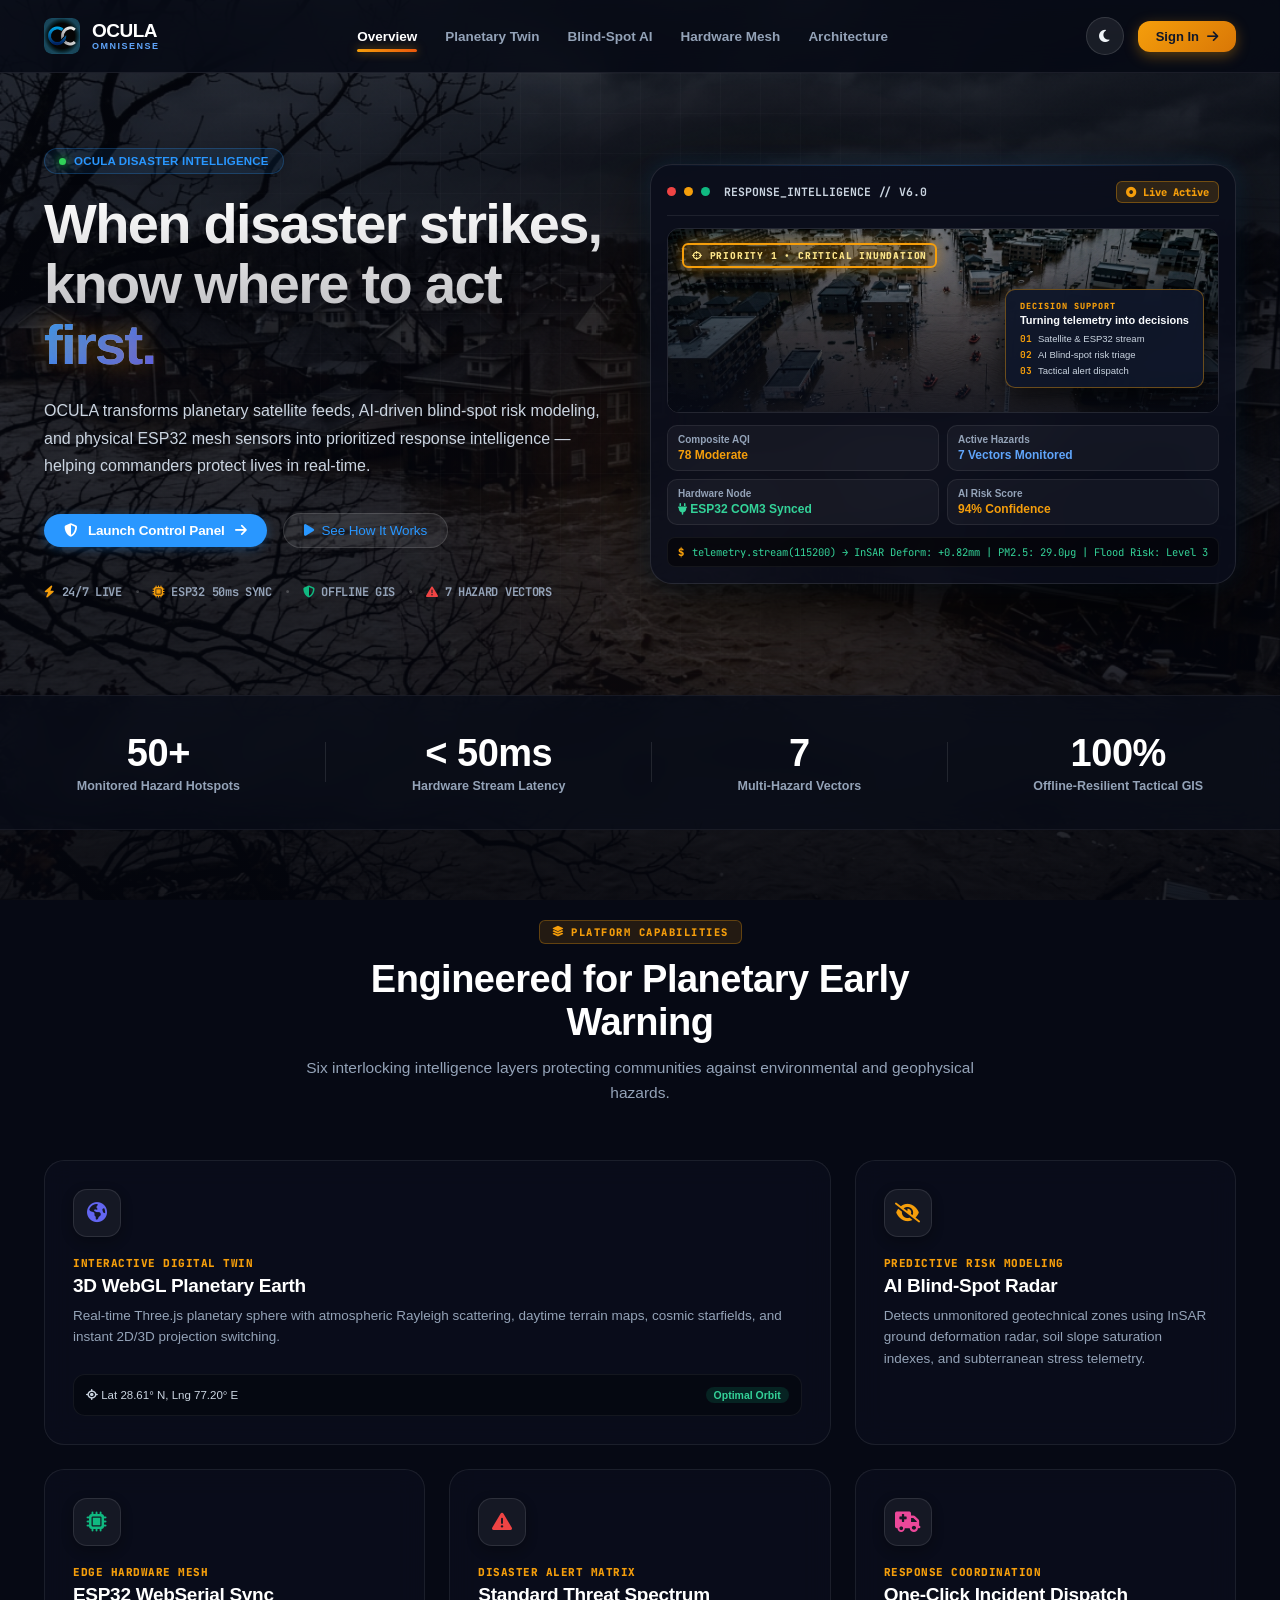
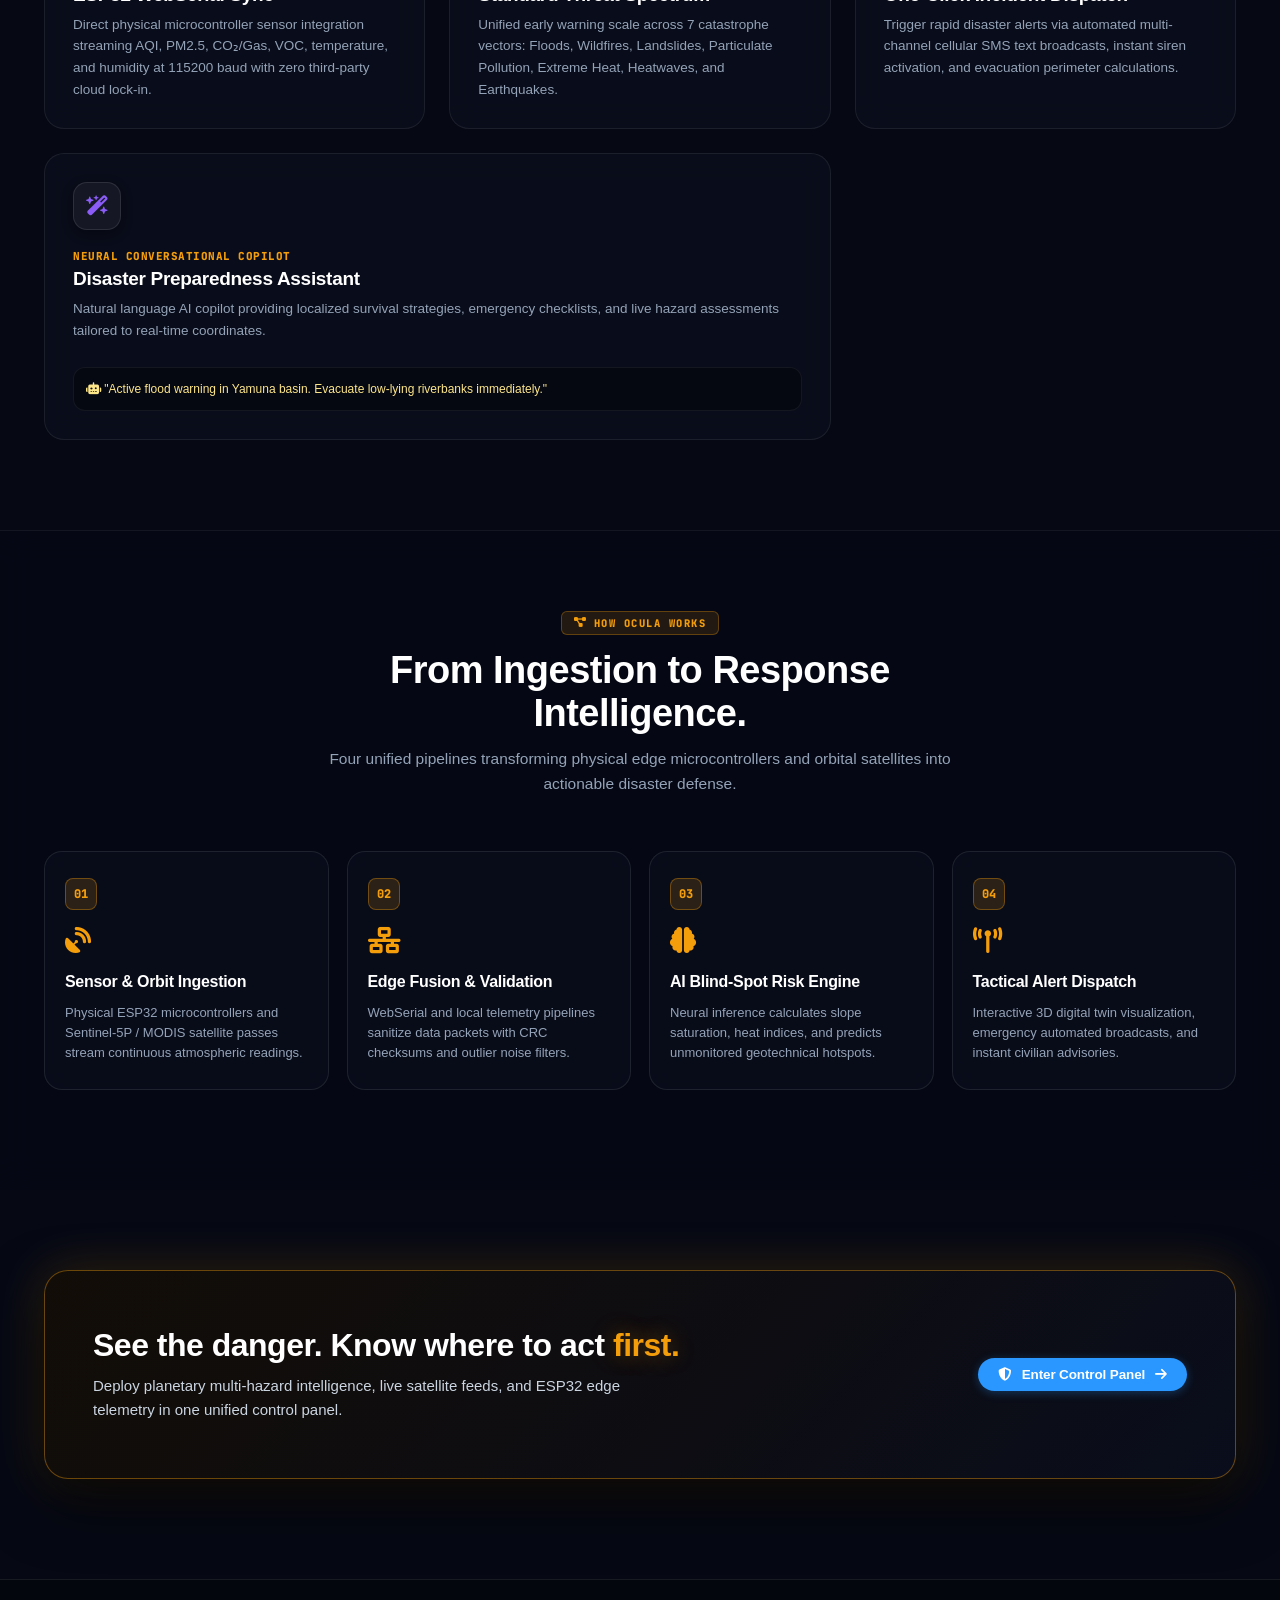
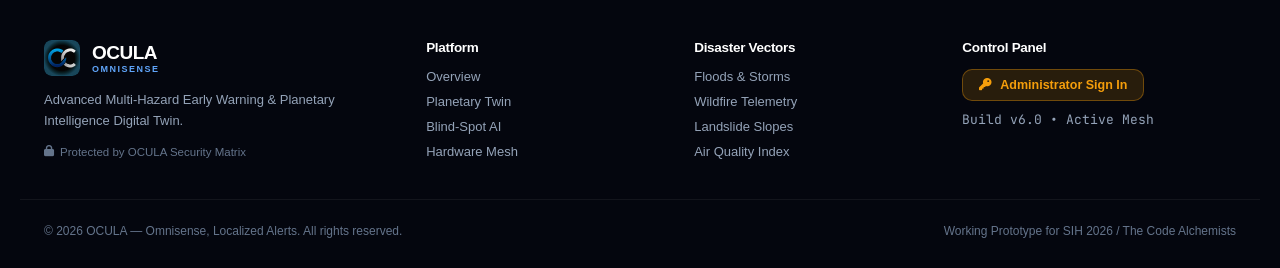
==== ocula-web-app/index.html @ 6581844a "feat: integrate audited OCULA Web App, Audit Hub, codebase documentation, and Vercel routing" ====
<!DOCTYPE html>
<html lang="en">
<head>
    <meta charset="UTF-8">
    <meta name="viewport" content="width=device-width, initial-scale=1.0">
    <title>OCULA — Omnisense, Localized Alerts</title>
    <!-- Open Graph & Meta Preview Tags -->
    <meta name="title" content="OCULA — Omnisense, Localized Alerts">
    <meta name="description" content="Autonomous Multi-Hazard Early Warning System • AI Environmental Intelligence • Planetary Digital Twin">
    <meta property="og:type" content="website">
    <meta property="og:title" content="OCULA — Omnisense, Localized Alerts">
    <meta property="og:description" content="Autonomous Multi-Hazard Early Warning System • AI Environmental Intelligence • Planetary Digital Twin">
    <meta property="og:image" content="assets/disaster-preview.jpg">
    <meta property="twitter:card" content="summary_large_image">
    <meta property="twitter:title" content="OCULA — Omnisense, Localized Alerts">
    <meta property="twitter:description" content="Autonomous Multi-Hazard Early Warning System • AI Environmental Intelligence • Planetary Digital Twin">
    <meta name="theme-color" content="#060914">
    <link rel="canonical" href="https://ocula.co.in/">

    <link rel="icon" type="image/svg+xml" href="assets/logo.svg?v=5.0">
    <link rel="alternate icon" type="image/png" href="assets/logo.png?v=5.0">
    <link rel="shortcut icon" href="favicon.ico?v=5.0">
    <link rel="apple-touch-icon" href="assets/logo.png?v=5.0">
    
    <!-- Bespoke Aerospace & Telemetry Typography -->
    <link rel="preconnect" href="https://fonts.googleapis.com">
    <link rel="preconnect" href="https://fonts.gstatic.com" crossorigin>
    <link href="https://fonts.googleapis.com/css2?family=JetBrains+Mono:wght@400;500;600;700;800&family=Plus+Jakarta+Sans:ital,wght@0,300;0,400;0,500;0,600;0,700;0,800;1,400;1,600&family=Space+Grotesk:wght@500;600;700&display=swap" rel="stylesheet">

    <link rel="stylesheet" href="https://cdnjs.cloudflare.com/ajax/libs/font-awesome/6.5.1/css/all.min.css">
    <link rel="stylesheet" href="assets/leaflet.css">
    <script src="assets/leaflet.js"></script>
    <script src="https://cdn.jsdelivr.net/npm/chart.js"></script>
    <script src="https://cdnjs.cloudflare.com/ajax/libs/three.js/r128/three.min.js"></script>
    <link rel="stylesheet" href="styles.css?v=7.0">
    <style id="initial-screen-style"></style>
    <script>
        // Synchronously resolve initial screen, auth state, and theme before browser first paint to prevent any flicker/jump
        (function() {
            try {
                var isAuth = false;
                try {
                    isAuth = sessionStorage.getItem("ocula_auth") === "true" || localStorage.getItem("ocula_auth") === "true";
                } catch(e) {}

                var validScreens = ["dashboard", "readings", "blind_spots", "satellite", "map", "alerts", "nodes", "assistant", "settings"];
                var urlHash = window.location.hash ? window.location.hash.replace("#", "").trim().toLowerCase() : "";
                var targetScreen = "dashboard";

                if (isAuth) {
                    document.documentElement.classList.add("is-authenticated");
                    var savedTab = localStorage.getItem("ocula_active_tab");
                    if (urlHash && validScreens.indexOf(urlHash) !== -1) {
                        targetScreen = urlHash;
                    } else if (savedTab && validScreens.indexOf(savedTab) !== -1) {
                        targetScreen = savedTab;
                    }
                } else {
                    document.documentElement.classList.remove("is-authenticated");
                    if (urlHash && validScreens.indexOf(urlHash) !== -1) {
                        try {
                            history.replaceState(null, null, window.location.pathname + window.location.search);
                        } catch(e) {}
                    }
                }
                window.__INITIAL_SCREEN__ = targetScreen;

                var savedTheme = localStorage.getItem("ocula_theme") || "black";
                if (savedTheme === "white" || savedTheme === "light" || savedTheme === "cleanroom") {
                    document.documentElement.classList.add("light-theme", "theme-cleanroom");
                } else {
                    document.documentElement.classList.add("theme-obsidian");
                }

                var el = document.getElementById('initial-screen-style');
                if (el) {
                    var css = '';
                    if (isAuth) {
                        css += '#landing-page, #admin-login-overlay { display: none !important; } ';
                        css += '.screen-view { display: none !important; } ';
                        css += '#screen-' + targetScreen + ' { display: flex !important; } ';
                        css += '.nav-item[data-screen="' + targetScreen + '"] { background: rgba(0, 240, 255, 0.12) !important; border: 1px solid rgba(0, 240, 255, 0.45) !important; color: #FFFFFF !important; font-weight: 600 !important; } ';
                        css += '.nav-item[data-screen="' + targetScreen + '"] i { color: #00F0FF !important; } ';
                    } else {
                        css += '#app { display: none !important; } ';
                        css += '#landing-page { display: block !important; opacity: 1 !important; } ';
                    }
                    el.innerHTML = css;
                }
            } catch (e) {}
        })();
    </script>
</head>
<body>
    <!-- ========================================================================= -->
    <!-- OCULA PRESENTATION & LANDING PAGE (ENTRY GATE) -->
    <!-- ========================================================================= -->
    <div id="landing-page" class="landing-page">
        <!-- Landing Navigation Bar -->
        <header class="landing-header">
            <div class="landing-nav-container">
                <a href="#hero-section" class="landing-brand">
                    <img src="assets/logo.svg" alt="OCULA Logo" class="landing-brand-logo" onerror="this.onerror=null;this.src='assets/logo.png';">
                    <div class="landing-brand-text">
                        <span class="landing-brand-name">OCULA</span>
                        <span class="landing-brand-tag">OMNISENSE</span>
                    </div>
                </a>

                <button class="landing-mobile-menu-btn" onclick="AURA_APP.toggleMobileMenu()" aria-label="Toggle Navigation">
                    <i class="fas fa-bars"></i>
                </button>

                <nav class="landing-nav-links">
                    <a href="#hero-section" class="landing-nav-link active">Overview</a>
                    <a href="#section-twin" class="landing-nav-link">Planetary Twin</a>
                    <a href="#section-blind-spots" class="landing-nav-link">Blind-Spot AI</a>
                    <a href="#section-hardware" class="landing-nav-link">Hardware Mesh</a>
                    <a href="#section-arch" class="landing-nav-link">Architecture</a>
                </nav>

                <div class="landing-nav-actions">
                    <button class="landing-theme-toggle" onclick="AURA_APP.toggleTheme()" title="Toggle Dark/Light Mode">
                        <i class="fas fa-moon dark-icon"></i>
                        <i class="fas fa-sun light-icon"></i>
                    </button>
                    <button class="landing-btn-signin" onclick="AURA_APP.openLoginModal()">
                        <span>Sign In</span>
                        <i class="fas fa-arrow-right"></i>
                    </button>
                </div>
            </div>
        </header>

        <!-- Landing Hero Section -->
        <section class="landing-hero" id="hero-section">
            <div class="landing-hero-bg-grid"></div>
            <div class="landing-hero-glow"></div>

            <div class="landing-container landing-hero-grid">
                <!-- Left: Hero Headline & CTAs -->
                <div class="landing-hero-content">
                    <div class="landing-live-badge">
                        <span class="landing-live-dot"></span>
                        <span>OCULA DISASTER INTELLIGENCE</span>
                    </div>

                    <h1 class="landing-hero-title">
                        When disaster strikes,<br>
                        know where to act <span class="highlight-amber">first.</span>
                    </h1>

                    <p class="landing-hero-desc">
                        OCULA transforms planetary satellite feeds, AI-driven blind-spot risk modeling, and physical ESP32 mesh sensors into prioritized response intelligence — helping commanders protect lives in real-time.
                    </p>

                    <div class="landing-hero-cta-group">
                        <button class="landing-btn-hero-primary" onclick="AURA_APP.openLoginModal()">
                            <i class="fas fa-shield-halved"></i>
                            <span>Launch Control Panel</span>
                            <i class="fas fa-arrow-right"></i>
                        </button>
                        <a href="#section-twin" class="landing-btn-hero-secondary">
                            <i class="fas fa-play"></i>
                            <span>See How It Works</span>
                        </a>
                    </div>

                    <!-- Trust / Specs Badge Row -->
                    <div class="landing-hero-specs">
                        <div class="spec-item">
                            <i class="fas fa-bolt" style="color: #F59E0B;"></i>
                            <span>24/7 LIVE</span>
                        </div>
                        <span class="spec-divider">•</span>
                        <div class="spec-item">
                            <i class="fas fa-microchip" style="color: #F59E0B;"></i>
                            <span>ESP32 50ms SYNC</span>
                        </div>
                        <span class="spec-divider">•</span>
                        <div class="spec-item">
                            <i class="fas fa-shield-halved" style="color: #10B981;"></i>
                            <span>OFFLINE GIS</span>
                        </div>
                        <span class="spec-divider">•</span>
                        <div class="spec-item">
                            <i class="fas fa-triangle-exclamation" style="color: #EF4444;"></i>
                            <span>7 HAZARD VECTORS</span>
                        </div>
                    </div>
                </div>

                <!-- Right: Interactive Glassmorphism Telemetry Mockup -->
                <div class="landing-hero-visual">
                    <div class="hero-mockup-card">
                        <div class="mockup-header">
                            <div class="mockup-header-left">
                                <span class="mockup-dot red"></span>
                                <span class="mockup-dot yellow"></span>
                                <span class="mockup-dot green"></span>
                                <span class="mockup-title">RESPONSE_INTELLIGENCE // V6.0</span>
                            </div>
                            <span class="mockup-status-pill"><i class="fas fa-circle-dot"></i> Live Active</span>
                        </div>

                        <div class="mockup-body">
                            <!-- Dramatic Imagery Visual with Detection Frame -->
                            <div class="mockup-imagery-visual">
                                <img src="assets/disaster-preview.jpg" alt="Disaster Response Aerial Telemetry">
                                <div class="visual-detection-box">
                                    <i class="fas fa-crosshairs"></i> PRIORITY 1 • CRITICAL INUNDATION
                                </div>
                                <div class="floating-response-intel">
                                    <div class="intel-tag">Decision Support</div>
                                    <div class="intel-title">Turning telemetry into decisions</div>
                                    <div class="intel-steps">
                                        <div class="intel-step"><strong>01</strong> Satellite & ESP32 stream</div>
                                        <div class="intel-step"><strong>02</strong> AI Blind-spot risk triage</div>
                                        <div class="intel-step"><strong>03</strong> Tactical alert dispatch</div>
                                    </div>
                                </div>
                            </div>

                            <!-- Live Telemetry Readout Grid -->
                            <div class="mockup-telemetry-grid">
                                <div class="telemetry-pill-card">
                                    <span class="telemetry-pill-label">Composite AQI</span>
                                    <span class="telemetry-pill-val aqi-moderate">78 Moderate</span>
                                </div>
                                <div class="telemetry-pill-card">
                                    <span class="telemetry-pill-label">Active Hazards</span>
                                    <span class="telemetry-pill-val hazard-count">7 Vectors Monitored</span>
                                </div>
                                <div class="telemetry-pill-card">
                                    <span class="telemetry-pill-label">Hardware Node</span>
                                    <span class="telemetry-pill-val node-live"><i class="fas fa-plug"></i> ESP32 COM3 Synced</span>
                                </div>
                                <div class="telemetry-pill-card">
                                    <span class="telemetry-pill-label">AI Risk Score</span>
                                    <span class="telemetry-pill-val ai-score">94% Confidence</span>
                                </div>
                            </div>

                            <!-- Serial Terminal Stream Line -->
                            <div class="mockup-terminal-ticker">
                                <span class="terminal-prompt">$</span>
                                <span class="terminal-text">telemetry.stream(115200) → InSAR Deform: +0.82mm | PM2.5: 29.0µg | Flood Risk: Level 3</span>
                            </div>
                        </div>
                    </div>
                </div>
            </div>
        </section>

        <!-- Real-Time Metrics Strip -->
        <section class="landing-metrics-strip">
            <div class="landing-container metrics-grid">
                <div class="metric-block">
                    <span class="metric-number">50+</span>
                    <span class="metric-label">Monitored Hazard Hotspots</span>
                </div>
                <div class="metric-divider"></div>
                <div class="metric-block">
                    <span class="metric-number">&lt; 50ms</span>
                    <span class="metric-label">Hardware Stream Latency</span>
                </div>
                <div class="metric-divider"></div>
                <div class="metric-block">
                    <span class="metric-number">7</span>
                    <span class="metric-label">Multi-Hazard Vectors</span>
                </div>
                <div class="metric-divider"></div>
                <div class="metric-block">
                    <span class="metric-number">100%</span>
                    <span class="metric-label">Offline-Resilient Tactical GIS</span>
                </div>
            </div>
        </section>

        <!-- Core Features 6-Pillar Bento Grid -->
        <section class="landing-features" id="section-twin">
            <div class="landing-container">
                <div class="section-header-center">
                    <span class="section-badge"><i class="fas fa-layer-group"></i> PLATFORM CAPABILITIES</span>
                    <h2 class="section-title">Engineered for Planetary Early Warning</h2>
                    <p class="section-desc">Six interlocking intelligence layers protecting communities against environmental and geophysical hazards.</p>
                </div>

                <div class="bento-grid">
                    <!-- Feature 1: 3D Planetary Digital Twin (Wide Card) -->
                    <div class="bento-card bento-wide">
                        <div class="bento-icon-box" style="--c: #6366F1;">
                            <i class="fas fa-earth-americas"></i>
                        </div>
                        <div class="bento-content">
                            <span class="bento-tag">Interactive Digital Twin</span>
                            <h3 class="bento-title">3D WebGL Planetary Earth</h3>
                            <p class="bento-text">Real-time Three.js planetary sphere with atmospheric Rayleigh scattering, daytime terrain maps, cosmic starfields, and instant 2D/3D projection switching.</p>
                        </div>
                        <div class="bento-visual-preview">
                            <div class="bento-mini-hud">
                                <span><i class="fas fa-location-crosshairs"></i> Lat 28.61° N, Lng 77.20° E</span>
                                <span class="badge-status-green">Optimal Orbit</span>
                            </div>
                        </div>
                    </div>

                    <!-- Feature 2: AI Blind-Spot Forecasting -->
                    <div class="bento-card" id="section-blind-spots">
                        <div class="bento-icon-box" style="--c: #F59E0B;">
                            <i class="fas fa-eye-slash"></i>
                        </div>
                        <div class="bento-content">
                            <span class="bento-tag">Predictive Risk Modeling</span>
                            <h3 class="bento-title">AI Blind-Spot Radar</h3>
                            <p class="bento-text">Detects unmonitored geotechnical zones using InSAR ground deformation radar, soil slope saturation indexes, and subterranean stress telemetry.</p>
                        </div>
                    </div>

                    <!-- Feature 3: Physical ESP32 Sensor Streaming -->
                    <div class="bento-card" id="section-hardware">
                        <div class="bento-icon-box" style="--c: #10B981;">
                            <i class="fas fa-microchip"></i>
                        </div>
                        <div class="bento-content">
                            <span class="bento-tag">Edge Hardware Mesh</span>
                            <h3 class="bento-title">ESP32 WebSerial Sync</h3>
                            <p class="bento-text">Direct physical microcontroller sensor integration streaming AQI, PM2.5, CO₂/Gas, VOC, temperature, and humidity at 115200 baud with zero third-party cloud lock-in.</p>
                        </div>
                    </div>

                    <!-- Feature 4: Multi-Hazard Threat Spectrum -->
                    <div class="bento-card">
                        <div class="bento-icon-box" style="--c: #EF4444;">
                            <i class="fas fa-triangle-exclamation"></i>
                        </div>
                        <div class="bento-content">
                            <span class="bento-tag">Disaster Alert Matrix</span>
                            <h3 class="bento-title">Standard Threat Spectrum</h3>
                            <p class="bento-text">Unified early warning scale across 7 catastrophe vectors: Floods, Wildfires, Landslides, Particulate Pollution, Extreme Heat, Heatwaves, and Earthquakes.</p>
                        </div>
                    </div>

                    <!-- Feature 5: Rapid Emergency Dispatch -->
                    <div class="bento-card">
                        <div class="bento-icon-box" style="--c: #EC4899;">
                            <i class="fas fa-truck-medical"></i>
                        </div>
                        <div class="bento-content">
                            <span class="bento-tag">Response Coordination</span>
                            <h3 class="bento-title">One-Click Incident Dispatch</h3>
                            <p class="bento-text">Trigger rapid disaster alerts via automated multi-channel cellular SMS text broadcasts, instant siren activation, and evacuation perimeter calculations.</p>
                        </div>
                    </div>

                    <!-- Feature 6: AI Preparedness Assistant -->
                    <div class="bento-card bento-wide">
                        <div class="bento-icon-box" style="--c: #8B5CF6;">
                            <i class="fas fa-wand-magic-sparkles"></i>
                        </div>
                        <div class="bento-content">
                            <span class="bento-tag">Neural Conversational Copilot</span>
                            <h3 class="bento-title">Disaster Preparedness Assistant</h3>
                            <p class="bento-text">Natural language AI copilot providing localized survival strategies, emergency checklists, and live hazard assessments tailored to real-time coordinates.</p>
                        </div>
                        <div class="bento-visual-preview">
                            <div class="bento-assistant-preview">
                                <div class="assistant-chat-bubble"><i class="fas fa-robot"></i> "Active flood warning in Yamuna basin. Evacuate low-lying riverbanks immediately."</div>
                            </div>
                        </div>
                    </div>
                </div>
            </div>
        </section>

        <!-- System Architecture Flow -->
        <section class="landing-architecture" id="section-arch">
            <div class="landing-container">
                <div class="section-header-center">
                    <span class="section-badge"><i class="fas fa-diagram-project"></i> HOW OCULA WORKS</span>
                    <h2 class="section-title">From Ingestion to Response Intelligence.</h2>
                    <p class="section-desc">Four unified pipelines transforming physical edge microcontrollers and orbital satellites into actionable disaster defense.</p>
                </div>

                <div class="architecture-steps-grid">
                    <div class="arch-step-card">
                        <div class="step-badge">01</div>
                        <div class="step-icon"><i class="fas fa-satellite-dish"></i></div>
                        <h4>Sensor & Orbit Ingestion</h4>
                        <p>Physical ESP32 microcontrollers and Sentinel-5P / MODIS satellite passes stream continuous atmospheric readings.</p>
                    </div>

                    <div class="arch-step-card">
                        <div class="step-badge">02</div>
                        <div class="step-icon"><i class="fas fa-network-wired"></i></div>
                        <h4>Edge Fusion & Validation</h4>
                        <p>WebSerial and local telemetry pipelines sanitize data packets with CRC checksums and outlier noise filters.</p>
                    </div>

                    <div class="arch-step-card">
                        <div class="step-badge">03</div>
                        <div class="step-icon"><i class="fas fa-brain"></i></div>
                        <h4>AI Blind-Spot Risk Engine</h4>
                        <p>Neural inference calculates slope saturation, heat indices, and predicts unmonitored geotechnical hotspots.</p>
                    </div>

                    <div class="arch-step-card">
                        <div class="step-badge">04</div>
                        <div class="step-icon"><i class="fas fa-tower-broadcast"></i></div>
                        <h4>Tactical Alert Dispatch</h4>
                        <p>Interactive 3D digital twin visualization, emergency automated broadcasts, and instant civilian advisories.</p>
                    </div>
                </div>
            </div>
        </section>

        <!-- Call to Action Banner -->
        <section class="landing-cta-section">
            <div class="landing-container">
                <div class="landing-cta-box">
                    <div class="cta-content">
                        <h2>See the danger. Know where to act <span class="highlight-amber">first.</span></h2>
                        <p>Deploy planetary multi-hazard intelligence, live satellite feeds, and ESP32 edge telemetry in one unified control panel.</p>
                    </div>
                    <div class="cta-actions">
                        <button class="landing-btn-hero-primary" onclick="AURA_APP.openLoginModal()">
                            <i class="fas fa-shield-halved"></i>
                            <span>Enter Control Panel</span>
                            <i class="fas fa-arrow-right"></i>
                        </button>
                    </div>
                </div>
            </div>
        </section>

        <!-- Landing Footer -->
        <footer class="landing-footer">
            <div class="landing-container landing-footer-grid">
                <div class="footer-brand-col">
                    <div class="landing-brand">
                        <img src="assets/logo.svg" alt="OCULA Logo" class="landing-brand-logo" onerror="this.onerror=null;this.src='assets/logo.png';">
                        <div class="landing-brand-text">
                            <span class="landing-brand-name">OCULA</span>
                            <span class="landing-brand-tag">OMNISENSE</span>
                        </div>
                    </div>
                    <p class="footer-mission-text">Advanced Multi-Hazard Early Warning & Planetary Intelligence Digital Twin.</p>
                    <span class="footer-security-note"><i class="fas fa-lock"></i> Protected by OCULA Security Matrix</span>
                </div>

                <div class="footer-links-col">
                    <h4>Platform</h4>
                    <a href="#hero-section">Overview</a>
                    <a href="#section-twin">Planetary Twin</a>
                    <a href="#section-blind-spots">Blind-Spot AI</a>
                    <a href="#section-hardware">Hardware Mesh</a>
                </div>

                <div class="footer-links-col">
                    <h4>Disaster Vectors</h4>
                    <span>Floods & Storms</span>
                    <span>Wildfire Telemetry</span>
                    <span>Landslide Slopes</span>
                    <span>Air Quality Index</span>
                </div>

                <div class="footer-links-col">
                    <h4>Control Panel</h4>
                    <button class="footer-signin-btn" onclick="AURA_APP.openLoginModal()"><i class="fas fa-key"></i> Administrator Sign In</button>
                    <span class="footer-version-tag">Build v6.0 • Active Mesh</span>
                </div>
            </div>

            <div class="landing-container footer-bottom-row">
                <span>&copy; 2026 OCULA — Omnisense, Localized Alerts. All rights reserved.</span>
                <span>Working Prototype for SIH 2026 / The Code Alchemists</span>
            </div>
        </footer>
    </div>

    <!-- Admin Authentication Gate Overlay / Modal -->
    <div id="admin-login-overlay" class="admin-auth-overlay" style="display: none;">
        <div class="admin-auth-backdrop" onclick="AURA_APP.closeLoginModal()"></div>
        <div class="admin-auth-card" id="admin-auth-card">
            <button type="button" class="admin-auth-close-btn" onclick="AURA_APP.closeLoginModal()" title="Close and return to overview">
                <i class="fas fa-xmark"></i>
            </button>
            <div class="admin-auth-brand">
                <img src="assets/logo.svg" alt="OCULA Logo" class="admin-auth-logo" onerror="this.onerror=null;this.src='assets/logo.png';">
                <div class="admin-auth-title-group">
                    <h2 class="admin-auth-title">OCULA</h2>
                    <span class="admin-auth-badge"><i class="fas fa-shield-halved"></i> ADMIN CONTROL PANEL</span>
                </div>
            </div>

            <div class="admin-auth-header-text">
                <h3>Admin Authorization</h3>
                <p>Restricted access • Enter administrator password to initialize multi-hazard satellite & mesh telemetry.</p>
            </div>

            <form id="admin-login-form" class="admin-auth-form" onsubmit="AURA_APP.handleAdminLogin(event)">
                <div class="admin-input-group">
                    <label for="admin-user-input"><i class="fas fa-user-shield"></i> Admin ID</label>
                    <div class="admin-input-wrapper">
                        <input type="text" id="admin-user-input" class="admin-auth-input" value="admin" autocomplete="username" required>
                    </div>
                </div>

                <div class="admin-input-group">
                    <label for="admin-pass-input"><i class="fas fa-key"></i> Security Password</label>
                    <div class="admin-input-wrapper">
                        <input type="password" id="admin-pass-input" class="admin-auth-input" placeholder="Enter password" autocomplete="current-password" required autofocus>
                        <button type="button" class="admin-toggle-pass-btn" onclick="AURA_APP.toggleAdminPasswordVisibility()" title="Toggle visibility">
                            <i class="fas fa-eye" id="admin-pass-eye-icon"></i>
                        </button>
                    </div>
                </div>

                <div id="admin-auth-error" class="admin-auth-error" style="display: none;">
                    <i class="fas fa-triangle-exclamation"></i> <span id="admin-auth-error-msg">Incorrect password. Access denied.</span>
                </div>

                <button type="submit" class="admin-submit-btn" id="admin-submit-btn">
                    <span>Sign In</span>
                    <i class="fas fa-arrow-right"></i>
                </button>
            </form>

            <div class="admin-auth-footer">
                <span class="admin-auth-lock-note"><i class="fas fa-shield-halved" style="color: #F59E0B;"></i> Secured Access Portal</span>
            </div>
        </div>
    </div>

    <div id="app">
        <!-- Sidebar Navigation -->
        <aside class="sidebar">
            <div class="brand-header">
                <img src="assets/logo.svg" alt="OCULA Logo" class="brand-logo" onerror="this.onerror=null;this.src='assets/logo.png';">
                <div class="brand-info">
                    <h1>OCULA</h1>
                    <p>Multi-Hazard Intel</p>
                </div>
            </div>
            <nav class="nav-menu">
                <div class="nav-item" data-screen="dashboard" onclick="AURA_APP.navigateTo('dashboard')">
                    <i class="fas fa-table-cells-large"></i><span>Dashboard</span>
                </div>
                <div class="nav-item" data-screen="readings" onclick="AURA_APP.navigateTo('readings')">
                    <i class="fas fa-table-list"></i><span>Readings</span>
                </div>
                <div class="nav-item" data-screen="blind_spots" onclick="AURA_APP.navigateTo('blind_spots')">
                    <i class="fas fa-crosshairs"></i><span>Sensor Blind Spots</span>
                </div>
                <div class="nav-item" data-screen="satellite" onclick="AURA_APP.navigateTo('satellite')">
                    <i class="fas fa-satellite"></i><span>Satellite Data</span>
                </div>
                <div class="nav-category">Multi-Hazard</div>
                <div class="nav-item" data-screen="map" onclick="AURA_APP.navigateTo('map')">
                    <i class="fas fa-globe"></i><span>Multi-Hazard Map</span>
                </div>
                <div class="nav-item" data-screen="alerts" onclick="AURA_APP.navigateTo('alerts')">
                    <i class="fas fa-bell"></i><span>Emergency Alerts</span>
                </div>
                <div class="nav-item" data-screen="nodes" onclick="AURA_APP.navigateTo('nodes')">
                    <i class="fas fa-tower-broadcast"></i><span>Node Management</span>
                </div>
                <div class="nav-category">Intelligence</div>
                <div class="nav-item" data-screen="assistant" onclick="AURA_APP.navigateTo('assistant')">
                    <i class="fas fa-comment-dots"></i><span>Assistant</span>
                </div>
                <div class="nav-item" data-screen="settings" onclick="AURA_APP.navigateTo('settings')">
                    <i class="fas fa-gear"></i><span>Settings</span>
                </div>
            </nav>
            <script>
                (function() {
                    var s = window.__INITIAL_SCREEN__ || 'dashboard';
                    var item = document.querySelector('.nav-item[data-screen="' + s + '"]');
                    if (item) item.classList.add('active');
                })();
            </script>
            <div class="sidebar-footer">
                <div class="theme-switch-row theme-quick-select" title="Toggle Black / White Appearance" onclick="AURA_APP.toggleTheme()" style="cursor: pointer;">
                    <span><i class="fas fa-circle-half-stroke"></i> <span id="sidebar-theme-title">Appearance</span></span>
                    <button class="theme-cycle-btn apple-theme-toggle-btn" id="sidebar-theme-badge" type="button">
                        <span class="theme-toggle-icon" id="sidebar-theme-icon"><i class="fas fa-moon"></i></span>
                        <span id="sidebar-theme-name">Black</span>
                    </button>
                </div>
                <div class="theme-switch-row sensor-toggle-row" id="sidebar-sensor-row" title="Toggle ESP32 hardware connection">
                    <span>
                        <span class="status-dot disconnected" id="sidebar-status-dot"></span>
                        <i class="fas fa-plug" id="sidebar-connect-icon"></i>
                        <span id="sidebar-connect-label">Connect ESP32</span>
                    </span>
                    <label class="switch">
                        <input type="checkbox" id="esp32-hardware-toggle" onchange="AURA_APP.toggleEsp32Connect(this.checked)">
                        <span class="slider"></span>
                    </label>
                </div>
            </div>
        </aside>

        <!-- Main View Area -->
        <main class="main-wrapper">
            <!-- Top Navigation Header (Matching Reference Image) -->
            <header class="topbar">
                <div class="topbar-left-nav" id="top-nav-dashboard-title">
                    <div class="topbar-title-group">
                        <h2 class="topbar-dashboard-title" id="topbar-main-title">Multi-Hazard Command Center</h2>
                        <p class="topbar-dashboard-subtitle" id="topbar-main-subtitle">Real-Time Hazard Detection • Early Warning • Environmental Mesh</p>
                    </div>
                    <script>
                        (function() {
                            var s = window.__INITIAL_SCREEN__ || 'dashboard';
                            var t = {
                                "dashboard": { title: "Multi-Hazard Command Center", subtitle: "Real-Time Hazard Detection • Early Warning • Environmental Mesh" },
                                "readings": { title: "Readings", subtitle: "Real-time telemetry records across local & regional sensor nodes" },
                                "blind_spots": { title: "Sensor Blind Spots", subtitle: "AI-predicted coverage vulnerability gaps across monitoring networks" },
                                "satellite": { title: "Satellite Data", subtitle: "Orbital Earth observation data & atmospheric column density retrievals" },
                                "map": { title: "Multi-Hazard Map", subtitle: "Unified view of all hazard zones with filtering" },
                                "alerts": { title: "Emergency Alerts", subtitle: "Active regional emergency notifications & real-time warnings" },
                                "nodes": { title: "Node Management", subtitle: "Hardware network & sensor node diagnostic status" },
                                "assistant": { title: "OCULA Assistant", subtitle: "Omnisense, Localized Alerts — Intelligence Assistant" },
                                "settings": { title: "Settings & Connectivity", subtitle: "Hardware links, alerts & system configuration" }
                            };
                            if (t[s]) {
                                var elT = document.getElementById("topbar-main-title");
                                var elSub = document.getElementById("topbar-main-subtitle");
                                if (elT) elT.textContent = t[s].title;
                                if (elSub) elSub.textContent = t[s].subtitle;
                            }
                        })();
                    </script>
                </div>

                <div class="topbar-right-nav">
                    <div class="topbar-sensor-pill disconnected" id="topbar-sensor-pill" onclick="AURA_APP.connectHardware()" title="Click to Connect ESP32 Sensor">
                        <span class="status-dot disconnected" id="topbar-status-dot"></span>
                        <span id="topbar-status-text">Sensor Disconnected</span>
                    </div>
                    <button class="icon-btn notif-btn" onclick="AURA_APP.toggleNotifications()" title="Notifications">
                        <i class="fas fa-bell"></i>
                        <span class="notif-badge" id="notif-badge-count">6</span>
                    </button>
                </div>

                <!-- Notifications Dropdown -->
                <div class="notif-dropdown" id="notif-dropdown">
                    <div class="notif-header">
                        <span id="notif-header-title">Emergency Alerts (6 unread)</span>
                        <span class="clear-notif-btn" onclick="AURA_APP.clearNotifications()">Clear</span>
                    </div>
                    <div class="notif-list" id="notif-list-container"></div>
                </div>
            </header>

            <div class="content-body">
                <!-- 1. DASHBOARD SCREEN WITH MULTI-HAZARD DETECTION COMMAND -->
                <section id="screen-dashboard" class="screen-view">
                    <!-- Dashboard Global Location & Hazard Search Bar -->
                    <div class="search-container" style="margin-bottom: 14px;">
                        <div class="search-input-box">
                            <i class="fas fa-search"></i>
                            <input type="text" id="dash-search-input" class="search-input" placeholder="Search any hazard zone, city or landmark in the world..." oninput="AURA_APP.onDashSearchInput(this.value)" onkeydown="if(event.key===`Enter`) AURA_APP.searchAndSelectDashLocation(this.value)">
                            <div class="autocomplete-dropdown" id="dash-autocomplete"></div>
                        </div>
                        <button class="btn-primary" onclick="AURA_APP.useMyLocation(false)">
                            <i class="fas fa-location-arrow"></i><span>My Location</span>
                        </button>
                    </div>

                    <!-- Live Multi-Hazard Threat Ticker Strip -->
                    <div class="dash-hazard-strip">
                        <div class="dash-hazard-pill" onclick="AURA_APP.navigateTo('map')">
                            <div class="dash-hazard-pill-icon" style="background: rgba(59, 130, 246, 0.15); color: #3B82F6;">
                                <i class="fas fa-water"></i>
                            </div>
                            <div class="dash-hazard-pill-info">
                                <span class="dash-hazard-pill-title">Flood Alerts</span>
                                <span class="dash-hazard-pill-val">4 Critical</span>
                            </div>
                        </div>

                        <div class="dash-hazard-pill" onclick="AURA_APP.navigateTo('map')">
                            <div class="dash-hazard-pill-icon" style="background: rgba(239, 68, 68, 0.15); color: #EF4444;">
                                <i class="fas fa-fire-flame-curved"></i>
                            </div>
                            <div class="dash-hazard-pill-info">
                                <span class="dash-hazard-pill-title">Wildfires</span>
                                <span class="dash-hazard-pill-val">6 Active</span>
                            </div>
                        </div>

                        <div class="dash-hazard-pill" onclick="AURA_APP.navigateTo('map')">
                            <div class="dash-hazard-pill-icon" style="background: rgba(139, 92, 246, 0.15); color: #8B5CF6;">
                                <i class="fas fa-mountain"></i>
                            </div>
                            <div class="dash-hazard-pill-info">
                                <span class="dash-hazard-pill-title">Landslides</span>
                                <span class="dash-hazard-pill-val">3 High Risk</span>
                            </div>
                        </div>

                        <div class="dash-hazard-pill" onclick="AURA_APP.navigateTo('map')">
                            <div class="dash-hazard-pill-icon" style="background: rgba(245, 158, 11, 0.15); color: #F59E0B;">
                                <i class="fas fa-volcano"></i>
                            </div>
                            <div class="dash-hazard-pill-info">
                                <span class="dash-hazard-pill-title">Seismic</span>
                                <span class="dash-hazard-pill-val">2 Monitored</span>
                            </div>
                        </div>

                        <div class="dash-hazard-pill" onclick="AURA_APP.navigateTo('map')">
                            <div class="dash-hazard-pill-icon" style="background: rgba(249, 115, 22, 0.15); color: #F97316;">
                                <i class="fas fa-sun"></i>
                            </div>
                            <div class="dash-hazard-pill-info">
                                <span class="dash-hazard-pill-title">Heatwaves</span>
                                <span class="dash-hazard-pill-val">5 Severe</span>
                            </div>
                        </div>

                        <div class="dash-hazard-pill" onclick="AURA_APP.navigateTo('map')">
                            <div class="dash-hazard-pill-icon" style="background: rgba(6, 182, 212, 0.15); color: #06B6D4;">
                                <i class="fas fa-smog"></i>
                            </div>
                            <div class="dash-hazard-pill-info">
                                <span class="dash-hazard-pill-title">Air Hazards</span>
                                <span class="dash-hazard-pill-val">8 Hazardous</span>
                            </div>
                        </div>
                    </div>

                    <div class="dash-hero-container">
                        <!-- Background Flare & Vertical Grid Lines -->
                        <div class="dash-lens-flare"></div>
                        <div class="dash-grid-lines"></div>

                        <!-- Hero Main Content Grid -->
                        <div class="dash-stage-layout">
                            <!-- Left Column: Title & Cards Stack -->
                            <div class="dash-left-cards">
                                <!-- Title Header -->
                                <div class="dash-title-group">
                                    <h1 class="dash-hero-title">Multi-Hazard <span class="dash-title-thin">Intelligence</span></h1>
                                    <div class="dash-timestamp-row" id="dash-live-time">25/07/2025 10:11</div>
                                    <div class="dash-location-row" id="dash-location-badge">
                                        Local &rarr; <span class="flag-icon">🇮🇳</span> Connaught Place, New Delhi
                                    </div>
                                </div>

                                <!-- Card 1: Main Statistics & Threat Status -->
                                <div class="glass-card stat-hero-card">
                                    <div style="display: flex; justify-content: space-between; align-items: center; margin-bottom: 6px;">
                                        <span class="card-mini-title" style="margin-bottom: 0;">Multi-Hazard Threat Status</span>
                                        <span style="font-size: 10px; font-weight: 700; background: rgba(245, 158, 11, 0.2); color: #F59E0B; padding: 2px 6px; border-radius: 4px;">LEVEL 2 WATCH</span>
                                    </div>
                                    <div class="stat-dual-grid">
                                        <div class="stat-block">
                                            <div class="stat-label">Composite AQI / Toxicity</div>
                                            <div class="stat-big-num" id="hero-stat-aqi">78</div>
                                        </div>
                                    </div>
                                    <div class="stat-footer-text" id="hero-stat-footer">Dominant Hazard &nbsp;<strong>PM2.5 & Thermal Stress</strong></div>
                                </div>

                                <!-- Card 2: Multi-Hazard Risk Index -->
                                <div class="glass-card risk-hero-card">
                                    <div class="risk-card-top">
                                        <span class="card-mini-title">Multi-Hazard Predictive Risk</span>
                                        <button class="risk-details-btn" onclick="AURA_APP.navigateTo('map')">Map</button>
                                    </div>
                                    <div class="risk-big-metric">
                                        <span class="risk-metric-label">Risk Index</span>
                                        <span class="risk-metric-val" id="hero-risk-percent">35%</span>
                                    </div>
                                    <!-- Animated Wave Graphic with Star Dust -->
                                    <div class="risk-wave-graphic">
                                        <svg viewBox="0 0 220 45" class="wave-svg">
                                            <path d="M 0,22 Q 55,8 110,22 T 220,22" fill="none" stroke="#3B82F6" stroke-width="2.5" opacity="0.85" />
                                            <path d="M 0,28 Q 55,16 110,28 T 220,28" fill="none" stroke="#60A5FA" stroke-width="1.5" opacity="0.6" />
                                            <circle cx="45" cy="14" r="1.5" fill="#93C5FD" opacity="0.8"/>
                                            <circle cx="160" cy="18" r="1.5" fill="#93C5FD" opacity="0.8"/>
                                            <circle cx="190" cy="30" r="1" fill="#93C5FD" opacity="0.6"/>
                                        </svg>
                                    </div>
                                    <div class="risk-subtext" id="hero-risk-subtext">Active monitoring for Flood, Fire & Air hazards</div>
                                </div>

                                <!-- Bottom Utilities Row (Share, Coordinates, Zoom) -->
                                <div class="dash-hero-bottom-utils">
                                    <div class="util-share-group">
                                        <span class="share-label">Share</span>
                                        <div class="share-icons-row">
                                            <a href="javascript:void(0)" class="share-icon-btn" title="Share on Facebook" onclick="AURA_APP.shareToPlatform('facebook')"><i class="fab fa-facebook-f"></i></a>
                                            <a href="javascript:void(0)" class="share-icon-btn" title="Share on X (Twitter)" onclick="AURA_APP.shareToPlatform('twitter')"><i class="fab fa-x-twitter"></i></a>
                                            <a href="javascript:void(0)" class="share-icon-btn" title="Share on WhatsApp" onclick="AURA_APP.shareToPlatform('whatsapp')"><i class="fab fa-whatsapp"></i></a>
                                        </div>
                                    </div>
                                    <div class="util-coordinates" id="hero-coordinates-text">
                                        <div>X: &nbsp;5.404578</div>
                                        <div>Y: -73.828177</div>
                                    </div>
                                    <div class="util-zoom-group">
                                        <span class="zoom-label">Zoom</span>
                                        <button class="zoom-round-btn" onclick="AURA_GLOBE.zoomIn()"><i class="fas fa-plus"></i></button>
                                        <button class="zoom-round-btn" onclick="AURA_GLOBE.zoomOut()"><i class="fas fa-minus"></i></button>
                                    </div>
                                </div>
                            </div>

                            <!-- Right Column: Photorealistic 3D Earth Globe -->
                            <div class="dash-right-globe-stage">
                                <div id="globe-3d-wrapper" class="globe-3d-wrapper">
                                    <!-- WebGL Canvas Container -->
                                    <div id="globe-3d-canvas-container" class="globe-3d-canvas"></div>
                                    
                                    <!-- Detailed Floating Tooltip Card (Matching Reference Image) -->
                                    <div class="globe-floating-card" id="globe-floating-tooltip">
                                        <div class="floating-tooltip-card">
                                            <div class="tooltip-card-header">
                                                <div class="tooltip-header-left">
                                                    <span class="dot-red-alert"></span>
                                                    <span class="tooltip-city-name" id="globe-tooltip-city">Jakarta, Indonesia Air Quality</span>
                                                </div>
                                                <span class="tooltip-details-link" onclick="AURA_APP.navigateTo('map')">Details</span>
                                            </div>
                                            <div class="tooltip-card-body">
                                                <span class="aqi-badge-orange" id="globe-tooltip-badge">137 IDN AQI</span>
                                                <span class="aqi-status-text" id="globe-tooltip-desc">Unhealthy for sensitive people</span>
                                            </div>
                                            <div class="tooltip-weather-row">
                                                <span><i class="fas fa-cloud-sun" style="color: #FCD34D;"></i> <strong id="globe-tip-temp">34°</strong></span>
                                                <span><i class="fas fa-droplet" style="color: #60A5FA;"></i> <strong id="globe-tip-hum">50%</strong></span>
                                                <span><i class="fas fa-wind" style="color: #A78BFA;"></i> <strong id="globe-tip-wind">13.2 km/h</strong></span>
                                            </div>
                                        </div>

                                        <!-- Radiant Glowing Yellow Circular Badge with Pointer Arrow -->
                                        <div class="globe-glowing-circle-badge" id="globe-circle-badge">
                                            <span id="globe-circle-badge-num">78</span>
                                            <div class="badge-pointer-arrow"></div>
                                        </div>
                                    </div>
                                </div>

                                <!-- 2D IQ Air Map Container (When toggled to 2D) -->
                                <div id="globe-2d-wrapper" class="globe-2d-wrapper">
                                    <div id="globe-mini-map" class="globe-mini-map-view"></div>
                                </div>

                                <!-- Bottom 3D / 2D Switcher Pill (Always persistent) -->
                                <div class="globe-view-switcher">
                                    <button class="switcher-pill active" id="btn-mode-3d-globe" onclick="AURA_GLOBE.setMode('3d')">3D GLOBE</button>
                                    <button class="switcher-pill" id="btn-mode-2d-map" onclick="AURA_GLOBE.setMode('2d')">IQ AIR MAP</button>
                                </div>
                            </div>
                        </div>
                    </div>

                    <!-- Multi-Hazard Threat Level Spectrum Bar -->
                    <div class="dash-threat-spectrum-container">
                        <div class="dash-threat-spectrum-header">
                            <span class="dash-threat-spectrum-title"><i class="fas fa-triangle-exclamation" style="color: #F59E0B;"></i> Multi-Hazard Alert Spectrum</span>
                            <span class="dash-threat-spectrum-sub">Standard Disaster Early Warning Scale</span>
                        </div>
                        <div class="dash-threat-spectrum-bar">
                            <div class="dash-threat-step" style="--step-color: #10B981;">
                                <strong>Level 1: Normal</strong>
                                <span>Advisory / Stable</span>
                            </div>
                            <div class="dash-threat-step" style="--step-color: #F59E0B;">
                                <strong>Level 2: Watch</strong>
                                <span>Moderate Risk</span>
                            </div>
                            <div class="dash-threat-step" style="--step-color: #F97316;">
                                <strong>Level 3: Warning</strong>
                                <span>Elevated Hazard</span>
                            </div>
                            <div class="dash-threat-step" style="--step-color: #EF4444;">
                                <strong>Level 4: Critical</strong>
                                <span>Evacuation Notice</span>
                            </div>
                            <div class="dash-threat-step" style="--step-color: #8B5CF6;">
                                <strong>Level 5: Disaster</strong>
                                <span>Catastrophic Event</span>
                            </div>
                        </div>
                    </div>

                    <!-- Dedicated AQI Scale Range Bar -->
                    <div class="dash-aqi-range-bar-container" style="margin-top: 14px;">
                        <div class="aqi-range-header">
                            <span class="aqi-range-title"><i class="fas fa-gauge-high"></i> AQI Atmospheric Spectrum</span>
                            <span class="aqi-range-sub">Air Quality Index Reference Scale</span>
                        </div>
                        <div class="dash-aqi-scale-bar">
                            <div class="aqi-step" style="--c: #10B981;"><span>0-50</span> Good</div>
                            <div class="aqi-step" style="--c: #F59E0B;"><span>51-100</span> Moderate</div>
                            <div class="aqi-step" style="--c: #F97316;"><span>101-150</span> Sensitive</div>
                            <div class="aqi-step" style="--c: #EF4444;"><span>151-200</span> Unhealthy</div>
                            <div class="aqi-step" style="--c: #8B5CF6;"><span>201-300</span> Very Unhealthy</div>
                            <div class="aqi-step" style="--c: #7F1D1D;"><span>301+</span> Hazardous</div>
                        </div>
                    </div>



                    <!-- Live Multi-Hazard Telemetry Metric Cards Grid -->
                    <div class="dashboard-metrics-grid" style="margin-top: 18px;">
                        <!-- Card 1: Gas & Air Quality -->
                        <div class="glass-card dash-metric-card" style="display: flex; flex-direction: column; justify-content: space-between;">
                            <div>
                                <div style="display: flex; justify-content: space-between; align-items: center;">
                                    <div>
                                        <h4 style="font-size: 14px; font-weight: 600;"><i class="fas fa-wind" style="color: var(--primary-purple); margin-right: 6px;"></i> Gas & Air Quality</h4>
                                        <p style="font-size: 11px; color: var(--text-muted);" id="aq-card-subtitle">Gas load, particulate index & VOC level</p>
                                    </div>
                                    <span id="hw-live-pill" style="font-size: 9px; font-weight: bold; background: rgba(239, 68, 68, 0.15); color: var(--status-unhealthy); padding: 3px 8px; border-radius: 4px; display: none;">OFFLINE</span>
                                </div>
                                <div style="display: flex; align-items: baseline; gap: 8px; margin: 12px 0 8px 0;">
                                    <span style="font-size: 26px; font-weight: 800; font-family: 'JetBrains Mono', monospace;" id="val-gas-ppm">1169</span>
                                    <span style="font-size: 13px; color: var(--text-muted);">ppm</span>
                                    <span id="val-gas-tag" class="oled-tag-warn" style="font-size: 13px; font-weight: 800; font-family: 'JetBrains Mono', monospace;">(WARN)</span>
                                </div>
                            </div>
                            <div class="metric-tile-group">
                                <div class="metric-mini-tile">
                                    <div class="mini-label"><span>Gas Load</span><span class="status-dot disconnected" id="dot-co2" style="background: var(--status-unhealthy);"></span></div>
                                    <div class="mini-val" id="val-co2">28%</div>
                                    <div class="mini-status" id="status-co2" style="color: var(--status-good);">Good</div>
                                </div>
                                <div class="metric-mini-tile">
                                    <div class="mini-label"><span>PM2.5</span><span class="status-dot disconnected" id="dot-pm25" style="background: var(--status-unhealthy);"></span></div>
                                    <div class="mini-val" id="val-pm25">29.0 µg/m³</div>
                                    <div class="mini-status" id="status-pm25" style="color: var(--status-good);">Good</div>
                                </div>
                                <div class="metric-mini-tile">
                                    <div class="mini-label"><span>VOC</span><span class="status-dot disconnected" id="dot-voc" style="background: var(--status-unhealthy);"></span></div>
                                    <div class="mini-val" id="val-voc">Normal</div>
                                    <div class="mini-status" id="status-voc" style="color: var(--status-good);">Normal</div>
                                </div>
                            </div>
                        </div>

                        <!-- Card 2: Climate & Atmosphere (T & H) -->
                        <div class="glass-card dash-metric-card" style="display: flex; flex-direction: column; justify-content: space-between;">
                            <div>
                                <div style="display: flex; justify-content: space-between; align-items: center;">
                                    <div>
                                        <h4 style="font-size: 14px; font-weight: 600;"><i class="fas fa-temperature-three-quarters" style="color: #F97316; margin-right: 6px;"></i> Atmosphere & Climate</h4>
                                        <p style="font-size: 11px; color: var(--text-muted);">Ambient temperature & relative humidity</p>
                                    </div>
                                    <span id="temp-hw-pill" style="font-size: 9px; font-weight: bold; background: rgba(239, 68, 68, 0.15); color: var(--status-unhealthy); padding: 3px 8px; border-radius: 4px; display: none;">OFFLINE</span>
                                </div>
                                <div style="display: flex; justify-content: space-between; align-items: flex-end; margin: 12px 0 8px 0;">
                                    <div>
                                        <span style="font-size: 13px; font-weight: 700; color: var(--text-muted); font-family: 'JetBrains Mono', monospace;">T: </span>
                                        <span style="font-size: 26px; font-weight: 800; font-family: 'JetBrains Mono', monospace;" id="val-temp">27.6</span>
                                        <span style="font-size: 13px; color: var(--text-muted);"> °C</span>
                                        <div style="font-size: 11px; color: var(--status-good); margin-top: 2px;" id="status-temp">• Optimal comfort</div>
                                    </div>
                                    <div style="text-align: right;">
                                        <span style="font-size: 13px; font-weight: 700; color: var(--text-muted); font-family: 'JetBrains Mono', monospace;">H: </span>
                                        <span style="font-size: 26px; font-weight: 800; font-family: 'JetBrains Mono', monospace;" id="val-humidity">81</span>
                                        <span style="font-size: 13px; color: var(--text-muted);"> %</span>
                                        <div style="font-size: 11px; color: #38BDF8; margin-top: 2px;" id="status-humidity">High Humidity</div>
                                    </div>
                                </div>
                            </div>
                            <div class="metric-tile-group" style="grid-template-columns: repeat(2, 1fr);">
                                <div class="metric-mini-tile">
                                    <div class="mini-label"><span>Dew Point</span><i class="fas fa-droplet" style="color: #38BDF8; font-size: 10px;"></i></div>
                                    <div class="mini-val" id="val-dew-point">24.1 °C</div>
                                    <div class="mini-status" style="color: var(--text-muted);">Condensation Line</div>
                                </div>
                                <div class="metric-mini-tile">
                                    <div class="mini-label"><span>Heat Index</span><i class="fas fa-sun" style="color: #F97316; font-size: 10px;"></i></div>
                                    <div class="mini-val" id="val-comfort-index">31.2 °C</div>
                                    <div class="mini-status" style="color: var(--status-moderate);">Humid / Warm</div>
                                </div>
                            </div>
                        </div>

                        <!-- Card 3: Water, Inundation & Soil Saturation -->
                        <div class="glass-card dash-metric-card" style="display: flex; flex-direction: column; justify-content: space-between;">
                            <div>
                                <div style="display: flex; justify-content: space-between; align-items: center;">
                                    <div>
                                        <h4 style="font-size: 14px; font-weight: 600;"><i class="fas fa-water" style="color: #06B6D4; margin-right: 6px;"></i> Inundation & Moisture</h4>
                                        <p style="font-size: 11px; color: var(--text-muted);">Surface flood stage & soil saturation</p>
                                    </div>
                                    <span id="water-hw-pill" style="font-size: 9px; font-weight: bold; background: rgba(239, 68, 68, 0.15); color: var(--status-unhealthy); padding: 3px 8px; border-radius: 4px; display: none;">OFFLINE</span>
                                </div>
                                <div style="display: flex; justify-content: space-between; align-items: flex-end; margin: 12px 0 8px 0;">
                                    <div>
                                        <div style="font-size: 11px; color: var(--text-muted); font-weight: 600;">INUNDATION STAGE</div>
                                        <span style="font-size: 26px; font-weight: 800; color: var(--status-good); font-family: 'JetBrains Mono', monospace;" id="val-water">DRY</span>
                                    </div>
                                    <div style="text-align: right;">
                                        <div style="font-size: 11px; color: var(--text-muted); font-weight: 600;">SOIL MOISTURE</div>
                                        <span style="font-size: 26px; font-weight: 800; font-family: 'JetBrains Mono', monospace; color: #38BDF8;" id="val-soil-moist">42%</span>
                                    </div>
                                </div>
                            </div>
                            <div class="metric-tile-group" style="grid-template-columns: 1fr;">
                                <div class="metric-mini-tile">
                                    <div class="mini-label"><span>Subsurface Saturation Index</span><span id="status-soil-moist" style="color: var(--status-good); font-size: 10.5px; font-weight: 700;">Optimal</span></div>
                                    <div class="soil-bar-track" style="height: 6px; background: rgba(255,255,255,0.08); border-radius: 3px; margin: 6px 0 4px 0; overflow: hidden;">
                                        <div id="soil-moist-bar" style="width: 42%; height: 100%; background: linear-gradient(90deg, #10B981, #06B6D4); border-radius: 3px; transition: width 0.4s ease;"></div>
                                    </div>
                                    <div class="mini-status" id="status-water" style="color: var(--status-good);">• All Baselines Secure</div>
                                </div>
                            </div>
                        </div>

                        <!-- Card 4: Optical Flame & Fire Detection -->
                        <div class="glass-card dash-metric-card" style="display: flex; flex-direction: column; justify-content: space-between;">
                            <div>
                                <div style="display: flex; justify-content: space-between; align-items: center;">
                                    <div>
                                        <h4 style="font-size: 14px; font-weight: 600;"><i class="fas fa-fire-flame-curved" style="color: #EF4444; margin-right: 6px;"></i> Flame & Fire Defense</h4>
                                        <p style="font-size: 11px; color: var(--text-muted);">Optical infrared & combustion detection</p>
                                    </div>
                                    <span id="fire-hw-pill" style="font-size: 9px; font-weight: bold; background: rgba(239, 68, 68, 0.15); color: var(--status-unhealthy); padding: 3px 8px; border-radius: 4px; display: none;">OFFLINE</span>
                                </div>
                                <div style="display: flex; justify-content: space-between; align-items: flex-end; margin: 12px 0 8px 0;">
                                    <div>
                                        <div style="font-size: 11px; color: var(--text-muted); font-weight: 600;">FLAME STATUS</div>
                                        <span style="font-size: 26px; font-weight: 800; color: var(--status-good); font-family: 'JetBrains Mono', monospace;" id="val-fire">SAFE</span>
                                    </div>
                                    <div style="text-align: right;">
                                        <div style="font-size: 11px; color: var(--text-muted); font-weight: 600;">OPTICAL IR</div>
                                        <span style="font-size: 14px; font-weight: 800; color: var(--status-good); font-family: 'JetBrains Mono', monospace;" id="val-ir-status">NOMINAL</span>
                                    </div>
                                </div>
                            </div>
                            <div class="metric-tile-group" style="grid-template-columns: repeat(2, 1fr);">
                                <div class="metric-mini-tile">
                                    <div class="mini-label"><span>Thermal Threat</span><i class="fas fa-shield-halved" style="color: var(--status-good); font-size: 10px;"></i></div>
                                    <div class="mini-val" id="status-fire" style="color: var(--status-good); font-size: 13px;">Clear / Baseline</div>
                                    <div class="mini-status" style="color: var(--text-muted);">IR Spectrum Clear</div>
                                </div>
                                <div class="metric-mini-tile">
                                    <div class="mini-label"><span>Relay Siren</span><i class="fas fa-bell" style="color: #38BDF8; font-size: 10px;"></i></div>
                                    <div class="mini-val" id="val-fire-relay" style="color: var(--status-good); font-size: 13px;">STANDBY</div>
                                    <div class="mini-status" style="color: var(--text-muted);">Auto-Cutoff Armed</div>
                                </div>
                            </div>
                        </div>

                        <!-- Card 5: 3-Axis Seismic, Tremor & Vibration -->
                        <div class="glass-card dash-metric-card" style="display: flex; flex-direction: column; justify-content: space-between;">
                            <div>
                                <div style="display: flex; justify-content: space-between; align-items: center;">
                                    <div>
                                        <h4 style="font-size: 14px; font-weight: 600;"><i class="fas fa-volcano" style="color: #F59E0B; margin-right: 6px;"></i> Seismic & Vibration</h4>
                                        <p style="font-size: 11px; color: var(--text-muted);">3-axis acceleration & tremor vector</p>
                                    </div>
                                    <span id="vib-hw-pill" style="font-size: 9px; font-weight: bold; background: rgba(239, 68, 68, 0.15); color: var(--status-unhealthy); padding: 3px 8px; border-radius: 4px; display: none;">OFFLINE</span>
                                </div>
                                <div style="margin: 12px 0 8px 0; display: flex; align-items: baseline; gap: 8px;">
                                    <span style="font-size: 20px; font-weight: 800; color: #10B981; font-family: 'JetBrains Mono', monospace;" id="val-vib-severity">LIGHT</span>
                                    <span style="font-size: 26px; font-weight: 800; font-family: 'JetBrains Mono', monospace;" id="val-vibration">1.8</span>
                                    <span style="font-size: 13px; color: var(--text-muted);">m/s²</span>
                                </div>
                            </div>
                            <div class="metric-tile-group" style="grid-template-columns: repeat(2, 1fr);">
                                <div class="metric-mini-tile">
                                    <div class="mini-label"><span>Peak Vector</span><i class="fas fa-chart-line" style="color: #F59E0B; font-size: 10px;"></i></div>
                                    <div class="mini-val" id="val-peak-shock">0.18 g</div>
                                    <div class="mini-status" style="color: var(--text-muted);">Ground Acceleration</div>
                                </div>
                                <div class="metric-mini-tile">
                                    <div class="mini-label"><span>Structural State</span><i class="fas fa-building-shield" style="color: #10B981; font-size: 10px;"></i></div>
                                    <div class="mini-val" id="status-vibration" style="color: var(--status-good); font-size: 12px;">Stable</div>
                                    <div class="mini-status" style="color: var(--status-good);">Low Tremor Baseline</div>
                                </div>
                            </div>
                        </div>

                        <!-- Card 6: Gateway Link, Mesh & Node Status -->
                        <div class="glass-card dash-metric-card" style="display: flex; flex-direction: column; justify-content: space-between;">
                            <div>
                                <div style="display: flex; justify-content: space-between; align-items: center;">
                                    <div>
                                        <h4 style="font-size: 14px; font-weight: 600;"><i class="fas fa-network-wired" style="color: #10B981; margin-right: 6px;"></i> Gateway & Mesh Network</h4>
                                        <p style="font-size: 11px; color: var(--text-muted);">ESP32 link protocol & telemetry stream</p>
                                    </div>
                                    <span id="gateway-hw-pill" style="font-size: 9px; font-weight: bold; background: rgba(239, 68, 68, 0.15); color: var(--status-unhealthy); padding: 3px 8px; border-radius: 4px;">DISCONNECTED</span>
                                </div>
                                <div style="margin: 12px 0 8px 0; display: flex; align-items: baseline; justify-content: space-between;">
                                    <div>
                                        <div style="font-size: 11px; color: var(--text-muted); font-weight: 600;">LINK STATE</div>
                                        <span style="font-size: 20px; font-weight: 800; color: var(--status-unhealthy); font-family: 'JetBrains Mono', monospace;" id="val-gateway-status">DISCONNECTED</span>
                                    </div>
                                    <div style="text-align: right;">
                                        <div style="font-size: 11px; color: var(--text-muted); font-weight: 600;">INTERFACE</div>
                                        <span style="font-size: 14px; font-weight: 800; font-family: 'JetBrains Mono', monospace; color: var(--text-muted);" id="val-gateway-interface">Standby</span>
                                    </div>
                                </div>
                            </div>
                            <div class="metric-tile-group">
                                <div class="metric-mini-tile">
                                    <div class="mini-label"><span>Mesh Node</span><span class="status-dot disconnected" id="dot-mesh-node" style="background: var(--status-unhealthy);"></span></div>
                                    <div class="mini-val" id="val-mesh-node">Offline</div>
                                    <div class="mini-status" id="status-mesh-node" style="color: var(--status-unhealthy);">Disconnected</div>
                                </div>
                                <div class="metric-mini-tile">
                                    <div class="mini-label"><span>RF / RSSI</span><i class="fas fa-wifi" style="color: var(--text-muted); font-size: 10px;"></i></div>
                                    <div class="mini-val" id="val-mesh-rssi" style="color: var(--text-muted);">0 dBm</div>
                                    <div class="mini-status" id="status-mesh-rssi" style="color: var(--text-muted);">No Link</div>
                                </div>
                                <div class="metric-mini-tile">
                                    <div class="mini-label"><span>Sync Rate</span><i class="fas fa-arrows-rotate" style="color: var(--text-muted); font-size: 10px;"></i></div>
                                    <div class="mini-val" id="val-sync-rate" style="color: var(--text-muted);">0.0 Hz</div>
                                    <div class="mini-status" id="status-sync-rate" style="color: var(--text-muted);">Standby</div>
                                </div>
                            </div>
                        </div>
                    </div>

                    <!-- Live Multi-Hazard Incident Detection Grid -->
                    <div class="dash-incidents-section">
                        <div class="dash-incidents-header">
                            <div class="dash-incidents-title-group">
                                <h3><i class="fas fa-satellite-dish" style="color: #38BDF8;"></i> Live Detected Multi-Hazard Incidents</h3>
                                <p>Real-time satellite observations (MODIS/Sentinel) and IoT ground sensor telemetry</p>
                            </div>
                            <button class="btn-primary" style="padding: 6px 14px; font-size: 12px;" onclick="AURA_APP.navigateTo('alerts')">
                                <i class="fas fa-bell"></i><span>View All Alerts</span>
                            </button>
                        </div>

                        <div class="dash-incidents-grid">
                            <!-- Incident 1: Flood -->
                            <div class="dash-incident-card" style="--hazard-accent: #3B82F6;">
                                <div class="dash-incident-top">
                                    <span class="dash-incident-type-tag"><i class="fas fa-water" style="color: #3B82F6;"></i> Flood Surge</span>
                                    <span class="dash-incident-status-pill" style="background: rgba(239, 68, 68, 0.2); color: #EF4444;">CRITICAL</span>
                                </div>
                                <div class="dash-incident-loc">🌊 Brahmaputra Basin, Assam</div>
                                <div class="dash-incident-desc">River surge +4.2m above danger mark. Inundation across 42 villages.</div>
                                <div class="dash-incident-metrics-row">
                                    <div class="dash-incident-stat-box">
                                        <span class="dash-incident-stat-label">AI Match:</span>
                                        <span class="dash-incident-stat-val" style="color: #38BDF8;">94%</span>
                                    </div>
                                    <div class="dash-incident-stat-box">
                                        <span class="dash-incident-stat-label">Feed:</span>
                                        <span class="dash-incident-stat-val">Sentinel-1 SAR</span>
                                    </div>
                                </div>
                                <div class="dash-incident-actions">
                                    <button class="btn-incident-map" onclick="AURA_APP.navigateTo('map')"><i class="fas fa-map-location-dot"></i> Map</button>
                                    <button class="btn-incident-alert" onclick="AURA_APP.triggerSampleIncidentAlert('Flood', 'Brahmaputra Basin, Assam')"><i class="fas fa-triangle-exclamation"></i> Alert</button>
                                </div>
                            </div>

                            <!-- Incident 2: Wildfire -->
                            <div class="dash-incident-card" style="--hazard-accent: #EF4444;">
                                <div class="dash-incident-top">
                                    <span class="dash-incident-type-tag"><i class="fas fa-fire-flame-curved" style="color: #EF4444;"></i> Wildfire Front</span>
                                    <span class="dash-incident-status-pill" style="background: rgba(239, 68, 68, 0.2); color: #EF4444;">ACTIVE</span>
                                </div>
                                <div class="dash-incident-loc">🔥 Pantanal Wetlands, Brazil</div>
                                <div class="dash-incident-desc">18 active thermal hotspots detected via MODIS. Dense particulate plume.</div>
                                <div class="dash-incident-metrics-row">
                                    <div class="dash-incident-stat-box">
                                        <span class="dash-incident-stat-label">AI Match:</span>
                                        <span class="dash-incident-stat-val" style="color: #EF4444;">98%</span>
                                    </div>
                                    <div class="dash-incident-stat-box">
                                        <span class="dash-incident-stat-label">Feed:</span>
                                        <span class="dash-incident-stat-val">MODIS Terra</span>
                                    </div>
                                </div>
                                <div class="dash-incident-actions">
                                    <button class="btn-incident-map" onclick="AURA_APP.navigateTo('map')"><i class="fas fa-map-location-dot"></i> Map</button>
                                    <button class="btn-incident-alert" onclick="AURA_APP.triggerSampleIncidentAlert('Wildfire', 'Pantanal Wetlands, Brazil')"><i class="fas fa-triangle-exclamation"></i> Alert</button>
                                </div>
                            </div>

                            <!-- Incident 3: Landslide -->
                            <div class="dash-incident-card" style="--hazard-accent: #8B5CF6;">
                                <div class="dash-incident-top">
                                    <span class="dash-incident-type-tag"><i class="fas fa-mountain" style="color: #8B5CF6;"></i> Landslide Risk</span>
                                    <span class="dash-incident-status-pill" style="background: rgba(249, 115, 22, 0.2); color: #F97316;">HIGH RISK</span>
                                </div>
                                <div class="dash-incident-loc">⛰️ Wayanad Ghats, Kerala</div>
                                <div class="dash-incident-desc">Soil saturation at 94%. High slope failure vulnerability along corridor.</div>
                                <div class="dash-incident-metrics-row">
                                    <div class="dash-incident-stat-box">
                                        <span class="dash-incident-stat-label">AI Match:</span>
                                        <span class="dash-incident-stat-val" style="color: #A78BFA;">91%</span>
                                    </div>
                                    <div class="dash-incident-stat-box">
                                        <span class="dash-incident-stat-label">Feed:</span>
                                        <span class="dash-incident-stat-val">IoT Piezometer</span>
                                    </div>
                                </div>
                                <div class="dash-incident-actions">
                                    <button class="btn-incident-map" onclick="AURA_APP.navigateTo('map')"><i class="fas fa-map-location-dot"></i> Map</button>
                                    <button class="btn-incident-alert" onclick="AURA_APP.triggerSampleIncidentAlert('Landslide', 'Wayanad Ghats, Kerala')"><i class="fas fa-triangle-exclamation"></i> Alert</button>
                                </div>
                            </div>

                            <!-- Incident 4: Extreme Heatwave -->
                            <div class="dash-incident-card" style="--hazard-accent: #F97316;">
                                <div class="dash-incident-top">
                                    <span class="dash-incident-type-tag"><i class="fas fa-sun" style="color: #F97316;"></i> Heatwave Surge</span>
                                    <span class="dash-incident-status-pill" style="background: rgba(239, 68, 68, 0.2); color: #EF4444;">EXTREME</span>
                                </div>
                                <div class="dash-incident-loc">☀️ Jacobabad Valley, Pakistan</div>
                                <div class="dash-incident-desc">Surface temperature 49.4°C exceeding wet-bulb safety threshold.</div>
                                <div class="dash-incident-metrics-row">
                                    <div class="dash-incident-stat-box">
                                        <span class="dash-incident-stat-label">AI Match:</span>
                                        <span class="dash-incident-stat-val" style="color: #F97316;">96%</span>
                                    </div>
                                    <div class="dash-incident-stat-box">
                                        <span class="dash-incident-stat-label">Delta:</span>
                                        <span class="dash-incident-stat-val">+6.8°C Anomaly</span>
                                    </div>
                                </div>
                                <div class="dash-incident-actions">
                                    <button class="btn-incident-map" onclick="AURA_APP.navigateTo('map')"><i class="fas fa-map-location-dot"></i> Map</button>
                                    <button class="btn-incident-alert" onclick="AURA_APP.triggerSampleIncidentAlert('Heatwave', 'Jacobabad Valley, Pakistan')"><i class="fas fa-triangle-exclamation"></i> Alert</button>
                                </div>
                            </div>

                            <!-- Incident 5: Seismic / Volcanic -->
                            <div class="dash-incident-card" style="--hazard-accent: #F59E0B;">
                                <div class="dash-incident-top">
                                    <span class="dash-incident-type-tag"><i class="fas fa-volcano" style="color: #F59E0B;"></i> Volcanic Tremor</span>
                                    <span class="dash-incident-status-pill" style="background: rgba(245, 158, 11, 0.2); color: #F59E0B;">MONITORED</span>
                                </div>
                                <div class="dash-incident-loc">🌋 Reykjanes Peninsula, Iceland</div>
                                <div class="dash-incident-desc">Magma dyke propagation with 320 micro-tremors in 24h. Sentinel SO2 feed.</div>
                                <div class="dash-incident-metrics-row">
                                    <div class="dash-incident-stat-box">
                                        <span class="dash-incident-stat-label">AI Match:</span>
                                        <span class="dash-incident-stat-val" style="color: #FCD34D;">89%</span>
                                    </div>
                                    <div class="dash-incident-stat-box">
                                        <span class="dash-incident-stat-label">Feed:</span>
                                        <span class="dash-incident-stat-val">Sentinel-5P SO2</span>
                                    </div>
                                </div>
                                <div class="dash-incident-actions">
                                    <button class="btn-incident-map" onclick="AURA_APP.navigateTo('map')"><i class="fas fa-map-location-dot"></i> Map</button>
                                    <button class="btn-incident-alert" onclick="AURA_APP.triggerSampleIncidentAlert('Volcanic', 'Reykjanes Peninsula, Iceland')"><i class="fas fa-triangle-exclamation"></i> Alert</button>
                                </div>
                            </div>

                            <!-- Incident 6: Toxic Smog / Air Hazard -->
                            <div class="dash-incident-card" style="--hazard-accent: #06B6D4;">
                                <div class="dash-incident-top">
                                    <span class="dash-incident-type-tag"><i class="fas fa-smog" style="color: #06B6D4;"></i> Toxic Smog Inversion</span>
                                    <span class="dash-incident-status-pill" style="background: rgba(239, 68, 68, 0.2); color: #EF4444;">HAZARDOUS</span>
                                </div>
                                <div class="dash-incident-loc">🌫️ Delhi NCR Megacity, India</div>
                                <div class="dash-incident-desc">Atmospheric temperature inversion trapping PM2.5 at 285 µg/m³ (AQI 387).</div>
                                <div class="dash-incident-metrics-row">
                                    <div class="dash-incident-stat-box">
                                        <span class="dash-incident-stat-label">AI Match:</span>
                                        <span class="dash-incident-stat-val" style="color: #38BDF8;">97%</span>
                                    </div>
                                    <div class="dash-incident-stat-box">
                                        <span class="dash-incident-stat-label">Sensors:</span>
                                        <span class="dash-incident-stat-val">12 ESP32 Mesh</span>
                                    </div>
                                </div>
                                <div class="dash-incident-actions">
                                    <button class="btn-incident-map" onclick="AURA_APP.navigateTo('map')"><i class="fas fa-map-location-dot"></i> Map</button>
                                    <button class="btn-incident-alert" onclick="AURA_APP.triggerSampleIncidentAlert('Air Pollution', 'Delhi NCR Megacity, India')"><i class="fas fa-triangle-exclamation"></i> Alert</button>
                                </div>
                            </div>
                        </div>
                    </div>

                    <!-- 7-Day Environmental Trends Chart -->
                    <div class="glass-card" style="margin-top: 20px; margin-bottom: 20px;">
                        <h4 style="font-size: 14px; font-weight: 600; margin-bottom: 4px;">7-Day Environmental & Hazard Trends</h4>
                        <p style="font-size: 11.5px; color: var(--text-muted); margin-bottom: 14px;">Average AQI, PM2.5, temperature & humidity over the past week</p>
                        <div style="height: 240px; position: relative;">
                            <canvas id="trendsChart"></canvas>
                        </div>
                    </div>
                </section>

                <!-- 2. READINGS SCREEN (MATCHING REFERENCE IMAGE) -->
                <section id="screen-readings" class="screen-view">
                    <!-- Controls Bar: Search + Source Filters + Export CSV -->
                    <div class="readings-controls-bar">
                        <div class="readings-controls-left">
                            <div class="readings-search-box">
                                <i class="fas fa-search"></i>
                                <input type="text" id="readings-search-input" class="readings-search-input" placeholder="Search sensor ID or location..." oninput="AURA_APP.onReadingsSearch(this.value)">
                            </div>
                            <div class="readings-filter-chips">
                                <button class="readings-filter-chip active" id="chip-source-all" onclick="AURA_APP.filterReadingsSource('ALL', this)">All</button>
                                <button class="readings-filter-chip" id="chip-source-sensor" onclick="AURA_APP.filterReadingsSource('Sensor', this)">Sensor</button>
                                <button class="readings-filter-chip" id="chip-source-satellite" onclick="AURA_APP.filterReadingsSource('Satellite', this)">Satellite</button>
                            </div>
                        </div>

                        <div class="readings-controls-right">
                            <button class="btn-export-csv" onclick="AURA_APP.exportCsv()">
                                <i class="fas fa-file-export"></i><span>Export CSV</span>
                            </button>
                        </div>
                    </div>

                    <!-- Readings Data Table Card -->
                    <div class="readings-table-card">
                        <table class="readings-data-table">
                            <thead>
                                <tr>
                                    <th>SENSOR</th>
                                    <th>LOCATION</th>
                                    <th>AQI</th>
                                    <th>STATUS</th>
                                    <th>PM2.5</th>
                                    <th>Gas (%)</th>
                                    <th>VOC</th>
                                    <th>TEMP</th>
                                    <th>HUMIDITY</th>
                                    <th>SOURCE</th>
                                </tr>
                            </thead>
                            <tbody id="readings-table-body"></tbody>
                        </table>
                    </div>
                </section>

                <!-- 3. SENSOR BLIND SPOTS SCREEN (MATCHING REFERENCE IMAGE) -->
                <section id="screen-blind_spots" class="screen-view">
                    <!-- Top Action Header Box -->
                    <div class="blind-spots-header-box">
                        <div class="blind-spots-header-left">
                            <div class="blind-spot-logo-icon">
                                <img src="assets/logo.svg" alt="OCULA" style="width: 22px; height: 22px; object-fit: contain;">
                            </div>
                            <div>
                                <div style="display: flex; align-items: center; gap: 8px;">
                                    <h3 class="blind-spots-title">AI Sensor Blind Spots Coverage</h3>
                                    <span class="aura-ai-pill">OCULA AI ENGINE</span>
                                </div>
                                <p class="blind-spots-sub">AI-predicted coverage vulnerability gaps across environmental & disaster monitoring networks</p>
                            </div>
                        </div>
                        <button class="btn-regenerate-ai" onclick="AURA_APP.regenerateBlindSpots()">
                            <i class="fas fa-wand-magic-sparkles"></i><span>Regenerate AI Analysis</span>
                        </button>
                    </div>

                    <!-- Cyan Info / Shield Banner -->
                    <div class="blind-spots-info-banner">
                        <i class="fas fa-shield-halved"></i>
                        <span>This tool analyses existing sensor placements across air quality, flood, fire, and landslide monitoring nodes &mdash; then uses AI to estimate where unmonitored areas likely have elevated risk.</span>
                    </div>

                    <!-- 3-Column Blind Spots Cards Grid -->
                    <div id="blind-spots-grid" class="blind-spots-grid-container"></div>
                </section>

                <!-- 4. SATELLITE DATA SCREEN -->
                <section id="screen-satellite" class="screen-view">
                    <div class="section-action-header" style="display: flex; justify-content: space-between; align-items: center; margin-bottom: 12px;">
                        <div style="display: flex; align-items: center; gap: 8px;">
                            <span class="live-openmeteo-badge" style="background: rgba(16, 185, 129, 0.15); border: 1px solid rgba(16, 185, 129, 0.4); color: #34D399; font-size: 11px; padding: 4px 10px; border-radius: 12px; font-weight: 600; display: inline-flex; align-items: center; gap: 5px;">
                                <i class="fas fa-satellite-dish"></i> Live Open-Meteo Feed Active
                            </span>
                            <span id="sat-location-badge" style="font-size: 11.5px; color: #94A3B8;">• Connaught Place, New Delhi</span>
                        </div>
                        <button class="btn-primary" onclick="AURA_APP.refreshSatellite()">
                            <i class="fas fa-arrows-rotate"></i><span>Refresh Satellite Feed</span>
                        </button>
                    </div>

                    <!-- 4-Card Top Grid -->
                    <div id="sat-4grid-container" class="satellite-4grid" style="margin-top: 10px;">
                        <div class="glass-card sat-metric-card">
                            <div class="sat-header-row">
                                <span class="sat-metric-label">Inundation Area</span>
                                <span class="provenance-pill copernicus">DERIVED SAR</span>
                            </div>
                            <div class="sat-metric-val">148 <span class="sat-unit">km²</span></div>
                            <div class="sat-metric-sub">• SAR water-threshold estimation</div>
                        </div>
                        <div class="glass-card sat-metric-card">
                            <div class="sat-header-row">
                                <span class="sat-metric-label">River Stage (Yamuna)</span>
                                <span class="provenance-pill cwc">CWC BENCHMARK</span>
                            </div>
                            <div class="sat-metric-val">204.8 <span class="sat-unit">m</span></div>
                            <div class="sat-metric-sub">CWC Danger Mark: 205.33m</div>
                        </div>
                        <div class="glass-card sat-metric-card">
                            <div class="sat-header-row">
                                <span class="sat-metric-label">Soil Saturation</span>
                                <span class="provenance-pill sensor">GROUND TRUTH</span>
                            </div>
                            <div class="sat-metric-val">84.2 <span class="sat-unit">%</span></div>
                            <div class="sat-metric-sub">• Capacitive probe ground truth</div>
                        </div>
                        <div class="glass-card sat-metric-card">
                            <div class="sat-header-row">
                                <span class="sat-metric-label">SAR Backscatter</span>
                                <span class="provenance-pill copernicus">COPERNICUS SAR</span>
                            </div>
                            <div class="sat-metric-val">-16.4 <span class="sat-unit">dB</span></div>
                            <div class="sat-metric-sub">• Sentinel-1 specular reflection</div>
                        </div>
                    </div>

                    <!-- 3-Card Middle Grid -->
                    <div id="sat-3grid-container" class="satellite-3grid">
                        <div class="glass-card sat-metric-card">
                            <div class="sat-header-row">
                                <span class="sat-metric-label">Sentinel-1 SAR Status</span>
                                <span class="provenance-pill orbit">SGP4 ORBITAL</span>
                            </div>
                            <div class="sat-metric-val">Active (IW)</div>
                            <div class="sat-metric-sub">• 10m GRD dual-pol (VV+VH)</div>
                        </div>
                        <div class="glass-card sat-metric-card">
                            <div class="sat-header-row">
                                <span class="sat-metric-label">Drainage Outflow Rate</span>
                                <span class="provenance-pill live">LIVE GLOFAS</span>
                            </div>
                            <div class="sat-metric-val">1,180 <span class="sat-unit">m³/s</span></div>
                            <div class="sat-metric-sub">Live GloFAS hydrograph discharge</div>
                        </div>
                        <div class="glass-card sat-metric-card">
                            <div class="sat-header-row">
                                <span class="sat-metric-label">Flood Risk Index</span>
                                <span class="provenance-pill calc">CALCULATED</span>
                            </div>
                            <div class="sat-metric-val">76 <span class="sat-unit">/100</span></div>
                            <div class="sat-metric-sub">• Multi-variable weighted composite</div>
                        </div>
                    </div>

                    <!-- Bottom Split Section -->
                    <div class="satellite-bottom-split">
                        <div class="glass-card">
                            <h4 id="sat-regional-title" style="font-size: 15px; font-weight: 700; margin-bottom: 14px;"><i class="fas fa-water-ladder" style="color: var(--primary-cyan, #00F0FF); margin-right: 6px;"></i> Regional Flood Monitoring (CWC Benchmarks)</h4>
                            <div id="sat-regional-container" class="regional-aod-table">
                                <div class="aod-row">
                                    <span class="aod-loc"><i class="fas fa-location-dot" style="font-size: 11px; margin-right: 4px; color: var(--primary-cyan);"></i> Yamuna Basin, Delhi</span>
                                    <span class="aod-val">Stage: 204.8 m (CWC Danger: 205.33m)</span>
                                    <span class="status-pill-badge moderate">Alert Stage</span>
                                </div>
                                <div class="aod-row">
                                    <span class="aod-loc"><i class="fas fa-location-dot" style="font-size: 11px; margin-right: 4px; color: var(--primary-cyan);"></i> Brahmaputra Delta, Assam</span>
                                    <span class="aod-val">Stage: 49.1 m (CWC Danger: 49.68m)</span>
                                    <span class="status-pill-badge unhealthy">High Risk</span>
                                </div>
                                <div class="aod-row">
                                    <span class="aod-loc"><i class="fas fa-location-dot" style="font-size: 11px; margin-right: 4px; color: var(--primary-cyan);"></i> Mithi River, Mumbai</span>
                                    <span class="aod-val">Tide Stage: 2.9 m (CWC Danger: 3.50m)</span>
                                    <span class="status-pill-badge moderate">Moderate</span>
                                </div>
                                <div class="aod-row">
                                    <span class="aod-loc"><i class="fas fa-location-dot" style="font-size: 11px; margin-right: 4px; color: var(--primary-cyan);"></i> Godavari Delta, AP</span>
                                    <span class="aod-val">Discharge: 8,400 m³/s (CWC Normal)</span>
                                    <span class="status-pill-badge good">Normal</span>
                                </div>
                                <div class="aod-row">
                                    <span class="aod-loc"><i class="fas fa-location-dot" style="font-size: 11px; margin-right: 4px; color: var(--primary-cyan);"></i> Kaveri Basin, TN</span>
                                    <span class="aod-val">Outflow: 520 m³/s (CWC Normal)</span>
                                    <span class="status-pill-badge good">Normal</span>
                                </div>
                            </div>
                        </div>

                        <div class="glass-card">
                            <h4 style="font-size: 15px; font-weight: 700; margin-bottom: 14px;"><i class="fas fa-satellite" style="color: var(--primary-cyan, #00F0FF); margin-right: 6px;"></i> Satellite Passes Schedule (SGP4 Dynamic Orbit)</h4>
                            <div id="sat-passes-container" class="sat-schedule-list">
                                <div class="schedule-card">
                                    <div class="sched-top">
                                        <strong><i class="fas fa-satellite" style="color: var(--primary-cyan); margin-right: 5px;"></i> Sentinel-1A (C-SAR)</strong>
                                        <span class="sched-time" style="color: #34D399; font-weight: 700; font-size: 11.5px;">Today 21:45 IST (In 1h 15m)</span>
                                    </div>
                                    <div class="sched-desc" style="font-size: 11.5px; color: var(--text-secondary); margin-top: 4px;">Interferometric Wide (IW) Swath • 10m Res • Elevation: 68° (Near-Zenith)</div>
                                </div>
                                <div class="schedule-card">
                                    <div class="sched-top">
                                        <strong><i class="fas fa-satellite" style="color: var(--primary-cyan); margin-right: 5px;"></i> RADARSAT Constellation</strong>
                                        <span class="sched-time" style="color: #34D399; font-weight: 700; font-size: 11.5px;">Tomorrow 06:20 IST (In 9h 50m)</span>
                                    </div>
                                    <div class="sched-desc" style="font-size: 11.5px; color: var(--text-secondary); margin-top: 4px;">Flood Rapid Inundation Mapping • 5m Res • Elevation: 54° (Ascending)</div>
                                </div>
                            </div>
                        </div>
                    </div>
                </section>

                <!-- 5. MULTI-HAZARD MAP SCREEN -->
                <section id="screen-map" class="screen-view">
                    <div class="map-screen-layout">
                        <!-- Search and My Location Row (Top) -->
                        <div class="search-container" style="margin-bottom: 2px;">
                            <div class="search-input-box">
                                <i class="fas fa-search"></i>
                                <input type="text" id="map-search-input" class="search-input" placeholder="Search any place, city or landmark in the world..." oninput="AURA_APP.onMapSearchInput(this.value)" onkeydown="if(event.key===`Enter`) AURA_APP.searchAndFlyMap(this.value)">
                                <div class="autocomplete-dropdown" id="map-autocomplete"></div>
                            </div>
                            <button class="btn-primary" onclick="AURA_APP.useMyLocation(true)">
                                <i class="fas fa-location-arrow"></i><span>My Location</span>
                            </button>
                        </div>

                        <!-- Hazard Layer Filter Chips (Below Search) -->
                        <div class="map-layer-chips">
                            <button class="layer-chip chip-flood active" onclick="AURA_MAP.toggleLayer('FLOOD', this)"><i class="fas fa-water"></i> Flood</button>
                            <button class="layer-chip chip-fire active" onclick="AURA_MAP.toggleLayer('FIRE', this)"><i class="fas fa-fire"></i> Fire</button>
                            <button class="layer-chip chip-landslide active" onclick="AURA_MAP.toggleLayer('LANDSLIDE', this)"><i class="fas fa-triangle-exclamation"></i> Landslide</button>
                            <button class="layer-chip chip-aqi active" onclick="AURA_MAP.toggleLayer('AIR_QUALITY', this)"><i class="fas fa-wind"></i> AQI</button>
                            <button class="layer-chip chip-temp active" onclick="AURA_MAP.toggleLayer('TEMPERATURE', this)"><i class="fas fa-temperature-high"></i> Temperature</button>
                            <button class="layer-chip chip-quake active" onclick="AURA_MAP.toggleLayer('EARTHQUAKE', this)"><i class="fas fa-wave-square"></i> Earthquake</button>
                            <button class="layer-chip chip-heat active" onclick="AURA_MAP.toggleLayer('HEATWAVE', this)"><i class="fas fa-sun"></i> Heatwave</button>
                        </div>

                        <!-- Map Canvas Container -->
                        <div class="mappls-map-wrapper">
                            <div id="mappls-map" class="mappls-map-container"></div>
                            <!-- Floating Map Controls -->
                            <div class="mappls-map-controls">
                                <button class="mappls-ctrl-btn" onclick="AURA_MAP.zoomIn()" title="Zoom In"><i class="fas fa-plus"></i></button>
                                <button class="mappls-ctrl-btn" onclick="AURA_MAP.zoomOut()" title="Zoom Out"><i class="fas fa-minus"></i></button>
                                <button class="mappls-ctrl-btn" onclick="AURA_MAP.resetView()" title="Center Map"><i class="fas fa-crosshairs"></i></button>
                            </div>
                        </div>

                        <!-- Selected Map Point Details Inspector Panel (Below Map Layout) -->
                        <div id="map-point-details-panel" class="map-point-details-container"></div>
                    </div>
                </section>

                <!-- 6. EMERGENCY ALERTS SCREEN -->
                <section id="screen-alerts" class="screen-view">
                    <div class="section-action-header" style="justify-content: flex-end; margin-bottom: 16px;">
                        <button class="btn-primary" onclick="AURA_APP.broadcastAlert()">
                            <i class="fas fa-tower-broadcast"></i><span>Broadcast Emergency SMS</span>
                        </button>
                    </div>
                    <div id="alerts-container" style="display: flex; flex-direction: column; gap: 12px;"></div>
                </section>

                <!-- 7. NODE MANAGEMENT SCREEN -->
                <section id="screen-nodes" class="screen-view">
                    <div class="section-action-header" style="display: flex; justify-content: space-between; align-items: center; margin-bottom: 16px; flex-wrap: wrap; gap: 12px;">
                        <div style="display: flex; align-items: center; gap: 10px;">
                            <span class="live-openmeteo-badge" style="background: rgba(99, 102, 241, 0.15); border: 1px solid rgba(99, 102, 241, 0.4); color: #818CF8; font-size: 11px; padding: 4px 10px; border-radius: 12px; font-weight: 600; display: inline-flex; align-items: center; gap: 5px;">
                                <i class="fas fa-network-wired"></i> IoT Mesh Network Active
                            </span>
                            <span id="node-health-badge" style="font-size: 11.5px; color: #F59E0B; font-weight: 600;">• 5 Nodes Require Maintenance</span>
                        </div>
                        <div style="display: flex; align-items: center; gap: 10px; flex-wrap: wrap;">
                            <button class="btn-notify-all-faults" onclick="AURA_APP.notifyAllNodeProblems()">
                                <i class="fas fa-triangle-exclamation"></i><span>Notify All Node Faults</span>
                            </button>
                            <button class="btn-primary" onclick="AURA_APP.scanMeshNodes()">
                                <i class="fas fa-tower-broadcast"></i><span>Scan Mesh</span>
                            </button>
                        </div>
                    </div>

                    <!-- Network Summary Diagnostics Bar -->
                    <div class="node-summary-stats">
                        <div class="node-stat-card">
                            <div class="node-stat-icon" style="background: rgba(99, 102, 241, 0.15); color: #818CF8;"><i class="fas fa-tower-cell"></i></div>
                            <div class="node-stat-info">
                                <span class="node-stat-val">9</span>
                                <span class="node-stat-lbl">Total Deployed Nodes</span>
                            </div>
                        </div>
                        <div class="node-stat-card">
                            <div class="node-stat-icon" style="background: rgba(16, 185, 129, 0.15); color: #34D399;"><i class="fas fa-circle-check"></i></div>
                            <div class="node-stat-info">
                                <span class="node-stat-val" id="stat-nodes-online">4</span>
                                <span class="node-stat-lbl">Online & Healthy</span>
                            </div>
                        </div>
                        <div class="node-stat-card">
                            <div class="node-stat-icon" style="background: rgba(245, 158, 11, 0.15); color: #FBBF24;"><i class="fas fa-triangle-exclamation"></i></div>
                            <div class="node-stat-info">
                                <span class="node-stat-val" id="stat-nodes-degraded">3</span>
                                <span class="node-stat-lbl">Degraded / Weak Link</span>
                            </div>
                        </div>
                        <div class="node-stat-card">
                            <div class="node-stat-icon" style="background: rgba(239, 68, 68, 0.15); color: #F87171;"><i class="fas fa-fire"></i></div>
                            <div class="node-stat-info">
                                <span class="node-stat-val" id="stat-nodes-alert">2</span>
                                <span class="node-stat-lbl">Critical Incident / Fire</span>
                            </div>
                        </div>
                    </div>

                    <div id="nodes-grid" class="node-cards-grid"></div>
                </section>

                <!-- 8. ASSISTANT SCREEN -->
                <section id="screen-assistant" class="screen-view">
                    <div class="assistant-layout">
                        <div class="assistant-header">
                            <div class="assistant-header-left">
                                <div class="assistant-logo-box">
                                    <img src="assets/logo.svg" alt="OCULA Logo" class="assistant-header-logo">
                                </div>
                                <div>
                                    <h3 style="font-size: 15px; font-weight: 700; margin-bottom: 2px;">OCULA Assistant</h3>
                                    <p style="font-size: 11px; color: var(--text-muted);">Omnisense, Localized Alerts — Intelligence Assistant</p>
                                </div>
                            </div>
                            <div style="font-size: 10px; font-weight: 700; background: rgba(6, 182, 212, 0.15); color: var(--primary-cyan); padding: 3px 8px; border-radius: 12px; border: 1px solid rgba(6, 182, 212, 0.3);">
                                • AI Online
                            </div>
                        </div>
                        <div class="quick-prompts-row">
                            <button class="prompt-chip" onclick="AURA_ASSISTANT.sendMessage('🔌 Show ESP32 pinout table for Water, Vibration, NRF24 & Relay')">🔌 ESP32 Circuit Pinout</button>
                            <button class="prompt-chip" onclick="AURA_ASSISTANT.sendMessage('🌊 Arduino code for Water Level & Vibration sensor with Relay trigger')">🌊 Water & Vibration Code</button>
                            <button class="prompt-chip" onclick="AURA_ASSISTANT.sendMessage('📡 How to wire NRF24L01 with AMS1117 3.3V regulator')">📡 NRF24L01 + AMS1117 Mesh</button>
                            <button class="prompt-chip" onclick="AURA_ASSISTANT.sendMessage('⚡ Explain PC817 Optocoupler & Relay circuit for emergency sirens')">⚡ Optocoupler & Relay Siren</button>
                            <button class="prompt-chip" onclick="AURA_ASSISTANT.sendMessage('🌫️ What does AQI 387 mean?')">🌫️ AQI Toxicity Guide</button>
                        </div>
                        <div class="chat-stream" id="chat-messages-container"></div>
                        <div id="assistant-typing-indicator" style="display: none; align-items: center; gap: 8px; font-size: 12px; color: var(--primary-cyan); padding: 4px 12px;">
                            <i class="fas fa-wand-magic-sparkles"></i><span>OCULA AI is thinking & formatting response...</span>
                        </div>
                        <div class="chat-input-bar">
                            <input type="text" id="assistant-input-field" placeholder="Ask OCULA anything (e.g. ESP32 wiring, Flood safety, NRF24 mesh)..." onkeydown="if(event.key==='Enter') AURA_APP.sendAssistantInput()">
                            <button class="chat-send-btn" onclick="AURA_APP.sendAssistantInput()"><i class="fas fa-paper-plane"></i></button>
                        </div>
                    </div>
                </section>

                <!-- 9. SETTINGS SCREEN (MATCHING REFERENCE IMAGE) -->
                <section id="screen-settings" class="screen-view">
                    <div class="settings-screen-container">
                        <!-- 1. Hardware Connectivity Mode -->
                        <div class="settings-card">
                            <div class="settings-card-header">
                                <i class="fas fa-plug" style="color: #00F0FF;"></i>
                                <h4 class="settings-card-title">Hardware Connectivity Mode</h4>
                            </div>
                            <p class="settings-card-sub">Connect physical multi-hazard sensors (Water Level, Ground Tremor, Gas, Air Quality) & actuators (Optocoupler Relays, NRF24L01 mesh) via ESP32.</p>
                            
                            <div class="settings-hw-pills-row">
                                <button class="settings-hw-pill active" id="btn-mode-usb" onclick="AURA_APP.setConnectionMode('USB', this)">
                                    <i class="fas fa-microchip"></i> Wired USB (ESP32)
                                </button>
                                <button class="settings-hw-pill" id="btn-mode-wifi" onclick="AURA_APP.setConnectionMode('WIFI', this)">
                                    <i class="fas fa-wifi"></i> Wi-Fi Gateway Mesh
                                </button>
                                <button class="settings-hw-pill" id="btn-mode-ble" onclick="AURA_APP.setConnectionMode('BLE', this)">
                                    <i class="fab fa-bluetooth-b"></i> Bluetooth BLE
                                </button>
                            </div>

                            <div class="settings-inset-box">
                                <div class="settings-inset-text">
                                    <div class="settings-inset-title" id="hw-toggle-title">ESP32 USB Hardware Link</div>
                                    <div class="settings-inset-desc" id="hw-toggle-desc">Toggle live telemetry stream directly from connected hardware sensors (115200 baud)</div>
                                </div>
                                <label class="switch">
                                    <input type="checkbox" id="hardware-stream-toggle" onchange="AURA_APP.toggleHardwareStream(this.checked)">
                                    <span class="slider"></span>
                                </label>
                            </div>
                        </div>

                        <!-- 2. Alert Preferences -->
                        <div class="settings-card">
                            <div class="settings-card-header">
                                <i class="fas fa-comment-sms" style="color: #F59E0B;"></i>
                                <h4 class="settings-card-title">SMS & Text Notification Preferences</h4>
                            </div>
                            <div class="settings-inset-box" style="margin-top: 14px;">
                                <div class="settings-inset-text">
                                    <div class="settings-inset-title">Emergency SMS Cellular Broadcasts</div>
                                    <div class="settings-inset-desc">Auto-transmit text notifications to deployed NDRF & Quick Response Units on threshold breaches</div>
                                </div>
                                <label class="switch">
                                    <input type="checkbox" id="alerts-enabled-toggle" checked onchange="AURA_APP.toggleAlertsEnabled(this.checked)">
                                    <span class="slider"></span>
                                </label>
                            </div>
                            <div class="settings-inset-box" style="margin-top: 10px;">
                                <div class="settings-inset-text">
                                    <div class="settings-inset-title">Browser Push Text Alerts</div>
                                    <div class="settings-inset-desc">Display native desktop and mobile text banners for real-time hazard warnings</div>
                                </div>
                                <button class="btn-primary" style="padding: 6px 14px; font-size: 11.5px; border-radius: 6px;" onclick="AURA_APP.requestNotificationPermission()">
                                    <i class="fas fa-bell"></i><span>Enable Push</span>
                                </button>
                            </div>
                            <div style="margin-top: 12px; display: flex; align-items: center; justify-content: space-between; flex-wrap: wrap; gap: 8px;">
                                <span style="font-size: 11.5px; color: #94A3B8;"><i class="fas fa-signal" style="color: #10B981;"></i> Cellular Mesh Gateway: <strong>Disaster Operations Dispatch Gateway (Cell Broadcast Band)</strong></span>
                                <button class="btn-send-packet" style="padding: 6px 14px; font-size: 11.5px;" onclick="AURA_APP.sendTestTextNotification()">
                                    <i class="fas fa-comment-sms"></i><span>Send Test SMS Alert</span>
                                </button>
                            </div>
                        </div>

                        <!-- 3. ESP32 Serial Packet Monitor -->
                        <div class="settings-card">
                            <div class="settings-card-header">
                                <i class="fas fa-terminal" style="color: #06B6D4;"></i>
                                <h4 class="settings-card-title">ESP32 Serial Packet Monitor</h4>
                            </div>
                            <p class="settings-card-sub">Real-time hardware serial input decoder & test payload injector (115200 baud)</p>
                            
                            <div class="settings-packet-input-row">
                                <input type="text" id="serial-test-input" class="settings-packet-input" placeholder="e.g. WATER: DRY, VIB: 0.1, RELAY: ON, AQI: 82 or JSON packet" onkeydown="if(event.key==='Enter') AURA_APP.injectSerialPacket()">
                                <button class="btn-send-packet" onclick="AURA_APP.injectSerialPacket()">
                                    <i class="fas fa-play" style="font-size: 11px;"></i><span>Send Packet</span>
                                </button>
                            </div>
                            <div class="settings-sample-chips-row">
                                <button class="settings-sample-chip" onclick="AURA_APP.parseEsp32Serial('AQI: 68, PM2.5: 24.5, WATER: DRY, VIB: 0.1, RELAY: OFF')">Sample A (Normal: DRY)</button>
                                <button class="settings-sample-chip" onclick="AURA_APP.parseEsp32Serial('WATER: FLOODED, VIB: 0.2, RELAY: ON, AQI: 85, TEMP: 28.2')">Sample B (Flood: FLOODED)</button>
                                <button class="settings-sample-chip" onclick="AURA_APP.parseEsp32Serial('VIB: MOTION, WATER: DRY, RELAY: ON, AQI: 92, TEMP: 26.0')">Sample C (Earthquake: MOTION)</button>
                                <button class="settings-sample-chip" onclick="AURA_APP.parseEsp32Serial('AQI: 387, PM2.5: 285.0, CO2: 890, VOC: High, TEMP: 35.5')">Sample D (Toxic Smog 387)</button>
                            </div>
                        </div>

                        <!-- 4. System Diagnostics & Cloud AI (Exact Reference Replication) -->
                        <div class="settings-card">
                            <div class="settings-card-header">
                                <i class="fas fa-microchip" style="color: #06B6D4;"></i>
                                <h4 class="settings-card-title">System Diagnostics & Cloud AI</h4>
                            </div>
                            <div class="settings-diagnostics-grid">
                                <div class="settings-diag-row">
                                    <span class="settings-diag-label">Platform:</span>
                                    <span class="settings-diag-val">OCULA — Omnisense, Localized Alerts</span>
                                </div>
                                <div class="settings-diag-row">
                                    <span class="settings-diag-label">Node Framework:</span>
                                    <span class="settings-diag-val">ESP32 Multi-Hazard Gateway + Expansion Board</span>
                                </div>
                                <div class="settings-diag-row">
                                    <span class="settings-diag-label">Serial Link:</span>
                                    <span class="settings-diag-val">Web Serial API @ 115200 Baud</span>
                                </div>
                                <div class="settings-diag-row">
                                    <span class="settings-diag-label">AI Engine:</span>
                                    <span class="settings-diag-val">Gemini 2.0 Flash / OpenRouter AI</span>
                                </div>
                                <div class="settings-diag-row">
                                    <span class="settings-diag-label">Mesh Telemetry:</span>
                                    <span class="settings-diag-val active-mesh">Active (NRF24L01 2.4GHz + ESP32 Synced)</span>
                                </div>
                            </div>
                        </div>

                        <!-- 5. Admin Control Panel Session (Logout) -->
                        <div class="settings-card admin-session-card">
                            <div class="settings-card-header" style="justify-content: space-between;">
                                <div style="display: flex; align-items: center; gap: 8px;">
                                    <i class="fas fa-shield-cat" style="color: #6366F1;"></i>
                                    <h4 class="settings-card-title">Admin Control Panel</h4>
                                </div>
                                <span class="admin-badge-active"><i class="fas fa-circle-check"></i> Authenticated</span>
                            </div>
                            <p class="settings-card-sub">You are currently logged into the Admin Control Panel. Full hardware telemetry, AI dispatch, and sensor mesh monitoring are enabled.</p>
                            
                            <div class="admin-session-box">
                                <div class="admin-session-info">
                                    <div class="admin-session-avatar">
                                        <i class="fas fa-user-shield"></i>
                                    </div>
                                    <div class="admin-session-details">
                                        <strong>Admin Control Panel</strong>
                                    </div>
                                </div>
                                <div style="display: flex; gap: 8px; align-items: center;">
                                    <button class="btn-admin-logout" onclick="AURA_APP.logout()">
                                        <i class="fas fa-arrow-right-from-bracket"></i>
                                        <span>Log Out</span>
                                    </button>
                                </div>
                            </div>
                        </div>
                    </div>
                </section>
            </div>
        </main>
    </div>

    <div id="toast-container" class="toast-container">
        <div id="toast-banner" class="toast"></div>
    </div>

    <script src="data.js?v=5.0"></script>
    <script src="map.js?v=5.4"></script>
    <script src="earth_textures.js?v=5.0"></script>
    <script src="globe.js?v=5.2"></script>
    <script src="assistant.js?v=5.0"></script>
    <script src="app.js?v=7.7"></script>
</body>
</html>
---- ocula-web-app/assets/leaflet.css ----
/* required styles */

.leaflet-pane,
.leaflet-tile,
.leaflet-marker-icon,
.leaflet-marker-shadow,
.leaflet-tile-container,
.leaflet-pane > svg,
.leaflet-pane > canvas,
.leaflet-zoom-box,
.leaflet-image-layer,
.leaflet-layer {
	position: absolute;
	left: 0;
	top: 0;
	}
.leaflet-container {
	overflow: hidden;
	}
.leaflet-tile,
.leaflet-marker-icon,
.leaflet-marker-shadow {
	-webkit-user-select: none;
	   -moz-user-select: none;
	        user-select: none;
	  -webkit-user-drag: none;
	}
/* Prevents IE11 from highlighting tiles in blue */
.leaflet-tile::selection {
	background: transparent;
}
/* Safari renders non-retina tile on retina better with this, but Chrome is worse */
.leaflet-safari .leaflet-tile {
	image-rendering: -webkit-optimize-contrast;
	}
/* hack that prevents hw layers "stretching" when loading new tiles */
.leaflet-safari .leaflet-tile-container {
	width: 1600px;
	height: 1600px;
	-webkit-transform-origin: 0 0;
	}
.leaflet-marker-icon,
.leaflet-marker-shadow {
	display: block;
	}
/* .leaflet-container svg: reset svg max-width decleration shipped in Joomla! (joomla.org) 3.x */
/* .leaflet-container img: map is broken in FF if you have max-width: 100% on tiles */
.leaflet-container .leaflet-overlay-pane svg {
	max-width: none !important;
	max-height: none !important;
	}
.leaflet-container .leaflet-marker-pane img,
.leaflet-container .leaflet-shadow-pane img,
.leaflet-container .leaflet-tile-pane img,
.leaflet-container img.leaflet-image-layer,
.leaflet-container .leaflet-tile {
	max-width: none !important;
	max-height: none !important;
	width: auto;
	padding: 0;
	}

.leaflet-container img.leaflet-tile {
	/* See: https://bugs.chromium.org/p/chromium/issues/detail?id=600120 */
	mix-blend-mode: plus-lighter;
}

.leaflet-container.leaflet-touch-zoom {
	-ms-touch-action: pan-x pan-y;
	touch-action: pan-x pan-y;
	}
.leaflet-container.leaflet-touch-drag {
	-ms-touch-action: pinch-zoom;
	/* Fallback for FF which doesn't support pinch-zoom */
	touch-action: none;
	touch-action: pinch-zoom;
}
.leaflet-container.leaflet-touch-drag.leaflet-touch-zoom {
	-ms-touch-action: none;
	touch-action: none;
}
.leaflet-container {
	-webkit-tap-highlight-color: transparent;
}
.leaflet-container a {
	-webkit-tap-highlight-color: rgba(51, 181, 229, 0.4);
}
.leaflet-tile {
	filter: inherit;
	visibility: hidden;
	}
.leaflet-tile-loaded {
	visibility: inherit;
	}
.leaflet-zoom-box {
	width: 0;
	height: 0;
	-moz-box-sizing: border-box;
	     box-sizing: border-box;
	z-index: 800;
	}
/* workaround for https://bugzilla.mozilla.org/show_bug.cgi?id=888319 */
.leaflet-overlay-pane svg {
	-moz-user-select: none;
	}

.leaflet-pane         { z-index: 400; }

.leaflet-tile-pane    { z-index: 200; }
.leaflet-overlay-pane { z-index: 400; }
.leaflet-shadow-pane  { z-index: 500; }
.leaflet-marker-pane  { z-index: 600; }
.leaflet-tooltip-pane   { z-index: 650; }
.leaflet-popup-pane   { z-index: 700; }

.leaflet-map-pane canvas { z-index: 100; }
.leaflet-map-pane svg    { z-index: 200; }

.leaflet-vml-shape {
	width: 1px;
	height: 1px;
	}
.lvml {
	behavior: url(#default#VML);
	display: inline-block;
	position: absolute;
	}


/* control positioning */

.leaflet-control {
	position: relative;
	z-index: 800;
	pointer-events: visiblePainted; /* IE 9-10 doesn't have auto */
	pointer-events: auto;
	}
.leaflet-top,
.leaflet-bottom {
	position: absolute;
	z-index: 1000;
	pointer-events: none;
	}
.leaflet-top {
	top: 0;
	}
.leaflet-right {
	right: 0;
	}
.leaflet-bottom {
	bottom: 0;
	}
.leaflet-left {
	left: 0;
	}
.leaflet-control {
	float: left;
	clear: both;
	}
.leaflet-right .leaflet-control {
	float: right;
	}
.leaflet-top .leaflet-control {
	margin-top: 10px;
	}
.leaflet-bottom .leaflet-control {
	margin-bottom: 10px;
	}
.leaflet-left .leaflet-control {
	margin-left: 10px;
	}
.leaflet-right .leaflet-control {
	margin-right: 10px;
	}


/* zoom and fade animations */

.leaflet-fade-anim .leaflet-popup {
	opacity: 0;
	-webkit-transition: opacity 0.2s linear;
	   -moz-transition: opacity 0.2s linear;
	        transition: opacity 0.2s linear;
	}
.leaflet-fade-anim .leaflet-map-pane .leaflet-popup {
	opacity: 1;
	}
.leaflet-zoom-animated {
	-webkit-transform-origin: 0 0;
	    -ms-transform-origin: 0 0;
	        transform-origin: 0 0;
	}
svg.leaflet-zoom-animated {
	will-change: transform;
}

.leaflet-zoom-anim .leaflet-zoom-animated {
	-webkit-transition: -webkit-transform 0.25s cubic-bezier(0,0,0.25,1);
	   -moz-transition:    -moz-transform 0.25s cubic-bezier(0,0,0.25,1);
	        transition:         transform 0.25s cubic-bezier(0,0,0.25,1);
	}
.leaflet-zoom-anim .leaflet-tile,
.leaflet-pan-anim .leaflet-tile {
	-webkit-transition: none;
	   -moz-transition: none;
	        transition: none;
	}

.leaflet-zoom-anim .leaflet-zoom-hide {
	visibility: hidden;
	}


/* cursors */

.leaflet-interactive {
	cursor: pointer;
	}
.leaflet-grab {
	cursor: -webkit-grab;
	cursor:    -moz-grab;
	cursor:         grab;
	}
.leaflet-crosshair,
.leaflet-crosshair .leaflet-interactive {
	cursor: crosshair;
	}
.leaflet-popup-pane,
.leaflet-control {
	cursor: auto;
	}
.leaflet-dragging .leaflet-grab,
.leaflet-dragging .leaflet-grab .leaflet-interactive,
.leaflet-dragging .leaflet-marker-draggable {
	cursor: move;
	cursor: -webkit-grabbing;
	cursor:    -moz-grabbing;
	cursor:         grabbing;
	}

/* marker & overlays interactivity */
.leaflet-marker-icon,
.leaflet-marker-shadow,
.leaflet-image-layer,
.leaflet-pane > svg path,
.leaflet-tile-container {
	pointer-events: none;
	}

.leaflet-marker-icon.leaflet-interactive,
.leaflet-image-layer.leaflet-interactive,
.leaflet-pane > svg path.leaflet-interactive,
svg.leaflet-image-layer.leaflet-interactive path {
	pointer-events: visiblePainted; /* IE 9-10 doesn't have auto */
	pointer-events: auto;
	}

/* visual tweaks */

.leaflet-container {
	background: #ddd;
	outline-offset: 1px;
	}
.leaflet-container a {
	color: #0078A8;
	}
.leaflet-zoom-box {
	border: 2px dotted #38f;
	background: rgba(255,255,255,0.5);
	}


/* general typography */
.leaflet-container {
	font-family: "Helvetica Neue", Arial, Helvetica, sans-serif;
	font-size: 12px;
	font-size: 0.75rem;
	line-height: 1.5;
	}


/* general toolbar styles */

.leaflet-bar {
	box-shadow: 0 1px 5px rgba(0,0,0,0.65);
	border-radius: 4px;
	}
.leaflet-bar a {
	background-color: #fff;
	border-bottom: 1px solid #ccc;
	width: 26px;
	height: 26px;
	line-height: 26px;
	display: block;
	text-align: center;
	text-decoration: none;
	color: black;
	}
.leaflet-bar a,
.leaflet-control-layers-toggle {
	background-position: 50% 50%;
	background-repeat: no-repeat;
	display: block;
	}
.leaflet-bar a:hover,
.leaflet-bar a:focus {
	background-color: #f4f4f4;
	}
.leaflet-bar a:first-child {
	border-top-left-radius: 4px;
	border-top-right-radius: 4px;
	}
.leaflet-bar a:last-child {
	border-bottom-left-radius: 4px;
	border-bottom-right-radius: 4px;
	border-bottom: none;
	}
.leaflet-bar a.leaflet-disabled {
	cursor: default;
	background-color: #f4f4f4;
	color: #bbb;
	}

.leaflet-touch .leaflet-bar a {
	width: 30px;
	height: 30px;
	line-height: 30px;
	}
.leaflet-touch .leaflet-bar a:first-child {
	border-top-left-radius: 2px;
	border-top-right-radius: 2px;
	}
.leaflet-touch .leaflet-bar a:last-child {
	border-bottom-left-radius: 2px;
	border-bottom-right-radius: 2px;
	}

/* zoom control */

.leaflet-control-zoom-in,
.leaflet-control-zoom-out {
	font: bold 18px 'Lucida Console', Monaco, monospace;
	text-indent: 1px;
	}

.leaflet-touch .leaflet-control-zoom-in, .leaflet-touch .leaflet-control-zoom-out  {
	font-size: 22px;
	}


/* layers control */

.leaflet-control-layers {
	box-shadow: 0 1px 5px rgba(0,0,0,0.4);
	background: #fff;
	border-radius: 5px;
	}
.leaflet-control-layers-toggle {
	background-image: url(images/layers.png);
	width: 36px;
	height: 36px;
	}
.leaflet-retina .leaflet-control-layers-toggle {
	background-image: url(images/layers-2x.png);
	background-size: 26px 26px;
	}
.leaflet-touch .leaflet-control-layers-toggle {
	width: 44px;
	height: 44px;
	}
.leaflet-control-layers .leaflet-control-layers-list,
.leaflet-control-layers-expanded .leaflet-control-layers-toggle {
	display: none;
	}
.leaflet-control-layers-expanded .leaflet-control-layers-list {
	display: block;
	position: relative;
	}
.leaflet-control-layers-expanded {
	padding: 6px 10px 6px 6px;
	color: #333;
	background: #fff;
	}
.leaflet-control-layers-scrollbar {
	overflow-y: scroll;
	overflow-x: hidden;
	padding-right: 5px;
	}
.leaflet-control-layers-selector {
	margin-top: 2px;
	position: relative;
	top: 1px;
	}
.leaflet-control-layers label {
	display: block;
	font-size: 13px;
	font-size: 1.08333em;
	}
.leaflet-control-layers-separator {
	height: 0;
	border-top: 1px solid #ddd;
	margin: 5px -10px 5px -6px;
	}

/* Default icon URLs */
.leaflet-default-icon-path { /* used only in path-guessing heuristic, see L.Icon.Default */
	background-image: url(images/marker-icon.png);
	}


/* attribution and scale controls */

.leaflet-container .leaflet-control-attribution {
	background: #fff;
	background: rgba(255, 255, 255, 0.8);
	margin: 0;
	}
.leaflet-control-attribution,
.leaflet-control-scale-line {
	padding: 0 5px;
	color: #333;
	line-height: 1.4;
	}
.leaflet-control-attribution a {
	text-decoration: none;
	}
.leaflet-control-attribution a:hover,
.leaflet-control-attribution a:focus {
	text-decoration: underline;
	}
.leaflet-attribution-flag {
	display: inline !important;
	vertical-align: baseline !important;
	width: 1em;
	height: 0.6669em;
	}
.leaflet-left .leaflet-control-scale {
	margin-left: 5px;
	}
.leaflet-bottom .leaflet-control-scale {
	margin-bottom: 5px;
	}
.leaflet-control-scale-line {
	border: 2px solid #777;
	border-top: none;
	line-height: 1.1;
	padding: 2px 5px 1px;
	white-space: nowrap;
	-moz-box-sizing: border-box;
	     box-sizing: border-box;
	background: rgba(255, 255, 255, 0.8);
	text-shadow: 1px 1px #fff;
	}
.leaflet-control-scale-line:not(:first-child) {
	border-top: 2px solid #777;
	border-bottom: none;
	margin-top: -2px;
	}
.leaflet-control-scale-line:not(:first-child):not(:last-child) {
	border-bottom: 2px solid #777;
	}

.leaflet-touch .leaflet-control-attribution,
.leaflet-touch .leaflet-control-layers,
.leaflet-touch .leaflet-bar {
	box-shadow: none;
	}
.leaflet-touch .leaflet-control-layers,
.leaflet-touch .leaflet-bar {
	border: 2px solid rgba(0,0,0,0.2);
	background-clip: padding-box;
	}


/* popup */

.leaflet-popup {
	position: absolute;
	text-align: center;
	margin-bottom: 20px;
	}
.leaflet-popup-content-wrapper {
	padding: 1px;
	text-align: left;
	border-radius: 12px;
	}
.leaflet-popup-content {
	margin: 13px 24px 13px 20px;
	line-height: 1.3;
	font-size: 13px;
	font-size: 1.08333em;
	min-height: 1px;
	}
.leaflet-popup-content p {
	margin: 17px 0;
	margin: 1.3em 0;
	}
.leaflet-popup-tip-container {
	width: 40px;
	height: 20px;
	position: absolute;
	left: 50%;
	margin-top: -1px;
	margin-left: -20px;
	overflow: hidden;
	pointer-events: none;
	}
.leaflet-popup-tip {
	width: 17px;
	height: 17px;
	padding: 1px;

	margin: -10px auto 0;
	pointer-events: auto;

	-webkit-transform: rotate(45deg);
	   -moz-transform: rotate(45deg);
	    -ms-transform: rotate(45deg);
	        transform: rotate(45deg);
	}
.leaflet-popup-content-wrapper,
.leaflet-popup-tip {
	background: white;
	color: #333;
	box-shadow: 0 3px 14px rgba(0,0,0,0.4);
	}
.leaflet-container a.leaflet-popup-close-button {
	position: absolute;
	top: 0;
	right: 0;
	border: none;
	text-align: center;
	width: 24px;
	height: 24px;
	font: 16px/24px Tahoma, Verdana, sans-serif;
	color: #757575;
	text-decoration: none;
	background: transparent;
	}
.leaflet-container a.leaflet-popup-close-button:hover,
.leaflet-container a.leaflet-popup-close-button:focus {
	color: #585858;
	}
.leaflet-popup-scrolled {
	overflow: auto;
	}

.leaflet-oldie .leaflet-popup-content-wrapper {
	-ms-zoom: 1;
	}
.leaflet-oldie .leaflet-popup-tip {
	width: 24px;
	margin: 0 auto;

	-ms-filter: "progid:DXImageTransform.Microsoft.Matrix(M11=0.70710678, M12=0.70710678, M21=-0.70710678, M22=0.70710678)";
	filter: progid:DXImageTransform.Microsoft.Matrix(M11=0.70710678, M12=0.70710678, M21=-0.70710678, M22=0.70710678);
	}

.leaflet-oldie .leaflet-control-zoom,
.leaflet-oldie .leaflet-control-layers,
.leaflet-oldie .leaflet-popup-content-wrapper,
.leaflet-oldie .leaflet-popup-tip {
	border: 1px solid #999;
	}


/* div icon */

.leaflet-div-icon {
	background: #fff;
	border: 1px solid #666;
	}


/* Tooltip */
/* Base styles for the element that has a tooltip */
.leaflet-tooltip {
	position: absolute;
	padding: 6px;
	background-color: #fff;
	border: 1px solid #fff;
	border-radius: 3px;
	color: #222;
	white-space: nowrap;
	-webkit-user-select: none;
	-moz-user-select: none;
	-ms-user-select: none;
	user-select: none;
	pointer-events: none;
	box-shadow: 0 1px 3px rgba(0,0,0,0.4);
	}
.leaflet-tooltip.leaflet-interactive {
	cursor: pointer;
	pointer-events: auto;
	}
.leaflet-tooltip-top:before,
.leaflet-tooltip-bottom:before,
.leaflet-tooltip-left:before,
.leaflet-tooltip-right:before {
	position: absolute;
	pointer-events: none;
	border: 6px solid transparent;
	background: transparent;
	content: "";
	}

/* Directions */

.leaflet-tooltip-bottom {
	margin-top: 6px;
}
.leaflet-tooltip-top {
	margin-top: -6px;
}
.leaflet-tooltip-bottom:before,
.leaflet-tooltip-top:before {
	left: 50%;
	margin-left: -6px;
	}
.leaflet-tooltip-top:before {
	bottom: 0;
	margin-bottom: -12px;
	border-top-color: #fff;
	}
.leaflet-tooltip-bottom:before {
	top: 0;
	margin-top: -12px;
	margin-left: -6px;
	border-bottom-color: #fff;
	}
.leaflet-tooltip-left {
	margin-left: -6px;
}
.leaflet-tooltip-right {
	margin-left: 6px;
}
.leaflet-tooltip-left:before,
.leaflet-tooltip-right:before {
	top: 50%;
	margin-top: -6px;
	}
.leaflet-tooltip-left:before {
	right: 0;
	margin-right: -12px;
	border-left-color: #fff;
	}
.leaflet-tooltip-right:before {
	left: 0;
	margin-left: -12px;
	border-right-color: #fff;
	}

/* Printing */

@media print {
	/* Prevent printers from removing background-images of controls. */
	.leaflet-control {
		-webkit-print-color-adjust: exact;
		print-color-adjust: exact;
		}
	}
---- ocula-web-app/styles.css ----
/* =========================================================================
   OCULA — Planetary Environmental Intelligence & Tactical Control Panel
   Apple-Inspired Human Interface Design System & Multi-Theme Architecture
   ========================================================================= */

:root,
html,
body,
.theme-obsidian {
    /* Theme 1: Apple Space Black / Pro Dark (Default) */
    --bg-main: #000000;
    --bg-sidebar: rgba(22, 22, 23, 0.85);
    --bg-card: rgba(28, 28, 30, 0.72);
    --bg-card-hover: rgba(44, 44, 46, 0.85);
    --bg-input: rgba(30, 30, 32, 0.75);
    --border-color: rgba(255, 255, 255, 0.08);
    --border-laser: rgba(41, 151, 255, 0.45);
    --border-glow: rgba(41, 151, 255, 0.15);
    
    --text-primary: #F5F5F7;
    --text-secondary: #86868B;
    --text-muted: #6E6E73;
    
    --primary-cyan: #2997FF;
    --primary-blue: #0071E3;
    --primary-indigo: #5E5CE6;
    --primary-purple: #BF5AF2;
    --primary-accent: #2997FF;
    --primary-silver: #D2D2D7;
    
    --status-good: #30D158;
    --status-moderate: #FF9F0A;
    --status-sensitive: #FF6961;
    --status-unhealthy: #FF453A;
    --status-very-unhealthy: #D70015;
    --status-hazardous: #8E0000;
    --status-critical: #FF375F;
    
    --font-display: -apple-system, BlinkMacSystemFont, "SF Pro Display", "SF Pro", "Helvetica Neue", Helvetica, Arial, sans-serif;
    --font-body: -apple-system, BlinkMacSystemFont, "SF Pro Text", "SF Pro", "Helvetica Neue", Helvetica, Arial, sans-serif;
    --font-mono: "SF Mono", "JetBrains Mono", Menlo, Monaco, Consolas, monospace;
    --font-family: var(--font-body);
    
    --radius-sm: 8px;
    --radius-md: 14px;
    --radius-lg: 18px;
    --radius-xl: 22px;
    --radius-pill: 980px;
    --transition: all 0.25s cubic-bezier(0.25, 0.1, 0.25, 1);
}

/* Theme 2: Cyber Tactical / Stealth Command */
html.theme-tactical,
body.theme-tactical {
    --bg-main: #060A08;
    --bg-sidebar: #090E0B;
    --bg-card: rgba(10, 18, 13, 0.90);
    --bg-card-hover: rgba(15, 28, 20, 0.96);
    --bg-input: #0C1510;
    --border-color: #1A2E20;
    --border-laser: rgba(0, 255, 157, 0.40);
    --border-glow: rgba(0, 255, 157, 0.25);
    
    --text-primary: #ECFDF5;
    --text-secondary: #A7F3D0;
    --text-muted: #6EE7B7;
    
    --primary-cyan: #00FF9D;
    --primary-blue: #10B981;
    --primary-indigo: #00FF9D;
    --primary-purple: #059669;
    --primary-accent: #00FF9D;
    --primary-silver: #D1FAE5;
}

/* Theme 3: Starlink Deep Space Operations */
html.theme-starlink,
body.theme-starlink {
    --bg-main: #050B1A;
    --bg-sidebar: #081126;
    --bg-card: rgba(10, 20, 44, 0.88);
    --bg-card-hover: rgba(16, 30, 64, 0.95);
    --bg-input: #0C1733;
    --border-color: #1B2B50;
    --border-laser: rgba(56, 189, 248, 0.40);
    --border-glow: rgba(56, 189, 248, 0.25);
    
    --text-primary: #F0F9FF;
    --text-secondary: #BAE6FD;
    --text-muted: #7DD3FC;
    
    --primary-cyan: #38BDF8;
    --primary-blue: #2563EB;
    --primary-indigo: #38BDF8;
    --primary-purple: #1D4ED8;
    --primary-accent: #38BDF8;
    --primary-silver: #E0F2FE;
}

/* Theme 4: Apple Cupertino Cleanroom Light Mode */
html.theme-cleanroom,
body.theme-cleanroom,
body.light-theme,
html.light-theme {
    --bg-main: #F5F5F7;
    --bg-sidebar: rgba(255, 255, 255, 0.85);
    --bg-card: rgba(255, 255, 255, 0.88);
    --bg-card-hover: #FFFFFF;
    --bg-input: rgba(0, 0, 0, 0.04);
    --border-color: rgba(0, 0, 0, 0.08);
    --border-laser: rgba(0, 113, 227, 0.35);
    --border-glow: rgba(0, 113, 227, 0.10);
    
    --text-primary: #1D1D1F;
    --text-secondary: #6E6E73;
    --text-muted: #86868B;
    
    --primary-cyan: #0071E3;
    --primary-blue: #0077ED;
    --primary-indigo: #5856D6;
    --primary-purple: #AF52DE;
    --primary-accent: #0071E3;
    --primary-silver: #D2D2D7;
}

* {
    margin: 0;
    padding: 0;
    box-sizing: border-box;
    scrollbar-width: thin;
    scrollbar-color: var(--primary-cyan) var(--bg-sidebar);
}

body.light-theme * {
    scrollbar-color: #94A3B8 #F1F5F9;
}

/* Modern Sleek WebKit Custom Scrollbars */
::-webkit-scrollbar {
    width: 6px;
    height: 6px;
}

::-webkit-scrollbar-track {
    background: var(--bg-sidebar);
}

::-webkit-scrollbar-thumb {
    background: linear-gradient(180deg, var(--primary-cyan) 0%, var(--primary-blue) 100%);
    border-radius: 6px;
    border: 1px solid rgba(255, 255, 255, 0.1);
}

::-webkit-scrollbar-thumb:hover {
    background: var(--primary-cyan);
    box-shadow: 0 0 10px var(--border-glow);
}

::-webkit-scrollbar-corner {
    background: transparent;
}

/* Light Theme Scrollbars */
body.light-theme ::-webkit-scrollbar-track {
    background: #F1F5F9;
}

body.light-theme ::-webkit-scrollbar-thumb {
    background: #94A3B8;
    border-radius: 6px;
}

body {
    font-family: var(--font-body);
    background-color: var(--bg-main);
    color: var(--text-primary);
    min-height: 100vh;
    overflow-x: hidden;
    -webkit-font-smoothing: antialiased;
    -moz-osx-font-smoothing: grayscale;
}

h1, h2, h3, h4, h5, h6 {
    font-family: var(--font-display);
    letter-spacing: -0.3px;
}

/* App Container Layout */
#app {
    display: flex;
    width: 100vw;
    height: 100vh;
    overflow: hidden;
}

/* Sidebar Styles */
.sidebar {
    width: 240px;
    background-color: var(--bg-sidebar);
    border-right: 1px solid var(--border-color);
    display: flex;
    flex-direction: column;
    padding: 18px 12px;
    flex-shrink: 0;
    z-index: 100;
    overflow-y: auto;
    backdrop-filter: blur(20px);
}

.brand-header {
    display: flex;
    align-items: center;
    gap: 12px;
    padding: 0 6px 16px 6px;
    border-bottom: 1px solid var(--border-color);
}

.brand-logo {
    width: 38px;
    height: 38px;
    border-radius: 10px;
    object-fit: contain;
    box-shadow: 0 0 16px var(--border-glow);
    border: 1px solid var(--border-laser);
    background: var(--bg-main);
}

.brand-info h1 {
    font-size: 16px;
    font-weight: 800;
    letter-spacing: 0.5px;
    color: var(--text-primary);
    font-family: var(--font-display);
}

.brand-info p {
    font-size: 10.5px;
    color: var(--text-muted);
    font-family: var(--font-mono);
    letter-spacing: -0.2px;
}

.nav-menu {
    display: flex;
    flex-direction: column;
    gap: 3px;
    margin-top: 14px;
    flex: 1;
}

.nav-category {
    font-size: 10px;
    font-weight: 800;
    text-transform: uppercase;
    letter-spacing: 1.2px;
    color: var(--text-muted);
    padding: 14px 10px 4px 10px;
    user-select: none;
    font-family: var(--font-mono);
}

.nav-item {
    display: flex;
    align-items: center;
    gap: 10px;
    padding: 8px 12px;
    border-radius: var(--radius-sm);
    color: var(--text-secondary);
    text-decoration: none;
    font-size: 13px;
    font-weight: 500;
    line-height: 1;
    transition: var(--transition);
    cursor: pointer;
    user-select: none;
    border: 1px solid transparent;
}

.nav-item i {
    font-size: 13.5px;
    width: 18px;
    height: 18px;
    display: flex;
    align-items: center;
    justify-content: center;
    text-align: center;
    color: var(--text-secondary);
    flex-shrink: 0;
    transition: color 0.14s ease;
}

.nav-item span {
    font-size: 13px;
    font-weight: inherit;
    line-height: 1;
    display: inline-flex;
    align-items: center;
    position: relative;
    top: -0.5px;
}

.nav-item:hover {
    color: var(--text-primary);
    background-color: rgba(255, 255, 255, 0.05);
    border-color: rgba(255, 255, 255, 0.08);
}

.nav-item:hover i {
    color: var(--primary-cyan);
}

.nav-item.active {
    color: #FFFFFF;
    background: rgba(0, 240, 255, 0.10);
    border: 1px solid var(--border-laser);
    font-weight: 600;
    box-shadow: 0 2px 14px var(--border-glow), inset 0 1px 0 rgba(255, 255, 255, 0.10);
}

.nav-item.active i {
    color: var(--primary-cyan);
    text-shadow: 0 0 10px var(--primary-cyan);
}

/* Light Theme Sidebar Navigation */
body.light-theme .nav-category {
    color: #64748B;
}

body.light-theme .nav-item {
    color: #475569;
}

body.light-theme .nav-item i {
    color: #64748B;
}

body.light-theme .nav-item:hover {
    color: #0F172A;
    background-color: #EEF2F6;
}

body.light-theme .nav-item:hover i {
    color: var(--primary-cyan);
}

body.light-theme .nav-item.active {
    color: #0071E3;
    background: rgba(0, 113, 227, 0.08);
    border: 1px solid rgba(0, 113, 227, 0.20);
    box-shadow: 0 2px 8px rgba(0, 113, 227, 0.12);
}

body.light-theme .nav-item.active i {
    color: #0071E3;
}

.sidebar-footer {
    padding-top: 14px;
    border-top: 1px solid var(--border-color);
    display: flex;
    flex-direction: column;
    gap: 8px;
}

/* Theme Appearance Toggle Button & Badge in Sidebar */
.theme-cycle-btn {
    display: inline-flex;
    align-items: center;
    gap: 6px;
    background: rgba(255, 255, 255, 0.08);
    border: 1px solid rgba(255, 255, 255, 0.12);
    color: var(--text-primary);
    padding: 4px 12px;
    border-radius: var(--radius-pill);
    font-size: 11.5px;
    font-weight: 600;
    cursor: pointer;
    transition: var(--transition);
    font-family: var(--font-body);
}

.theme-cycle-btn:hover {
    border-color: var(--primary-cyan);
    background: rgba(41, 151, 255, 0.15);
    color: var(--primary-cyan);
    transform: scale(1.02);
}

.theme-cycle-btn:active {
    transform: scale(0.96);
}

.theme-toggle-icon {
    font-size: 11px;
    display: inline-flex;
    align-items: center;
    justify-content: center;
    color: var(--primary-cyan);
}

body.light-theme .theme-toggle-icon {
    color: #0071E3;
}

.theme-dot {
    width: 8px;
    height: 8px;
    border-radius: 50%;
    display: inline-block;
    background: var(--primary-cyan);
    box-shadow: 0 0 6px var(--primary-cyan);
}

.theme-dot.tactical { background: #00FF9D; box-shadow: 0 0 6px #00FF9D; }
.theme-dot.starlink { background: #38BDF8; box-shadow: 0 0 6px #38BDF8; }
.theme-dot.cleanroom { background: #0066FF; box-shadow: 0 0 6px #0066FF; }

.theme-switch-row {
    display: flex;
    align-items: center;
    justify-content: space-between;
    padding: 0 4px;
    font-size: 12.5px;
    font-weight: 500;
    color: var(--text-secondary);
}

.theme-switch-row > span {
    display: inline-flex;
    align-items: center;
    gap: 8px;
    line-height: 1;
}

.theme-switch-row > span i {
    font-size: 13.5px;
    width: 18px;
    height: 18px;
    display: flex;
    align-items: center;
    justify-content: center;
    text-align: center;
    color: var(--text-secondary);
    flex-shrink: 0;
    transition: color 0.2s ease;
}

/* Switch Toggle */
.switch {
    position: relative;
    display: inline-block;
    width: 36px;
    height: 20px;
}

.switch input {
    opacity: 0;
    width: 0;
    height: 0;
}

.slider {
    position: absolute;
    cursor: pointer;
    top: 0; left: 0; right: 0; bottom: 0;
    background-color: rgba(255, 255, 255, 0.12);
    border: 1px solid rgba(255, 255, 255, 0.16);
    transition: 0.25s cubic-bezier(0.4, 0, 0.2, 1);
    border-radius: 20px;
}

.slider:before {
    position: absolute;
    content: "";
    height: 14px;
    width: 14px;
    left: 2px;
    bottom: 2px;
    background-color: #FFFFFF;
    transition: 0.25s cubic-bezier(0.4, 0, 0.2, 1);
    border-radius: 50%;
    box-shadow: 0 1px 4px rgba(0, 0, 0, 0.4);
}

input:checked + .slider {
    background: linear-gradient(135deg, rgba(0, 240, 255, 0.85) 0%, rgba(0, 102, 255, 0.95) 100%);
    border-color: rgba(129, 140, 248, 0.6);
    box-shadow: 0 0 12px rgba(99, 102, 241, 0.45);
}

input:checked + .slider:before {
    transform: translateX(16px);
    background-color: #FFFFFF;
}

body.light-theme .theme-switch-row {
    color: #0F172A !important;
    font-weight: 600;
}

body.light-theme .theme-switch-row > span i {
    color: #4F46E5 !important;
}

body.light-theme .slider {
    background-color: #CBD5E1 !important;
    border: 1.5px solid #94A3B8 !important;
}

body.light-theme .slider:before {
    background-color: #FFFFFF !important;
    box-shadow: 0 2px 5px rgba(0, 0, 0, 0.25) !important;
}

body.light-theme input:checked + .slider {
    background: #4F46E5 !important;
    border: 1.5px solid #4338CA !important;
    box-shadow: 0 2px 8px rgba(79, 70, 229, 0.35) !important;
}

body.light-theme input:checked + .slider:before {
    background-color: #FFFFFF !important;
}

.status-dot {
    width: 7px;
    height: 7px;
    border-radius: 50%;
    display: inline-block;
    flex-shrink: 0;
    transition: all 0.2s ease;
}

.status-dot.live {
    background-color: var(--status-good);
    box-shadow: 0 0 8px var(--status-good);
}

.status-dot.disconnected {
    background-color: var(--status-unhealthy) !important;
    box-shadow: 0 0 7px rgba(239, 68, 68, 0.7);
}

.sensor-toggle-row {
    cursor: default;
}

/* Main Layout Area */
.main-wrapper {
    flex: 1;
    display: flex;
    flex-direction: column;
    overflow: hidden;
    background-color: var(--bg-main);
}

/* Topbar Header Matching Reference Image */
.topbar {
    height: 68px;
    min-height: 68px;
    max-height: 68px;
    box-sizing: border-box;
    background-color: transparent;
    border-bottom: 1px solid rgba(255, 255, 255, 0.05);
    display: flex;
    align-items: center;
    justify-content: space-between;
    padding: 0 32px;
    position: relative;
    z-index: 90;
    flex-shrink: 0;
}

.topbar-left-nav {
    display: flex;
    align-items: center;
    gap: 24px;
}

.top-nav-link {
    font-size: 13px;
    font-weight: 500;
    color: var(--text-secondary);
    cursor: pointer;
    transition: var(--transition);
}

.top-nav-link:hover {
    color: var(--text-primary);
}

.top-nav-link.active {
    color: var(--text-primary);
    font-weight: 600;
}

.top-nav-bold {
    font-size: 16px;
    font-weight: 800;
    color: var(--text-primary) !important;
    letter-spacing: -0.3px;
}

.topbar-center-brand {
    display: flex;
    align-items: center;
    gap: 8px;
    position: absolute;
    left: 50%;
    transform: translateX(-50%);
}

.brand-sparkle-logo {
    width: 22px;
    height: 22px;
    border-radius: 50%;
    background: linear-gradient(135deg, #60A5FA, #8B5CF6);
    display: flex;
    align-items: center;
    justify-content: center;
    color: #FFFFFF;
    font-size: 11px;
}

.brand-title-center {
    font-size: 16px;
    font-weight: 800;
    letter-spacing: -0.3px;
    color: var(--text-primary);
}

.topbar-right-nav {
    display: flex;
    align-items: center;
    gap: 14px;
    margin-left: auto;
}

.btn-get-started {
    padding: 8px 18px;
    border-radius: 20px;
    background: #FFFFFF;
    color: #0B0E1E;
    font-size: 12.5px;
    font-weight: 700;
    border: none;
    cursor: pointer;
    transition: var(--transition);
}

.btn-get-started:hover {
    transform: translateY(-1px);
    box-shadow: 0 4px 14px rgba(255, 255, 255, 0.3);
}

.topbar-theme-toggle-btn {
    width: 36px;
    height: 36px;
    border-radius: 50%;
    background: rgba(255, 255, 255, 0.06);
    border: 1px solid var(--border-color);
    color: var(--text-primary);
    cursor: pointer;
    display: flex;
    align-items: center;
    justify-content: center;
    font-size: 14px;
    transition: var(--transition);
}

.topbar-theme-toggle-btn:hover {
    background: rgba(255, 255, 255, 0.12);
    transform: scale(1.05);
    color: var(--primary-cyan);
}

.topbar-theme-toggle-btn:active {
    transform: scale(0.94);
}

body.light-theme .topbar-theme-toggle-btn {
    background: #FFFFFF;
    border: 1px solid rgba(0, 0, 0, 0.10);
    color: #1D1D1F;
    box-shadow: 0 1px 4px rgba(0, 0, 0, 0.05);
}

body.light-theme .topbar-theme-toggle-btn:hover {
    background: #F5F5F7;
    color: #0071E3;
}

.icon-btn {
    width: 36px;
    height: 36px;
    border-radius: 50%;
    background: rgba(255, 255, 255, 0.06);
    border: 1px solid var(--border-color);
    color: var(--text-secondary);
    cursor: pointer;
    display: flex;
    align-items: center;
    justify-content: center;
    position: relative;
    transition: var(--transition);
}

.icon-btn:hover {
    color: var(--text-primary);
    border-color: var(--primary-indigo);
}

.notif-badge {
    position: absolute;
    top: -2px;
    right: -2px;
    width: 16px;
    height: 16px;
    border-radius: 50%;
    background: var(--status-unhealthy);
    color: #FFFFFF;
    font-size: 9px;
    font-weight: 700;
    display: flex;
    align-items: center;
    justify-content: center;
    border: 2px solid var(--bg-sidebar);
}

/* Notifications Dropdown (Exact Match to Reference Image) */
.notif-dropdown {
    position: absolute;
    top: 68px;
    right: 32px;
    width: 360px;
    max-height: 490px;
    background: linear-gradient(180deg, #151833 0%, #0B0F20 18%, #080B18 100%);
    border: 1px solid rgba(255, 255, 255, 0.08);
    border-radius: 16px;
    box-shadow: 0 20px 50px rgba(0, 0, 0, 0.75), 0 0 0 1px rgba(0, 240, 255, 0.10);
    display: none;
    flex-direction: column;
    overflow: hidden;
    z-index: 1000;
    backdrop-filter: blur(16px);
}

.notif-dropdown.show { display: flex; }

.notif-header {
    display: flex;
    align-items: center;
    justify-content: space-between;
    padding: 16px 18px 12px 18px;
    border-bottom: 1px solid rgba(255, 255, 255, 0.06);
    font-size: 14.5px;
    font-weight: 700;
    color: #FFFFFF;
    letter-spacing: -0.2px;
}

.notif-header span:first-child {
    font-weight: 700;
    color: #FFFFFF;
}

.clear-notif-btn {
    font-size: 13px;
    color: #06B6D4;
    cursor: pointer;
    font-weight: 600;
    transition: var(--transition);
}

.clear-notif-btn:hover {
    color: #38BDF8;
    text-decoration: underline;
}

.notif-list {
    flex: 1;
    overflow-y: auto;
    padding: 12px 14px;
    display: flex;
    flex-direction: column;
    gap: 10px;
}

.notif-card {
    padding: 12px 14px;
    border-radius: 10px;
    background: rgba(15, 20, 38, 0.85);
    border: 1px solid rgba(255, 255, 255, 0.06);
    display: flex;
    flex-direction: column;
    transition: all 0.15s ease;
    cursor: pointer;
}

.notif-card:hover {
    background: rgba(20, 26, 48, 0.95);
    border-color: var(--border-laser);
    transform: translateY(-1px);
    box-shadow: 0 4px 14px rgba(0, 0, 0, 0.3);
}

.notif-card-header {
    display: flex;
    align-items: center;
    justify-content: space-between;
    gap: 8px;
}

.notif-card-title-row {
    display: flex;
    align-items: center;
    gap: 8px;
    min-width: 0;
}

.notif-red-dot {
    width: 8px;
    height: 8px;
    border-radius: 50%;
    background-color: #EF4444;
    display: inline-block;
    flex-shrink: 0;
    box-shadow: 0 0 6px rgba(239, 68, 68, 0.6);
}

.notif-location-name {
    font-weight: 700;
    font-size: 13.5px;
    color: #FFFFFF;
    white-space: nowrap;
    overflow: hidden;
    text-overflow: ellipsis;
    letter-spacing: -0.2px;
}

.notif-hazard-badge {
    font-weight: 800;
    font-size: 11px;
    letter-spacing: 0.5px;
    text-transform: uppercase;
    flex-shrink: 0;
}

.notif-desc-text {
    font-size: 12px;
    color: #94A3B8;
    line-height: 1.45;
    margin: 8px 0 10px 0;
}

.notif-card-footer {
    display: flex;
    align-items: center;
    justify-content: space-between;
}

.notif-time-ago {
    font-size: 11px;
    color: #64748B;
    font-weight: 500;
}

.notif-tap-action {
    font-size: 11.5px;
    font-weight: 600;
    color: #06B6D4;
    cursor: pointer;
    transition: var(--transition);
}

.notif-tap-action:hover {
    color: #38BDF8;
    text-decoration: underline;
}

/* Light theme support for Notifications */
body.light-theme .notif-dropdown {
    background: #FFFFFF !important;
    border: 1px solid #CBD5E1 !important;
    box-shadow: 0 20px 45px rgba(0, 0, 0, 0.15) !important;
}

body.light-theme .notif-header {
    border-bottom: 1px solid #E2E8F0 !important;
    color: #0F172A !important;
}

body.light-theme .notif-header span:first-child {
    color: #0F172A !important;
}

body.light-theme .notif-card {
    background: #F8FAFC !important;
    border: 1px solid #E2E8F0 !important;
}

body.light-theme .notif-card:hover {
    background: #F1F5F9 !important;
    border-color: #CBD5E1 !important;
}

body.light-theme .notif-location-name {
    color: #0F172A !important;
}

body.light-theme .notif-desc-text {
    color: #475569 !important;
}

/* Content Body */
.content-body {
    flex: 1;
    overflow-y: auto;
    padding: 24px 32px;
    display: flex;
    flex-direction: column;
    scrollbar-gutter: stable;
}

.screen-view {
    display: none;
    flex-direction: column;
    width: 100%;
    contain: content;
}

.screen-view.active {
    display: flex;
    animation: appleScreenTransition 0.32s cubic-bezier(0.16, 1, 0.3, 1) forwards;
}

@keyframes appleScreenTransition {
    0% {
        opacity: 0;
        transform: translateY(8px) scale(0.996);
    }
    100% {
        opacity: 1;
        transform: translateY(0) scale(1);
    }
}

/* Apple Squircle Glass Card */
.glass-card {
    background: var(--bg-card);
    border: 1px solid var(--border-color);
    border-radius: var(--radius-lg);
    padding: 18px 20px;
    backdrop-filter: blur(20px) saturate(180%);
    -webkit-backdrop-filter: blur(20px) saturate(180%);
    box-shadow: 0 4px 24px rgba(0, 0, 0, 0.25), inset 0 1px 0 rgba(255, 255, 255, 0.08);
    transition: transform 0.26s cubic-bezier(0.25, 0.1, 0.25, 1), box-shadow 0.26s cubic-bezier(0.25, 0.1, 0.25, 1), border-color 0.26s ease;
}

.glass-card:hover {
    border-color: var(--border-laser);
    transform: translateY(-3px) scale(1.004);
    box-shadow: 0 8px 32px rgba(0, 0, 0, 0.35), inset 0 1px 0 rgba(255, 255, 255, 0.12);
}

/* ------------------------------------------------------------- */
/* 1. DASHBOARD HERO (EXACT REFERENCE UI REPLICATION)             */
/* ------------------------------------------------------------- */
.dash-hero-container {
    background: radial-gradient(circle at 68% 40%, rgba(20, 32, 68, 0.7) 0%, rgba(6, 8, 20, 0.98) 75%);
    border: 1px solid rgba(255, 255, 255, 0.06);
    border-radius: var(--radius-xl);
    padding: 32px;
    position: relative;
    overflow: hidden;
}

/* Soft Subtle Background Glow */
.dash-lens-flare {
    position: absolute;
    top: -20px;
    left: 48%;
    width: 180px;
    height: 180px;
    background: radial-gradient(circle, rgba(96, 165, 250, 0.15) 0%, transparent 70%);
    pointer-events: none;
    filter: blur(25px);
    z-index: 1;
}

/* Subtle Vertical Grid Guidelines */
.dash-grid-lines {
    position: absolute;
    top: 0; left: 0; right: 0; bottom: 0;
    background: repeating-linear-gradient(90deg, transparent, transparent 110px, rgba(255, 255, 255, 0.018) 110px, rgba(255, 255, 255, 0.018) 111px);
    pointer-events: none;
    z-index: 0;
}

/* 2-Column Hero Stage Layout */
.dash-stage-layout {
    display: grid;
    grid-template-columns: 310px 1fr;
    gap: 32px;
    align-items: center;
    min-height: 480px;
    position: relative;
    z-index: 2;
}

.dash-left-cards {
    display: flex;
    flex-direction: column;
    gap: 16px;
    z-index: 10;
}

.dash-title-group {
    margin-bottom: 8px;
}

.dash-hero-title {
    font-size: 32px;
    font-weight: 800;
    color: var(--text-primary);
    letter-spacing: -0.5px;
    line-height: 1.1;
}

.dash-title-thin {
    font-weight: 300;
    color: var(--text-secondary);
}

.dash-timestamp-row {
    font-size: 12px;
    color: var(--text-secondary);
    margin-top: 6px;
}

.dash-location-row {
    font-size: 12px;
    color: var(--text-muted);
    margin-top: 2px;
    display: flex;
    align-items: center;
    gap: 6px;
}

.flag-icon {
    font-size: 14px;
}

/* Card 1: Main Statistics */
.stat-hero-card {
    background: rgba(14, 18, 35, 0.88);
    border: 1px solid rgba(255, 255, 255, 0.08);
    border-radius: var(--radius-lg);
    padding: 16px 20px;
}

.card-mini-title {
    font-size: 12px;
    color: var(--text-muted);
    margin-bottom: 6px;
}

.stat-dual-grid {
    margin-bottom: 8px;
}

.stat-label {
    font-size: 11px;
    color: var(--text-secondary);
}

.stat-big-num {
    font-size: 40px;
    font-weight: 800;
    color: var(--text-primary);
    line-height: 1.05;
}

.stat-footer-text {
    font-size: 11px;
    color: var(--text-muted);
    border-top: 1px solid rgba(255, 255, 255, 0.06);
    padding-top: 8px;
}

.stat-footer-text strong {
    color: var(--text-secondary);
}

/* Card 2: Risk of Pollution */
.risk-hero-card {
    background: rgba(14, 18, 35, 0.88);
    border: 1px solid rgba(255, 255, 255, 0.08);
    border-radius: var(--radius-lg);
    padding: 16px 20px;
}

.risk-card-top {
    display: flex;
    align-items: center;
    justify-content: space-between;
    margin-bottom: 4px;
}

.risk-details-btn {
    font-size: 11px;
    font-weight: 700;
    background: #F59E0B;
    color: #0F172A;
    border: none;
    padding: 4px 14px;
    border-radius: 14px;
    cursor: pointer;
    transition: var(--transition);
}

.risk-details-btn:hover {
    background: #D97706;
}

.risk-big-metric {
    display: flex;
    align-items: baseline;
    gap: 8px;
    margin: 4px 0;
}

.risk-metric-label {
    font-size: 12px;
    color: var(--text-secondary);
}

.risk-metric-val {
    font-size: 32px;
    font-weight: 800;
    color: #60A5FA;
}

.risk-wave-graphic {
    height: 34px;
    margin: 4px 0;
}

.wave-svg {
    width: 100%;
    height: 100%;
}

.risk-subtext {
    font-size: 11px;
    color: var(--text-muted);
}

/* Bottom Utilities Row */
.dash-hero-bottom-utils {
    display: flex;
    align-items: center;
    justify-content: space-between;
    font-size: 11.5px;
    color: var(--text-muted);
    padding-top: 6px;
}

.util-share-group {
    display: flex;
    align-items: center;
    gap: 8px;
}

.share-label {
    color: var(--text-secondary);
    font-weight: 600;
}

.share-icons-row {
    display: flex;
    gap: 6px;
}

.share-icon-btn {
    width: 22px;
    height: 22px;
    border-radius: 50%;
    background: rgba(255, 255, 255, 0.08);
    display: flex;
    align-items: center;
    justify-content: center;
    color: var(--text-secondary);
    font-size: 10px;
    cursor: pointer;
    text-decoration: none !important;
    outline: none;
    transition: var(--transition);
}

.share-icon-btn:hover {
    color: #FFFFFF;
    background: var(--primary-indigo);
    text-decoration: none !important;
}

.util-coordinates {
    font-size: 10.5px;
    color: var(--text-muted);
    line-height: 1.3;
}

.util-zoom-group {
    display: flex;
    align-items: center;
    gap: 6px;
}

.zoom-label {
    color: var(--text-secondary);
    font-weight: 600;
}

.zoom-round-btn {
    width: 22px;
    height: 22px;
    border-radius: 50%;
    background: rgba(255, 255, 255, 0.12);
    border: none;
    color: var(--text-primary);
    font-size: 10px;
    cursor: pointer;
    display: flex;
    align-items: center;
    justify-content: center;
    transition: var(--transition);
}

.zoom-round-btn:hover {
    background: var(--primary-indigo);
}

/* Right 3D Earth Globe Viewport */
.dash-right-globe-stage {
    position: relative;
    width: 100%;
    height: 480px;
    min-height: 480px;
    max-height: 480px;
    overflow: hidden;
    border-radius: var(--radius-lg);
}

.globe-3d-wrapper {
    position: absolute;
    top: 0;
    left: 0;
    width: 100%;
    height: 100%;
    opacity: 1;
    visibility: visible;
    pointer-events: auto;
    z-index: 10;
    transition: opacity 0.22s cubic-bezier(0.4, 0, 0.2, 1), visibility 0.22s cubic-bezier(0.4, 0, 0.2, 1);
}

.globe-3d-canvas {
    width: 100%;
    height: 100%;
    cursor: grab;
}

.globe-3d-canvas:active {
    cursor: grabbing;
}

/* Floating Tooltip Card on Globe (Matching Reference Screenshot) */
.globe-floating-card {
    position: absolute;
    top: 50%;
    left: 64%;
    display: flex;
    align-items: center;
    gap: 14px;
    pointer-events: none;
    z-index: 20;
    transform: translate(-50%, -50%);
}

.floating-tooltip-card {
    background: rgba(14, 18, 38, 0.92);
    border: 1px solid rgba(255, 255, 255, 0.16);
    border-radius: var(--radius-md);
    padding: 10px 14px;
    display: flex;
    flex-direction: column;
    gap: 6px;
    box-shadow: 0 12px 36px rgba(0, 0, 0, 0.6);
    backdrop-filter: blur(12px);
    min-width: 200px;
}

.tooltip-card-header {
    display: flex;
    align-items: center;
    justify-content: space-between;
}

.tooltip-header-left {
    display: flex;
    align-items: center;
    gap: 6px;
}

.dot-red-alert {
    width: 7px;
    height: 7px;
    border-radius: 50%;
    background-color: #EF4444;
    box-shadow: 0 0 8px #EF4444;
    animation: pulseRed 1.8s infinite;
}

@keyframes pulseRed {
    0% { transform: scale(1); opacity: 1; }
    50% { transform: scale(1.4); opacity: 0.7; }
    100% { transform: scale(1); opacity: 1; }
}

.tooltip-city-name {
    font-size: 11px;
    font-weight: 600;
    color: var(--text-primary);
}

.tooltip-details-link {
    font-size: 10px;
    color: var(--text-muted);
}

.tooltip-card-body {
    display: flex;
    flex-direction: column;
    gap: 2px;
}

.aqi-badge-orange {
    font-size: 9.5px;
    font-weight: 800;
    background: #EA580C;
    color: #FFFFFF;
    padding: 2px 6px;
    border-radius: 4px;
    display: inline-block;
    align-self: flex-start;
}

.aqi-status-text {
    font-size: 12px;
    font-weight: 700;
    color: var(--text-primary);
}

.tooltip-weather-row {
    display: flex;
    gap: 12px;
    font-size: 10.5px;
    color: var(--text-muted);
    border-top: 1px solid rgba(255, 255, 255, 0.08);
    padding-top: 4px;
    margin-top: 2px;
}

.tooltip-weather-row strong {
    color: var(--text-primary);
}

/* Radiant Golden-Yellow Circular Badge */
.globe-glowing-circle-badge {
    position: relative;
    width: 52px;
    height: 52px;
    border-radius: 50%;
    background: radial-gradient(circle, #FCD34D 0%, #F59E0B 75%, #D97706 100%);
    color: #0F172A;
    font-size: 19px;
    font-weight: 900;
    display: flex;
    align-items: center;
    justify-content: center;
    box-shadow: 0 0 30px rgba(245, 158, 11, 0.9), 0 0 10px rgba(252, 211, 77, 0.8);
    border: 2.5px solid rgba(255, 255, 255, 0.75);
}

.badge-pointer-arrow {
    position: absolute;
    top: 50%;
    left: -6px;
    transform: translateY(-50%) rotate(45deg);
    width: 10px;
    height: 10px;
    background: #F59E0B;
}

/* 3D / IQ Air Map Switcher at bottom of globe */
.globe-view-switcher {
    position: absolute;
    bottom: 16px;
    left: 50%;
    transform: translateX(-50%);
    display: flex;
    align-items: center;
    gap: 4px;
    background: rgba(14, 18, 38, 0.95);
    border: 1px solid var(--border-color);
    padding: 4px;
    border-radius: 22px;
    backdrop-filter: blur(12px);
    z-index: 100;
    box-shadow: 0 4px 16px rgba(0, 0, 0, 0.6);
    box-sizing: border-box;
    white-space: nowrap;
}

.switcher-pill {
    min-width: 98px;
    height: 30px;
    padding: 0 16px;
    border-radius: 16px;
    background: transparent;
    border: 1px solid transparent;
    color: var(--text-secondary);
    font-size: 11.5px;
    font-weight: 700;
    letter-spacing: 0.3px;
    cursor: pointer;
    display: inline-flex;
    align-items: center;
    justify-content: center;
    text-align: center;
    box-sizing: border-box;
    outline: none !important;
    user-select: none;
    transition: background 0.2s ease, border-color 0.2s ease, color 0.2s ease, box-shadow 0.2s ease;
}

.switcher-pill:hover:not(.active) {
    color: var(--text-primary);
    background: rgba(255, 255, 255, 0.06);
}

.switcher-pill.active {
    background: linear-gradient(135deg, rgba(99, 102, 241, 0.32) 0%, rgba(79, 70, 229, 0.22) 100%);
    border-color: rgba(129, 140, 248, 0.55);
    color: #FFFFFF;
    box-shadow: 0 2px 10px rgba(79, 70, 229, 0.22), inset 0 1px 0 rgba(255, 255, 255, 0.15);
}

.globe-2d-wrapper {
    position: absolute;
    top: 0;
    left: 0;
    width: 100%;
    height: 100%;
    z-index: 5;
    opacity: 0;
    visibility: hidden;
    pointer-events: none;
    border-radius: var(--radius-lg);
    overflow: hidden;
    background: #0B0E1E;
    transition: opacity 0.22s cubic-bezier(0.4, 0, 0.2, 1), visibility 0.22s cubic-bezier(0.4, 0, 0.2, 1);
}

.globe-mini-map-view {
    width: 100% !important;
    height: 100% !important;
    border-radius: var(--radius-lg);
}

/* IQAir HUD Overlay */
.iqair-hud-overlay {
    position: absolute;
    top: 14px;
    left: 14px;
    right: 14px;
    display: flex;
    flex-direction: column;
    gap: 8px;
    z-index: 20;
    pointer-events: none;
}

.iqair-hud-header {
    display: flex;
    align-items: center;
    justify-content: space-between;
}

.iqair-badge-pill {
    padding: 5px 12px;
    background: rgba(14, 18, 38, 0.9);
    border: 1px solid var(--border-color);
    border-radius: 16px;
    font-size: 11.5px;
    font-weight: 700;
    color: #60A5FA;
    display: flex;
    align-items: center;
    gap: 6px;
    backdrop-filter: blur(10px);
}

.iqair-live-pulse {
    display: flex;
    align-items: center;
    gap: 5px;
    font-size: 10px;
    font-weight: 800;
    color: #10B981;
    background: rgba(16, 185, 129, 0.15);
    border: 1px solid rgba(16, 185, 129, 0.3);
    padding: 3px 8px;
    border-radius: 10px;
}

.iqair-pulse-dot {
    width: 6px;
    height: 6px;
    border-radius: 50%;
    background-color: #10B981;
    box-shadow: 0 0 6px #10B981;
    animation: pulseRed 1.6s infinite;
}

.iqair-aqi-scale-bar {
    display: flex;
    gap: 4px;
    background: rgba(14, 18, 38, 0.88);
    border: 1px solid var(--border-color);
    border-radius: 12px;
    padding: 4px 6px;
    backdrop-filter: blur(10px);
    overflow-x: auto;
}

.aqi-step {
    flex: 1;
    padding: 4px 6px;
    border-radius: 6px;
    font-size: 9.5px;
    font-weight: 700;
    color: #FFFFFF;
    background: var(--c);
    text-align: center;
    white-space: nowrap;
    opacity: 0.9;
}

.aqi-step span {
    font-weight: 800;
    margin-right: 2px;
}

/* Light Theme Dashboard Hero & IQAir Overrides */
body.light-theme .dash-hero-container {
    background: radial-gradient(circle at 68% 40%, #FFFFFF 0%, #F1F5F9 75%);
    border: 1px solid #E2E8F0;
    box-shadow: 0 4px 24px rgba(0, 0, 0, 0.04);
}

body.light-theme .dash-hero-title {
    color: #0F172A;
}

body.light-theme .dash-title-thin {
    color: #64748B;
}

body.light-theme .dash-timestamp-row {
    color: #64748B;
}

body.light-theme .dash-location-row {
    color: #475569;
}

body.light-theme .stat-hero-card,
body.light-theme .risk-hero-card {
    background: #FFFFFF;
    border: 1px solid #E2E8F0;
    box-shadow: 0 4px 16px rgba(0, 0, 0, 0.05);
}

body.light-theme .stat-big-num {
    color: #0F172A;
}

body.light-theme .stat-label,
body.light-theme .card-mini-title,
body.light-theme .stat-footer-text {
    color: #64748B;
}

body.light-theme .stat-footer-text strong {
    color: #1E293B;
}

body.light-theme .risk-metric-val {
    color: #2563EB;
}

body.light-theme .risk-subtext {
    color: #64748B;
}

body.light-theme .share-label,
body.light-theme .zoom-label {
    color: #475569;
}

body.light-theme .share-icon-btn,
body.light-theme .zoom-round-btn {
    background: #F1F5F9;
    color: #475569;
    border: 1px solid #E2E8F0;
}

body.light-theme .share-icon-btn:hover,
body.light-theme .zoom-round-btn:hover {
    background: var(--primary-indigo);
    color: #FFFFFF;
}

body.light-theme .util-coordinates {
    color: #64748B;
}

body.light-theme .floating-tooltip-card {
    background: rgba(255, 255, 255, 0.95);
    border: 1px solid #E2E8F0;
    box-shadow: 0 12px 32px rgba(0, 0, 0, 0.12);
}

body.light-theme .tooltip-city-name,
body.light-theme .aqi-status-text {
    color: #0F172A;
}

body.light-theme .tooltip-details-link,
body.light-theme .tooltip-weather-row {
    color: #64748B;
}

body.light-theme .tooltip-weather-row strong {
    color: #0F172A;
}

body.light-theme .globe-view-switcher {
    background: rgba(255, 255, 255, 0.95);
    border: 1px solid #CBD5E1;
    box-shadow: 0 4px 16px rgba(0, 0, 0, 0.1);
}

body.light-theme .switcher-pill {
    border: 1px solid transparent;
    color: #64748B;
}

body.light-theme .switcher-pill:hover:not(.active) {
    background: rgba(0, 0, 0, 0.05);
    color: #0F172A;
}

body.light-theme .switcher-pill.active {
    background: #EEF2FF;
    border-color: #C7D2FE;
    color: #4338CA !important;
    box-shadow: 0 2px 8px rgba(0, 240, 255, 0.08);
}

body.light-theme .dash-lens-flare {
    background: radial-gradient(circle, rgba(96, 165, 250, 0.12) 0%, transparent 70%);
}

body.light-theme .dash-grid-lines {
    background: repeating-linear-gradient(90deg, transparent, transparent 110px, rgba(0, 0, 0, 0.02) 110px, rgba(0, 0, 0, 0.02) 111px);
}

body.light-theme .iqair-badge-pill,
body.light-theme .iqair-aqi-scale-bar {
    background: rgba(255, 255, 255, 0.92);
    border: 1px solid #CBD5E1;
    color: #0F172A;
}

/* ------------------------------------------------------------- */
/* DASHBOARD LOWER GRIDS                                         */
/* ------------------------------------------------------------- */
.dashboard-metrics-grid {
    display: grid;
    grid-template-columns: repeat(3, 1fr);
    gap: 16px;
}

@media (max-width: 1200px) {
    .dashboard-metrics-grid {
        grid-template-columns: repeat(2, 1fr);
    }
}

@media (max-width: 768px) {
    .dashboard-metrics-grid {
        grid-template-columns: 1fr;
    }
}

.metric-tile-group {
    display: grid;
    grid-template-columns: repeat(3, 1fr);
    gap: 10px;
    margin-top: 14px;
}

.metric-mini-tile {
    background: var(--bg-input);
    border: 1px solid var(--border-color);
    border-radius: var(--radius-md);
    padding: 10px 12px;
}

.mini-label {
    display: flex;
    align-items: center;
    justify-content: space-between;
    font-size: 11px;
    color: var(--text-muted);
}

.mini-val {
    font-size: 14px;
    font-weight: 700;
    color: var(--text-primary);
    margin: 4px 0;
}

.mini-status {
    font-size: 10px;
    font-weight: 600;
}

/* ------------------------------------------------------------- */
/* LIVE SYSTEM OPERATIONAL STATUS HUD BANNER                     */
/* ------------------------------------------------------------- */
.dashboard-status-hud-banner {
    background: linear-gradient(135deg, rgba(15, 23, 42, 0.94) 0%, rgba(8, 14, 28, 0.98) 100%);
    border: 1px solid rgba(0, 240, 255, 0.35);
    border-radius: var(--radius-lg);
    padding: 14px 20px;
    box-shadow: 0 8px 32px rgba(0, 0, 0, 0.45), inset 0 1px 0 rgba(255, 255, 255, 0.08);
    position: relative;
    overflow: hidden;
    display: flex;
    justify-content: space-between;
    align-items: center;
    gap: 16px;
    flex-wrap: wrap;
}

.dashboard-status-hud-banner::before {
    content: '';
    position: absolute;
    top: 0; left: 0; right: 0; height: 2px;
    background: linear-gradient(90deg, transparent, #00F0FF, #3B82F6, #A855F7, transparent);
}

.dash-hud-left {
    display: flex;
    align-items: center;
    gap: 12px;
}

.dash-hud-badge {
    font-family: 'JetBrains Mono', monospace;
    font-size: 11px;
    font-weight: 700;
    letter-spacing: 0.08em;
    color: #00F0FF;
    display: flex;
    align-items: center;
    gap: 7px;
}

.dash-hud-feed-tag {
    display: inline-flex;
    align-items: center;
    gap: 6px;
    font-family: 'JetBrains Mono', monospace;
    font-size: 10px;
    font-weight: 700;
    color: #10B981;
    background: rgba(16, 185, 129, 0.15);
    border: 1px solid rgba(16, 185, 129, 0.35);
    padding: 3px 10px;
    border-radius: 6px;
}

.dash-hud-pulse-dot {
    width: 7px;
    height: 7px;
    border-radius: 50%;
    background: #10B981;
    animation: dashHudPulse 1.5s infinite;
}

@keyframes dashHudPulse {
    0%, 100% { opacity: 1; transform: scale(1); box-shadow: 0 0 8px #10B981; }
    50% { opacity: 0.4; transform: scale(0.8); box-shadow: none; }
}

.dash-hud-center {
    display: flex;
    align-items: center;
    gap: 10px;
    padding: 6px 16px;
    background: rgba(0, 0, 0, 0.35);
    border: 1px solid rgba(255, 255, 255, 0.08);
    border-radius: 8px;
}

.dash-hud-status-label {
    font-size: 10.5px;
    font-weight: 700;
    letter-spacing: 0.08em;
    color: var(--text-muted);
}

.dash-hud-status-text {
    font-family: 'JetBrains Mono', monospace;
    font-size: 13.5px;
    font-weight: 800;
    letter-spacing: 0.08em;
    color: #00F0FF;
    transition: all 0.3s ease;
}

.dash-hud-status-text.alert {
    color: #EF4444;
    text-shadow: 0 0 10px rgba(239, 68, 68, 0.8);
    animation: dashHudAlert 1s infinite;
}

@keyframes dashHudAlert {
    0%, 100% { opacity: 1; transform: scale(1); }
    50% { opacity: 0.7; transform: scale(0.98); }
}

.dash-hud-right {
    display: flex;
    align-items: center;
    gap: 8px;
    font-family: 'JetBrains Mono', monospace;
    font-size: 11px;
    color: var(--text-muted);
}

.dash-hud-meta-item {
    display: flex;
    align-items: center;
    gap: 5px;
}

.dash-hud-meta-divider {
    opacity: 0.4;
}

.dash-metric-card {
    min-height: 185px;
    transition: transform 0.2s ease, box-shadow 0.2s ease;
}

.dash-metric-card:hover {
    transform: translateY(-2px);
}

/* Status Tags */
.oled-tag-warn {
    color: #F59E0B;
    text-shadow: 0 0 8px rgba(245, 158, 11, 0.6);
}

.oled-tag-danger {
    color: #EF4444;
    text-shadow: 0 0 8px rgba(239, 68, 68, 0.8);
    animation: oledDangerBlink 1s infinite;
}

.oled-tag-safe {
    color: #10B981;
    text-shadow: 0 0 8px rgba(16, 185, 129, 0.6);
}

@keyframes oledDangerBlink {
    0%, 100% { opacity: 1; }
    50% { opacity: 0.25; }
}

/* ------------------------------------------------------------- */
/* READINGS SCREEN                                               */
/* ------------------------------------------------------------- */
.section-action-header {
    display: flex;
    align-items: center;
    justify-content: space-between;
    margin-bottom: 18px;
}

.btn-primary {
    display: inline-flex;
    align-items: center;
    justify-content: center;
    gap: 8px;
    padding: 8px 16px;
    background: linear-gradient(135deg, rgba(0, 240, 255, 0.12) 0%, rgba(0, 102, 255, 0.12) 100%);
    border: 1px solid var(--border-laser);
    border-radius: var(--radius-md);
    color: #FFFFFF !important;
    font-size: 12.5px;
    font-weight: 600;
    cursor: pointer;
    transition: var(--transition);
    box-shadow: 0 4px 16px var(--border-glow), inset 0 1px 0 rgba(255, 255, 255, 0.12);
}

.btn-primary:hover {
    background: linear-gradient(135deg, rgba(99, 102, 241, 0.45) 0%, rgba(79, 70, 229, 0.35) 100%);
    border-color: rgba(165, 180, 252, 0.7);
    color: #FFFFFF !important;
    box-shadow: 0 0 16px var(--border-laser);
}

body.light-theme .btn-primary {
    background: #EEF2FF;
    border: 1px solid #C7D2FE;
    color: #4338CA !important;
    box-shadow: 0 2px 8px rgba(0, 240, 255, 0.08);
}

body.light-theme .btn-primary:hover {
    background: #E0E7FF;
    border-color: #A5B4FC;
    color: #3730A3 !important;
}

/* Readings Tab Controls & Table (Exact Reference Image Match) */
.readings-controls-bar {
    display: flex;
    align-items: center;
    justify-content: space-between;
    gap: 16px;
    margin-bottom: 20px;
    flex-wrap: wrap;
}

.readings-controls-left {
    display: flex;
    align-items: center;
    gap: 14px;
    flex: 1;
    min-width: 280px;
}

.readings-search-box {
    position: relative;
    width: 320px;
    max-width: 100%;
}

.readings-search-box > i {
    position: absolute;
    left: 14px;
    top: 50%;
    transform: translateY(-50%);
    color: #64748B;
    font-size: 13px;
    pointer-events: none;
}

.readings-search-input {
    width: 100%;
    height: 40px;
    padding: 8px 14px 8px 38px;
    background: rgba(15, 23, 42, 0.7);
    border: 1px solid rgba(255, 255, 255, 0.08);
    border-radius: 8px;
    color: #FFFFFF;
    font-size: 13px;
    outline: none;
    transition: var(--transition);
}

.readings-search-input:focus {
    border-color: #6366F1;
    box-shadow: 0 0 0 2px var(--border-glow);
    background: rgba(15, 23, 42, 0.95);
}

.readings-search-input::placeholder {
    color: #64748B;
    font-size: 12.5px;
}

.readings-filter-chips {
    display: flex;
    align-items: center;
    gap: 8px;
}

.readings-filter-chip {
    padding: 6px 16px;
    border-radius: 20px;
    font-size: 12px;
    font-weight: 600;
    cursor: pointer;
    background: transparent;
    border: 1px solid rgba(255, 255, 255, 0.08);
    color: #94A3B8;
    transition: var(--transition);
}

.readings-filter-chip:hover {
    color: #FFFFFF;
    border-color: rgba(255, 255, 255, 0.2);
}

.readings-filter-chip.active {
    background: linear-gradient(135deg, rgba(0, 240, 255, 0.12) 0%, rgba(0, 102, 255, 0.12) 100%);
    border: 1px solid var(--border-laser);
    color: #FFFFFF;
    box-shadow: 0 4px 16px var(--border-glow), inset 0 1px 0 rgba(255, 255, 255, 0.12);
}

.btn-export-csv {
    display: inline-flex;
    align-items: center;
    gap: 8px;
    padding: 9px 18px;
    background: linear-gradient(135deg, rgba(0, 240, 255, 0.12) 0%, rgba(0, 102, 255, 0.12) 100%);
    border: 1px solid var(--border-laser);
    border-radius: 10px;
    color: #FFFFFF !important;
    font-size: 13px;
    font-weight: 600;
    cursor: pointer;
    transition: var(--transition);
    box-shadow: 0 4px 16px var(--border-glow), inset 0 1px 0 rgba(255, 255, 255, 0.12);
}

.btn-export-csv:hover {
    background: linear-gradient(135deg, rgba(99, 102, 241, 0.45) 0%, rgba(79, 70, 229, 0.35) 100%);
    border-color: rgba(165, 180, 252, 0.7);
    box-shadow: 0 0 16px var(--border-laser);
}

body.light-theme .btn-export-csv {
    background: #EEF2FF;
    border: 1px solid #C7D2FE;
    color: #4338CA !important;
    box-shadow: 0 2px 8px rgba(0, 240, 255, 0.08);
}

body.light-theme .btn-export-csv:hover {
    background: #E0E7FF;
    border-color: #A5B4FC;
    color: #3730A3 !important;
}

.readings-table-card {
    background: rgba(11, 15, 32, 0.85);
    border: 1px solid rgba(255, 255, 255, 0.06);
    border-radius: 14px;
    padding: 8px 20px 16px 20px;
    overflow-x: auto;
    box-shadow: 0 16px 40px rgba(0, 0, 0, 0.5);
    backdrop-filter: blur(14px);
}

.readings-data-table {
    width: 100%;
    border-collapse: collapse;
    font-size: 13px;
    text-align: left;
}

.readings-data-table thead th {
    padding: 16px 12px 14px 12px;
    font-size: 11px;
    font-weight: 700;
    color: #64748B;
    letter-spacing: 0.5px;
    border-bottom: 1px solid rgba(255, 255, 255, 0.06);
    user-select: none;
}

.readings-data-table tbody tr {
    border-bottom: 1px solid rgba(255, 255, 255, 0.04);
    transition: background 0.12s ease;
    cursor: pointer;
}

.readings-data-table tbody tr:hover {
    background: rgba(99, 102, 241, 0.06);
}

.readings-data-table tbody td {
    padding: 13px 12px;
    color: #E2E8F0;
    vertical-align: middle;
}

.sensor-id-cell {
    color: #60A5FA !important;
    font-weight: 700;
    letter-spacing: -0.2px;
}

.sensor-loc-cell {
    color: #F1F5F9 !important;
    font-weight: 500;
}

.sensor-aqi-cell {
    color: #FFFFFF !important;
    font-weight: 800;
    font-size: 13.5px;
}

.sensor-status-cell {
    font-weight: 700;
    font-size: 12.5px;
}

.status-txt-good { color: #10B981; }
.status-txt-moderate { color: #F59E0B; }
.status-txt-sensitive { color: #F97316; }
.status-txt-unhealthy { color: #EF4444; }
.status-txt-very-unhealthy { color: #DC2626; }
.status-txt-hazardous { color: #8B5CF6; }

.source-badge-pill {
    display: inline-block;
    padding: 3px 9px;
    border-radius: 6px;
    font-size: 11px;
    font-weight: 600;
    background: rgba(255, 255, 255, 0.05);
    border: 1px solid rgba(255, 255, 255, 0.08);
    color: #94A3B8;
}

.source-badge-pill.satellite {
    background: rgba(0, 240, 255, 0.08);
    border-color: var(--border-glow);
    color: #818CF8;
}

/* Light theme for Readings */
body.light-theme .readings-search-input {
    background: #FFFFFF;
    border-color: #CBD5E1;
    color: #0F172A;
}

body.light-theme .readings-filter-chip {
    border-color: #CBD5E1;
    color: #64748B;
}

body.light-theme .readings-filter-chip.active {
    background: #EEF2FF;
    border: 1px solid #C7D2FE;
    color: #4338CA !important;
    box-shadow: 0 2px 8px rgba(0, 240, 255, 0.08);
}

body.light-theme .readings-table-card {
    background: #FFFFFF;
    border-color: #E2E8F0;
    box-shadow: 0 10px 30px rgba(0, 0, 0, 0.06);
}

body.light-theme .readings-data-table thead th {
    border-bottom-color: #E2E8F0;
    color: #64748B;
}

body.light-theme .readings-data-table tbody tr {
    border-bottom-color: #F1F5F9;
}

body.light-theme .readings-data-table tbody tr:hover {
    background: #F8FAFC;
}

body.light-theme .readings-data-table tbody td {
    color: #334155;
}

body.light-theme .sensor-loc-cell {
    color: #0F172A !important;
}

body.light-theme .sensor-aqi-cell {
    color: #0F172A !important;
}

/* ------------------------------------------------------------- */
/* SATELLITE DATA SCREEN                                         */
/* ------------------------------------------------------------- */
.satellite-chips-row {
    display: flex;
    gap: 8px;
    margin-bottom: 18px;
    overflow-x: auto;
}

.sat-chip {
    padding: 6px 14px;
    border-radius: 20px;
    background: var(--bg-card);
    border: 1px solid var(--border-color);
    color: var(--text-secondary);
    font-size: 12px;
    font-weight: 600;
    cursor: pointer;
    display: flex;
    align-items: center;
    gap: 6px;
    transition: var(--transition);
}

.sat-chip.chip-flood.active { background: rgba(59, 130, 246, 0.18); border-color: #3B82F6; color: #60A5FA; }
.sat-chip.chip-fire.active { background: rgba(239, 68, 68, 0.18); border-color: #EF4444; color: #F87171; }
.sat-chip.chip-landslide.active { background: rgba(245, 158, 11, 0.18); border-color: #F59E0B; color: #FBBF24; }
.sat-chip.chip-aqi.active { background: rgba(139, 92, 246, 0.18); border-color: #8B5CF6; color: #A78BFA; }
.sat-chip.chip-temp.active { background: rgba(249, 115, 22, 0.18); border-color: #F97316; color: #FB923C; }
.sat-chip.chip-quake.active { background: rgba(6, 182, 212, 0.18); border-color: #06B6D4; color: #22D3EE; }
.sat-chip.chip-heat.active { background: rgba(220, 38, 38, 0.18); border-color: #DC2626; color: #EF4444; }

.satellite-4grid {
    display: grid;
    grid-template-columns: repeat(4, 1fr);
    gap: 16px;
    margin-bottom: 16px;
}

.satellite-3grid {
    display: grid;
    grid-template-columns: repeat(3, 1fr);
    gap: 16px;
    margin-bottom: 20px;
}

.sat-metric-card {
    display: flex;
    flex-direction: column;
    justify-content: space-between;
    position: relative;
}

.sat-header-row {
    display: flex;
    align-items: center;
    justify-content: space-between;
    gap: 6px;
    margin-bottom: 2px;
}

.sat-metric-label {
    font-size: 11px;
    font-weight: 700;
    color: var(--text-muted);
    text-transform: uppercase;
    letter-spacing: 0.5px;
}

.provenance-pill {
    font-size: 9px;
    font-weight: 800;
    letter-spacing: 0.5px;
    text-transform: uppercase;
    padding: 2px 6px;
    border-radius: 4px;
    display: inline-flex;
    align-items: center;
    gap: 3px;
    white-space: nowrap;
    line-height: 1.2;
}

.provenance-pill.live {
    background: rgba(16, 185, 129, 0.15);
    color: #10B981;
    border: 1px solid rgba(16, 185, 129, 0.35);
}

.provenance-pill.cwc {
    background: rgba(0, 240, 255, 0.12);
    color: var(--primary-cyan, #00F0FF);
    border: 1px solid rgba(0, 240, 255, 0.3);
}

.provenance-pill.sensor {
    background: rgba(245, 158, 11, 0.15);
    color: #F59E0B;
    border: 1px solid rgba(245, 158, 11, 0.35);
}

.provenance-pill.calc {
    background: rgba(139, 92, 246, 0.15);
    color: #A78BFA;
    border: 1px solid rgba(139, 92, 246, 0.35);
}

.provenance-pill.copernicus {
    background: rgba(59, 130, 246, 0.15);
    color: #60A5FA;
    border: 1px solid rgba(59, 130, 246, 0.35);
}

.provenance-pill.firms {
    background: rgba(239, 68, 68, 0.15);
    color: #F87171;
    border: 1px solid rgba(239, 68, 68, 0.35);
}

.provenance-pill.orbit {
    background: rgba(236, 72, 153, 0.15);
    color: #F472B6;
    border: 1px solid rgba(236, 72, 153, 0.35);
}

.provenance-pill.static {
    background: rgba(148, 163, 184, 0.15);
    color: #94A3B8;
    border: 1px solid rgba(148, 163, 184, 0.35);
}

body.light-theme .provenance-pill.live,
body.theme-cleanroom .provenance-pill.live {
    background: #ECFDF5;
    color: #047857;
    border-color: #A7F3D0;
}

body.light-theme .provenance-pill.cwc,
body.theme-cleanroom .provenance-pill.cwc {
    background: #F0F9FF;
    color: #0284C7;
    border-color: #BAE6FD;
}

body.light-theme .provenance-pill.sensor,
body.theme-cleanroom .provenance-pill.sensor {
    background: #FFFBEB;
    color: #B45309;
    border-color: #FDE68A;
}

body.light-theme .provenance-pill.calc,
body.theme-cleanroom .provenance-pill.calc {
    background: #F5F3FF;
    color: #6D28D9;
    border-color: #DDD6FE;
}

body.light-theme .provenance-pill.copernicus,
body.theme-cleanroom .provenance-pill.copernicus {
    background: #EFF6FF;
    color: #1D4ED8;
    border-color: #BFDBFE;
}

body.light-theme .provenance-pill.firms,
body.theme-cleanroom .provenance-pill.firms {
    background: #FEF2F2;
    color: #DC2626;
    border-color: #FECACA;
}

body.light-theme .provenance-pill.orbit,
body.theme-cleanroom .provenance-pill.orbit {
    background: #FDF2F8;
    color: #BE185D;
    border-color: #FBCFE8;
}

body.light-theme .provenance-pill.static,
body.theme-cleanroom .provenance-pill.static {
    background: #F8FAFC;
    color: #475569;
    border-color: #CBD5E1;
}

.sat-metric-val {
    font-size: 26px;
    font-weight: 800;
    color: var(--text-primary);
    margin: 6px 0;
}

.sat-unit {
    font-size: 13px;
    font-weight: 500;
    color: var(--text-muted);
}

.sat-metric-sub {
    font-size: 11px;
    color: var(--text-muted);
}

.satellite-bottom-split {
    display: grid;
    grid-template-columns: 1fr 1fr;
    gap: 20px;
}

.regional-aod-table {
    display: flex;
    flex-direction: column;
    gap: 10px;
}

.aod-row {
    display: flex;
    align-items: center;
    justify-content: space-between;
    padding: 10px 14px;
    background: var(--bg-input);
    border: 1px solid var(--border-color);
    border-radius: var(--radius-md);
    font-size: 13px;
}

.aod-loc {
    font-weight: 700;
    color: var(--text-primary);
}

.aod-val {
    color: var(--text-secondary);
    font-size: 12px;
}

.sat-schedule-list {
    display: flex;
    flex-direction: column;
    gap: 10px;
}

.schedule-card {
    padding: 12px 14px;
    background: var(--bg-input);
    border: 1px solid var(--border-color);
    border-radius: var(--radius-md);
}

.sched-top {
    display: flex;
    align-items: center;
    justify-content: space-between;
    font-size: 13px;
    margin-bottom: 4px;
}

.sched-time {
    font-size: 11.5px;
    font-weight: 600;
    color: var(--status-good);
}

.sched-desc {
    font-size: 11.5px;
    color: var(--text-muted);
}

/* ------------------------------------------------------------- */
/* MULTI-HAZARD MAP SCREEN                                       */
/* ------------------------------------------------------------- */
.map-screen-layout {
    display: flex;
    flex-direction: column;
    gap: 12px;
    height: 100%;
}

.map-layer-chips {
    display: flex;
    gap: 8px;
    overflow-x: auto;
}

.layer-chip {
    padding: 6px 14px;
    border-radius: 20px;
    background: var(--bg-card);
    border: 1px solid var(--border-color);
    color: var(--text-secondary);
    font-size: 12px;
    font-weight: 600;
    cursor: pointer;
    display: flex;
    align-items: center;
    gap: 6px;
    transition: var(--transition);
}

.layer-chip.active {
    border-color: var(--primary-indigo);
    background: rgba(0, 240, 255, 0.10);
    color: #FFFFFF;
}

.mappls-map-wrapper {
    position: relative;
    flex: 1;
    min-height: 480px;
    border-radius: var(--radius-lg);
    overflow: hidden;
    border: 1px solid var(--border-color);
}

.mappls-map-container {
    width: 100%;
    height: 100%;
}

/* Clean Crystal-Clear Light Theme Map View */
#mappls-map .leaflet-tile,
#globe-mini-map .leaflet-tile {
    filter: none !important;
}

.mappls-hud-badge {
    position: absolute;
    top: 14px;
    right: 14px;
    background: rgba(14, 18, 35, 0.88);
    border: 1px solid var(--border-color);
    border-radius: 20px;
    padding: 6px 14px;
    font-size: 11.5px;
    display: flex;
    align-items: center;
    gap: 6px;
    z-index: 500;
    backdrop-filter: blur(8px);
}

.mappls-logo-badge {
    font-weight: 800;
    color: #60A5FA;
}

.mappls-status-text {
    color: var(--text-muted);
}

.mappls-map-controls {
    position: absolute;
    bottom: 20px;
    right: 20px;
    display: flex;
    flex-direction: column;
    gap: 6px;
    z-index: 500;
}

.mappls-ctrl-btn {
    width: 36px;
    height: 36px;
    border-radius: 8px;
    background: #11162B;
    border: 1px solid rgba(255, 255, 255, 0.2);
    color: #FFFFFF !important;
    cursor: pointer;
    display: flex;
    align-items: center;
    justify-content: center;
    font-size: 14px;
    box-shadow: 0 4px 12px rgba(0, 0, 0, 0.4);
    transition: var(--transition);
}

.mappls-ctrl-btn:hover {
    background: var(--primary-indigo) !important;
    color: #FFFFFF !important;
    border-color: var(--primary-indigo) !important;
}

body.light-theme .mappls-ctrl-btn {
    background: #FFFFFF !important;
    border: 1px solid #CBD5E1 !important;
    color: #0F172A !important;
    box-shadow: 0 4px 12px rgba(0, 0, 0, 0.15) !important;
}

body.light-theme .mappls-ctrl-btn:hover {
    background: #2563EB !important;
    color: #FFFFFF !important;
    border-color: #2563EB !important;
}

/* ------------------------------------------------------------- */
/* LEAFLET & MAPPLS MAP POPUPS                                   */
/* ------------------------------------------------------------- */
.leaflet-popup-content-wrapper {
    background: rgba(14, 18, 38, 0.95) !important;
    color: #FFFFFF !important;
    border-radius: 12px !important;
    border: 1px solid rgba(255, 255, 255, 0.15) !important;
    box-shadow: 0 10px 25px rgba(0, 0, 0, 0.5) !important;
    backdrop-filter: blur(10px) !important;
}

.leaflet-popup-tip {
    background: rgba(14, 18, 38, 0.95) !important;
}

.popup-title {
    font-weight: 800;
    font-size: 13.5px;
    color: #FFFFFF;
    margin-bottom: 4px;
}

.popup-info {
    font-size: 11px;
    color: #CBD5E1;
    line-height: 1.4;
    margin-bottom: 6px;
}

.popup-badge {
    display: inline-block;
    padding: 2px 8px;
    border-radius: 6px;
    font-size: 9.5px;
    font-weight: 800;
    text-transform: uppercase;
}

/* ------------------------------------------------------------- */
/* MAP POINT DETAILS INSPECTOR PANEL (BELOW MAP)                 */
/* ------------------------------------------------------------- */
.map-point-details-container {
    width: 100%;
    margin-top: 6px;
}

.map-point-empty-card {
    background: rgba(14, 18, 38, 0.75);
    border: 1px dashed rgba(255, 255, 255, 0.15);
    border-radius: 14px;
    padding: 18px 24px;
    display: flex;
    align-items: center;
    justify-content: space-between;
    gap: 20px;
    backdrop-filter: blur(12px);
    transition: var(--transition);
}

.map-point-empty-icon {
    width: 44px;
    height: 44px;
    border-radius: 12px;
    background: rgba(0, 240, 255, 0.10);
    color: #818CF8;
    display: flex;
    align-items: center;
    justify-content: center;
    font-size: 20px;
    flex-shrink: 0;
}

.map-point-empty-info {
    flex: 1;
    min-width: 240px;
}

.map-point-empty-info h4 {
    font-size: 14px;
    font-weight: 700;
    color: #FFFFFF;
    margin-bottom: 3px;
}

.map-point-empty-info p {
    font-size: 12px;
    color: #94A3B8;
    line-height: 1.4;
}

.map-point-empty-pills {
    display: flex;
    align-items: center;
    gap: 10px;
    flex-wrap: wrap;
}

.map-empty-pill {
    font-size: 11px;
    font-weight: 600;
    padding: 5px 12px;
    border-radius: 12px;
    background: rgba(255, 255, 255, 0.05);
    border: 1px solid rgba(255, 255, 255, 0.1);
    color: #CBD5E1;
    display: inline-flex;
    align-items: center;
    gap: 6px;
}

.map-point-card {
    background: rgba(14, 18, 38, 0.95);
    border: 1px solid rgba(255, 255, 255, 0.1);
    border-radius: 14px;
    padding: 20px 24px;
    box-shadow: 0 16px 40px rgba(0, 0, 0, 0.5);
    display: flex;
    flex-direction: column;
    gap: 16px;
    backdrop-filter: blur(16px);
    animation: pointCardSlideIn 0.3s cubic-bezier(0.16, 1, 0.3, 1) forwards;
}

@keyframes pointCardSlideIn {
    0% {
        opacity: 0;
        transform: translateY(12px);
    }
    100% {
        opacity: 1;
        transform: translateY(0);
    }
}

.map-point-header {
    display: flex;
    align-items: center;
    justify-content: space-between;
    border-bottom: 1px solid rgba(255, 255, 255, 0.08);
    padding-bottom: 14px;
}

.map-point-title-group {
    display: flex;
    align-items: center;
    gap: 14px;
}

.map-point-icon-box {
    width: 44px;
    height: 44px;
    border-radius: 12px;
    display: flex;
    align-items: center;
    justify-content: center;
    font-size: 20px;
    flex-shrink: 0;
}

.map-point-category {
    font-size: 11px;
    font-weight: 800;
    letter-spacing: 0.5px;
    display: flex;
    align-items: center;
    gap: 8px;
    margin-bottom: 2px;
}

.map-point-status-pill {
    padding: 2px 8px;
    border-radius: 6px;
    font-size: 10px;
    font-weight: 800;
    text-transform: uppercase;
}

.map-point-name {
    font-size: 17px;
    font-weight: 800;
    color: #FFFFFF;
    line-height: 1.25;
    margin-bottom: 2px;
}

.map-point-coords {
    font-size: 11.5px;
    color: #94A3B8;
    font-weight: 500;
    display: inline-flex;
    align-items: center;
    gap: 5px;
}

.map-point-close-btn {
    width: 32px;
    height: 32px;
    border-radius: 8px;
    background: rgba(255, 255, 255, 0.06);
    border: 1px solid rgba(255, 255, 255, 0.1);
    color: #94A3B8;
    font-size: 18px;
    cursor: pointer;
    display: flex;
    align-items: center;
    justify-content: center;
    transition: var(--transition);
}

.map-point-close-btn:hover {
    color: #FFFFFF;
    background: rgba(239, 68, 68, 0.2);
    border-color: #EF4444;
}

.map-point-grid {
    display: grid;
    grid-template-columns: 1.2fr 1.2fr 1fr;
    gap: 16px;
}

@media (max-width: 900px) {
    .map-point-grid {
        grid-template-columns: 1fr;
    }
}

.map-point-stat-box,
.map-point-actions-box {
    background: rgba(15, 23, 42, 0.6);
    border: 1px solid rgba(255, 255, 255, 0.06);
    border-radius: 12px;
    padding: 16px;
    display: flex;
    flex-direction: column;
    gap: 8px;
}

.map-point-box-title {
    font-size: 12px;
    font-weight: 700;
    color: #94A3B8;
    text-transform: uppercase;
    letter-spacing: 0.5px;
    display: flex;
    align-items: center;
    gap: 6px;
    margin-bottom: 2px;
}

.map-point-desc {
    font-size: 13px;
    color: #E2E8F0;
    line-height: 1.5;
    font-weight: 500;
}

.map-point-subtag {
    font-size: 11px;
    color: #60A5FA;
    background: rgba(59, 130, 246, 0.1);
    border: 1px solid rgba(59, 130, 246, 0.2);
    padding: 4px 10px;
    border-radius: 6px;
    margin-top: auto;
    display: inline-flex;
    align-items: center;
    gap: 6px;
}

.map-point-ai-row {
    display: flex;
    align-items: center;
    justify-content: space-between;
    font-size: 12px;
    color: #94A3B8;
    font-weight: 600;
}

.map-point-progress-bar {
    width: 100%;
    height: 6px;
    background: rgba(255, 255, 255, 0.08);
    border-radius: 4px;
    overflow: hidden;
}

.map-point-progress-fill {
    height: 100%;
    border-radius: 4px;
    transition: width 0.6s ease;
}

.map-point-safety {
    font-size: 12px;
    color: #FBBF24;
    background: rgba(245, 158, 11, 0.1);
    border: 1px solid rgba(245, 158, 11, 0.25);
    padding: 8px 12px;
    border-radius: 8px;
    line-height: 1.45;
    margin-top: 4px;
}

.btn-point-action {
    padding: 9px 14px;
    border-radius: 8px;
    font-size: 12px;
    font-weight: 700;
    cursor: pointer;
    display: inline-flex;
    align-items: center;
    justify-content: center;
    gap: 8px;
    border: none;
    transition: var(--transition);
}

.btn-dispatch-point {
    background: linear-gradient(135deg, #EF4444, #DC2626);
    color: #FFFFFF;
    box-shadow: 0 4px 12px rgba(239, 68, 68, 0.3);
}

.btn-dispatch-point:hover {
    box-shadow: 0 6px 16px rgba(239, 68, 68, 0.45);
    transform: translateY(-1px);
}

.btn-focus-point {
    background: rgba(59, 130, 246, 0.15);
    border: 1px solid rgba(59, 130, 246, 0.4);
    color: #60A5FA;
}

.btn-focus-point:hover {
    background: rgba(59, 130, 246, 0.25);
    color: #FFFFFF;
}

.btn-ask-point {
    background: rgba(0, 240, 255, 0.10);
    border: 1px solid var(--border-laser);
    color: #818CF8;
}

.btn-ask-point:hover {
    background: var(--border-glow);
    color: #FFFFFF;
}

/* Light Theme for Map Popups & Point Details */
body.light-theme .leaflet-popup-content-wrapper {
    background: #FFFFFF !important;
    color: #0F172A !important;
    border: 1px solid #E2E8F0 !important;
    box-shadow: 0 10px 30px rgba(0, 0, 0, 0.15) !important;
}

body.light-theme .leaflet-popup-tip {
    background: #FFFFFF !important;
}

body.light-theme .popup-title {
    color: #0F172A !important;
}

body.light-theme .popup-info {
    color: #334155 !important;
}

body.light-theme .map-point-card {
    background: #FFFFFF !important;
    border: 1px solid #E2E8F0 !important;
    box-shadow: 0 10px 30px rgba(0, 0, 0, 0.08) !important;
}

body.light-theme .map-point-header {
    border-bottom: 1px solid #E2E8F0 !important;
}

body.light-theme .map-point-empty-card {
    background: #F8FAFC !important;
    border-color: #CBD5E1 !important;
}

body.light-theme .map-point-empty-info h4 {
    color: #0F172A !important;
}

body.light-theme .map-point-empty-info p {
    color: #64748B !important;
}

body.light-theme .map-empty-pill {
    background: #FFFFFF !important;
    border-color: #CBD5E1 !important;
    color: #475569 !important;
}

body.light-theme .map-point-name {
    color: #0F172A !important;
}

body.light-theme .map-point-coords {
    color: #64748B !important;
}

body.light-theme .map-point-close-btn {
    background: #F1F5F9 !important;
    border: 1px solid #CBD5E1 !important;
    color: #475569 !important;
}

body.light-theme .map-point-close-btn:hover {
    background: #FEE2E2 !important;
    border-color: #EF4444 !important;
    color: #DC2626 !important;
}

body.light-theme .map-point-stat-box,
body.light-theme .map-point-actions-box {
    background: #F8FAFC !important;
    border: 1px solid #E2E8F0 !important;
}

body.light-theme .map-point-box-title {
    color: #475569 !important;
    font-weight: 800 !important;
}

body.light-theme .map-point-desc {
    color: #1E293B !important;
    font-weight: 500 !important;
}

body.light-theme .map-point-subtag {
    color: #1D4ED8 !important;
    background: #EFF6FF !important;
    border: 1px solid #BFDBFE !important;
    font-weight: 600 !important;
}

body.light-theme .map-point-ai-row {
    color: #334155 !important;
    font-weight: 700 !important;
}

body.light-theme .map-point-progress-bar {
    background: #E2E8F0 !important;
}

body.light-theme .map-point-safety {
    color: #92400E !important;
    background: #FEF3C7 !important;
    border: 1px solid #FDE68A !important;
    font-weight: 600 !important;
}

body.light-theme .btn-focus-point {
    background: #EFF6FF !important;
    border: 1px solid #93C5FD !important;
    color: #1D4ED8 !important;
    font-weight: 700 !important;
}

body.light-theme .btn-focus-point:hover {
    background: #DBEAFE !important;
    color: #1E40AF !important;
}

body.light-theme .btn-ask-point {
    background: #EEF2FF !important;
    border: 1px solid #A5B4FC !important;
    color: #4338CA !important;
    font-weight: 700 !important;
}

body.light-theme .btn-ask-point:hover {
    background: #E0E7FF !important;
    color: #3730A3 !important;
}

body.light-theme .mappls-hud-badge {
    background: rgba(255, 255, 255, 0.95) !important;
    border-color: #CBD5E1 !important;
    color: #0F172A !important;
}

body.light-theme .mappls-status-text {
    color: #475569 !important;
}

/* ------------------------------------------------------------- */
/* EMERGENCY ALERTS SCREEN (EXACT REFERENCE REPLICATION)        */
/* ------------------------------------------------------------- */
.emergency-alert-card {
    background: rgba(11, 15, 32, 0.85);
    border: 1px solid rgba(255, 255, 255, 0.06);
    border-radius: 12px;
    padding: 16px 22px;
    display: flex;
    flex-direction: column;
    position: relative;
    overflow: hidden;
    box-shadow: 0 10px 30px rgba(0, 0, 0, 0.4);
    backdrop-filter: blur(14px);
    transition: all 0.15s ease;
}

.emergency-alert-card:hover {
    border-color: var(--border-laser);
    transform: translateY(-1px);
    box-shadow: 0 12px 36px rgba(0, 0, 0, 0.5);
}

.emergency-alert-card.alert-card-critical {
    border-left: 4px solid #EF4444;
}

.emergency-alert-card.alert-card-warning {
    border-left: 4px solid #F97316;
}

.alert-card-top-row {
    display: flex;
    align-items: center;
    justify-content: space-between;
    gap: 12px;
    flex-wrap: wrap;
}

.alert-title-left {
    display: flex;
    align-items: center;
    gap: 8px;
    flex-wrap: wrap;
}

.alert-red-bullet {
    width: 6.5px;
    height: 6.5px;
    border-radius: 50%;
    background-color: #EF4444;
    display: inline-block;
    flex-shrink: 0;
    box-shadow: 0 0 6px rgba(239, 68, 68, 0.8);
}

.alert-warn-icon {
    color: #F59E0B;
    font-size: 14px;
    margin: 0 2px 0 2px;
}

.alert-location-title {
    font-size: 14.5px;
    font-weight: 700;
    color: #FFFFFF;
    letter-spacing: -0.2px;
}

.alert-hazard-type {
    font-size: 11px;
    font-weight: 800;
    letter-spacing: 0.5px;
    text-transform: uppercase;
    margin-left: 4px;
}

.alert-unread-pill {
    color: #06B6D4;
    font-size: 11.5px;
    font-weight: 600;
    margin-left: 4px;
}

.alert-timestamp {
    font-size: 12px;
    color: #64748B;
    font-weight: 500;
    margin-left: auto;
}

.alert-description-text {
    font-size: 12.5px;
    color: #94A3B8;
    line-height: 1.45;
    margin: 8px 0 12px 0;
}

.alert-card-bottom-row {
    display: flex;
    align-items: center;
    justify-content: space-between;
}

.alert-ai-confidence {
    font-size: 12px;
    font-weight: 600;
    color: #06B6D4;
    letter-spacing: 0.1px;
}

.btn-notify-field {
    display: inline-flex;
    align-items: center;
    justify-content: center;
    padding: 7px 16px;
    background: linear-gradient(135deg, rgba(0, 240, 255, 0.12) 0%, rgba(0, 102, 255, 0.12) 100%);
    border: 1px solid var(--border-laser);
    border-radius: 8px;
    color: #FFFFFF !important;
    font-size: 12px;
    font-weight: 600;
    cursor: pointer;
    transition: var(--transition);
    box-shadow: 0 4px 16px var(--border-glow), inset 0 1px 0 rgba(255, 255, 255, 0.12);
}

.btn-notify-field:hover {
    background: linear-gradient(135deg, rgba(99, 102, 241, 0.45) 0%, rgba(79, 70, 229, 0.35) 100%);
    border-color: rgba(165, 180, 252, 0.7);
    box-shadow: 0 0 16px var(--border-laser);
}

body.light-theme .btn-notify-field {
    background: #EEF2FF;
    border: 1px solid #C7D2FE;
    color: #4338CA !important;
    box-shadow: 0 2px 8px rgba(0, 240, 255, 0.08);
}

body.light-theme .btn-notify-field:hover {
    background: #E0E7FF;
    border-color: #A5B4FC;
    color: #3730A3 !important;
}

/* Light Theme for Emergency Alerts */
body.light-theme .emergency-alert-card {
    background: #FFFFFF;
    border-color: #E2E8F0;
    box-shadow: 0 4px 14px rgba(0, 0, 0, 0.05);
}

body.light-theme .alert-location-title {
    color: #0F172A;
}

body.light-theme .alert-description-text {
    color: #475569;
}

/* ------------------------------------------------------------- */
/* EMERGENCY SMS & TEXT DISPATCH MODAL                           */
/* ------------------------------------------------------------- */
.text-dispatch-modal-overlay,
.sms-dispatch-modal-overlay,
.email-dispatch-modal-overlay {
    position: fixed;
    top: 0;
    left: 0;
    right: 0;
    bottom: 0;
    z-index: 100000;
    background: rgba(4, 8, 20, 0.85);
    backdrop-filter: blur(14px);
    display: flex;
    align-items: center;
    justify-content: center;
    padding: 20px;
    animation: smsModalFadeIn 0.25s cubic-bezier(0.16, 1, 0.3, 1);
}

@keyframes smsModalFadeIn {
    from { opacity: 0; transform: scale(0.96); }
    to { opacity: 1; transform: scale(1); }
}

.text-dispatch-modal-card,
.sms-dispatch-modal-card,
.email-dispatch-modal-card {
    background: rgba(14, 18, 38, 0.95);
    border: 1px solid rgba(245, 158, 11, 0.35);
    border-radius: 18px;
    width: 100%;
    max-width: 560px;
    padding: 24px;
    box-shadow: 0 24px 60px rgba(0, 0, 0, 0.8), 0 0 30px rgba(245, 158, 11, 0.2);
    display: flex;
    flex-direction: column;
    gap: 16px;
    color: #FFFFFF;
    position: relative;
    overflow: hidden;
}

.sms-dispatch-header,
.email-dispatch-header {
    display: flex;
    align-items: flex-start;
    justify-content: space-between;
    gap: 12px;
}

.sms-dispatch-title-group,
.email-dispatch-title-group {
    display: flex;
    align-items: center;
    gap: 12px;
}

.sms-dispatch-icon-box,
.email-dispatch-icon-box {
    width: 44px;
    height: 44px;
    border-radius: 12px;
    background: rgba(245, 158, 11, 0.15);
    border: 1px solid rgba(245, 158, 11, 0.4);
    color: #F59E0B;
    display: flex;
    align-items: center;
    justify-content: center;
    font-size: 20px;
    box-shadow: 0 0 16px rgba(245, 158, 11, 0.4);
    animation: pulseAlertIcon 1.6s infinite;
}

.sms-dispatch-icon-box.broadcast,
.email-dispatch-icon-box.broadcast {
    background: rgba(239, 68, 68, 0.18);
    border-color: rgba(239, 68, 68, 0.5);
    color: #EF4444;
    box-shadow: 0 0 16px rgba(239, 68, 68, 0.4);
}

@keyframes pulseAlertIcon {
    0%, 100% { transform: scale(1); }
    50% { transform: scale(1.08); }
}

.sms-dispatch-title,
.email-dispatch-title {
    font-size: 16px;
    font-weight: 800;
    color: #FFFFFF;
    letter-spacing: -0.2px;
    margin: 0;
}

.sms-dispatch-subtitle,
.email-dispatch-subtitle {
    font-size: 12px;
    color: #94A3B8;
    margin-top: 2px;
}

.sms-dispatch-close-btn,
.email-dispatch-close-btn {
    background: rgba(255, 255, 255, 0.06);
    border: 1px solid rgba(255, 255, 255, 0.1);
    color: #94A3B8;
    width: 32px;
    height: 32px;
    border-radius: 50%;
    cursor: pointer;
    display: flex;
    align-items: center;
    justify-content: center;
    transition: var(--transition);
}

.sms-dispatch-close-btn:hover,
.email-dispatch-close-btn:hover {
    background: rgba(239, 68, 68, 0.2);
    color: #EF4444;
}

.sms-recipients-container,
.email-recipients-container {
    background: rgba(255, 255, 255, 0.03);
    border: 1px solid rgba(255, 255, 255, 0.08);
    border-radius: 12px;
    padding: 12px 14px;
    display: flex;
    flex-direction: column;
    gap: 8px;
}

.sms-recipients-label,
.email-recipients-label {
    font-size: 11px;
    font-weight: 700;
    text-transform: uppercase;
    letter-spacing: 0.5px;
    color: #64748B;
    display: flex;
    align-items: center;
    gap: 6px;
}

.sms-recipient-chips-list,
.email-recipient-chips-list {
    display: flex;
    flex-direction: column;
    gap: 6px;
}

.sms-recipient-chip,
.email-recipient-chip {
    display: flex;
    align-items: center;
    justify-content: space-between;
    background: rgba(245, 158, 11, 0.08);
    border: 1px solid rgba(245, 158, 11, 0.25);
    border-radius: 8px;
    padding: 8px 12px;
    font-size: 12.5px;
    font-weight: 600;
    color: #E2E8F0;
    gap: 10px;
}

.sms-recipient-chip i,
.email-recipient-chip i {
    color: #F59E0B;
    margin-right: 8px;
}

.status-sent-badge {
    background: rgba(16, 185, 129, 0.15);
    border: 1px solid rgba(16, 185, 129, 0.4);
    color: #34D399;
    font-size: 10.5px;
    font-weight: 800;
    padding: 2px 8px;
    border-radius: 12px;
    letter-spacing: 0.3px;
    display: inline-flex;
    align-items: center;
    gap: 4px;
}

.sms-geofence-banner {
    background: rgba(16, 185, 129, 0.08);
    border: 1px solid rgba(16, 185, 129, 0.35);
    border-radius: 12px;
    padding: 10px 14px;
    display: flex;
    flex-direction: column;
    gap: 6px;
}

.sms-geofence-header {
    display: flex;
    align-items: center;
    justify-content: space-between;
    gap: 8px;
    flex-wrap: wrap;
}

.sms-geofence-badge {
    display: inline-flex;
    align-items: center;
    gap: 5px;
    background: rgba(16, 185, 129, 0.18);
    border: 1px solid rgba(16, 185, 129, 0.4);
    color: #34D399;
    font-size: 10.5px;
    font-weight: 800;
    padding: 2px 8px;
    border-radius: 12px;
    text-transform: uppercase;
    letter-spacing: 0.4px;
}

.sms-geofence-area-title {
    font-size: 13px;
    font-weight: 700;
    color: #F8FAFC;
    display: flex;
    align-items: center;
    gap: 6px;
}

.sms-geofence-meta {
    font-size: 11.5px;
    color: #94A3B8;
    line-height: 1.4;
    display: flex;
    flex-direction: column;
    gap: 3px;
}

.sms-excluded-zones-box {
    background: rgba(239, 68, 68, 0.06);
    border: 1px dashed rgba(239, 68, 68, 0.25);
    border-radius: 10px;
    padding: 8px 12px;
    font-size: 11.5px;
    color: #94A3B8;
    display: flex;
    align-items: center;
    gap: 8px;
    line-height: 1.35;
}

.sms-excluded-zones-box i {
    color: #F87171;
    font-size: 14px;
}

.sms-payload-preview,
.email-payload-preview {
    background: rgba(0, 0, 0, 0.45);
    border: 1px solid rgba(245, 158, 11, 0.2);
    border-radius: 10px;
    padding: 12px;
    font-size: 12px;
    color: #CBD5E1;
    line-height: 1.5;
    max-height: 130px;
    overflow-y: auto;
    font-family: 'SFMono-Regular', Consolas, 'Liberation Mono', Menlo, monospace;
    white-space: pre-wrap;
}

.sms-dispatch-footer,
.email-dispatch-footer {
    display: flex;
    align-items: center;
    justify-content: flex-end;
    gap: 10px;
    margin-top: 4px;
    flex-wrap: wrap;
}

.btn-send-sms {
    display: inline-flex;
    align-items: center;
    gap: 8px;
    padding: 8px 16px;
    background: linear-gradient(135deg, #F59E0B, #D97706);
    border: none;
    border-radius: 8px;
    color: #0F172A;
    font-size: 12px;
    font-weight: 700;
    cursor: pointer;
    transition: var(--transition);
    text-decoration: none;
    box-shadow: 0 4px 12px rgba(245, 158, 11, 0.35);
}

.btn-send-sms:hover {
    box-shadow: 0 0 16px rgba(245, 158, 11, 0.6);
    color: #0F172A;
}

.btn-copy-sms {
    display: inline-flex;
    align-items: center;
    gap: 6px;
    padding: 8px 16px;
    background: rgba(255, 255, 255, 0.06);
    border: 1px solid rgba(255, 255, 255, 0.14);
    border-radius: 8px;
    color: #E2E8F0;
    font-size: 12px;
    font-weight: 600;
    cursor: pointer;
    transition: var(--transition);
    text-decoration: none;
}

.btn-copy-sms:hover {
    background: rgba(255, 255, 255, 0.12);
    border-color: rgba(245, 158, 11, 0.5);
    color: #FFFFFF;
}

.btn-close-modal {
    display: inline-flex;
    align-items: center;
    gap: 6px;
    padding: 8px 18px;
    background: linear-gradient(135deg, rgba(0, 240, 255, 0.12) 0%, rgba(0, 102, 255, 0.12) 100%);
    border: 1px solid var(--border-laser);
    border-radius: 8px;
    color: #FFFFFF !important;
    font-size: 12px;
    font-weight: 600;
    cursor: pointer;
    transition: var(--transition);
    box-shadow: 0 4px 16px var(--border-glow), inset 0 1px 0 rgba(255, 255, 255, 0.12);
}

.btn-close-modal:hover {
    background: linear-gradient(135deg, rgba(99, 102, 241, 0.45) 0%, rgba(79, 70, 229, 0.35) 100%);
    border-color: rgba(165, 180, 252, 0.7);
    box-shadow: 0 0 16px var(--border-laser);
}

body.light-theme .btn-close-modal {
    background: #EEF2FF;
    border: 1px solid #C7D2FE;
    color: #4338CA !important;
    box-shadow: 0 2px 8px rgba(0, 240, 255, 0.08);
}

body.light-theme .btn-close-modal:hover {
    background: #E0E7FF;
    border-color: #A5B4FC;
    color: #3730A3 !important;
}

body.light-theme .sms-dispatch-modal-card,
body.light-theme .email-dispatch-modal-card {
    background: #FFFFFF;
    border-color: #CBD5E1;
    color: #0F172A;
    box-shadow: 0 20px 50px rgba(0, 0, 0, 0.15);
}

body.light-theme .sms-dispatch-title,
body.light-theme .email-dispatch-title {
    color: #0F172A;
}

body.light-theme .sms-recipient-chip,
body.light-theme .email-recipient-chip {
    background: #F8FAFC;
    border-color: #E2E8F0;
    color: #0F172A;
}

body.light-theme .sms-payload-preview,
body.light-theme .email-payload-preview {
    background: #F1F5F9;
    border-color: #CBD5E1;
    color: #1E293B;
}

body.light-theme .sms-geofence-banner {
    background: #F0FDF4;
    border-color: #BBF7D0;
}

body.light-theme .sms-geofence-area-title {
    color: #065F46;
}

body.light-theme .sms-geofence-meta {
    color: #047857;
}

body.light-theme .sms-excluded-zones-box {
    background: #FEF2F2;
    border-color: #FECACA;
    color: #991B1B;
}


/* ------------------------------------------------------------- */
/* NODE MANAGEMENT SCREEN                                        */
/* ------------------------------------------------------------- */
.node-cards-grid {
    display: grid;
    grid-template-columns: repeat(auto-fill, minmax(290px, 1fr));
    gap: 16px;
}

.node-card {
    background: var(--bg-card);
    border: 1px solid var(--border-color);
    border-radius: var(--radius-md);
    padding: 14px 16px;
    display: flex;
    flex-direction: column;
    gap: 10px;
    border-left-width: 4px;
}

.node-card.online { border-left-color: var(--status-good); }
.node-card.degraded { border-left-color: var(--status-moderate); }
.node-card.fire-alert { border-left-color: var(--status-unhealthy); }
.node-card.severe { border-left-color: var(--status-critical); }

.node-card-top {
    display: flex;
    align-items: center;
    justify-content: space-between;
}

.node-name {
    font-size: 14px;
    font-weight: 700;
    color: var(--text-primary);
}

.node-tag {
    font-size: 10px;
    font-weight: 800;
    padding: 2px 8px;
    border-radius: 8px;
}

.node-tag.online { background: rgba(16, 185, 129, 0.15); color: var(--status-good); }
.node-tag.degraded { background: rgba(245, 158, 11, 0.15); color: var(--status-moderate); }
.node-tag.fire-alert { background: rgba(239, 68, 68, 0.15); color: var(--status-unhealthy); }
.node-tag.severe { background: rgba(220, 38, 38, 0.15); color: var(--status-critical); }

.node-meta-grid {
    display: grid;
    grid-template-columns: 1fr 1fr;
    gap: 8px;
    font-size: 11.5px;
}

.node-meta-item span { color: var(--text-muted); }
.node-meta-item strong { color: var(--text-primary); margin-left: 4px; }

.node-issue-banner {
    display: flex;
    align-items: center;
    gap: 6px;
    padding: 6px 10px;
    border-radius: 8px;
    font-size: 11px;
    font-weight: 700;
    line-height: 1.3;
}

.node-issue-banner.fire {
    background: rgba(239, 68, 68, 0.15);
    border: 1px solid rgba(239, 68, 68, 0.4);
    color: #F87171;
}

.node-issue-banner.warning {
    background: rgba(245, 158, 11, 0.15);
    border: 1px solid rgba(245, 158, 11, 0.4);
    color: #FBBF24;
}

.node-issue-banner.good {
    background: rgba(16, 185, 129, 0.12);
    border: 1px solid rgba(16, 185, 129, 0.3);
    color: #34D399;
}

.node-card-footer {
    display: flex;
    align-items: center;
    justify-content: space-between;
    padding-top: 8px;
    border-top: 1px solid rgba(255, 255, 255, 0.06);
    margin-top: 2px;
}

.btn-node-notify {
    display: inline-flex;
    align-items: center;
    gap: 6px;
    padding: 6px 12px;
    background: linear-gradient(135deg, #EF4444, #DC2626);
    border: none;
    border-radius: 6px;
    color: #FFFFFF;
    font-size: 11px;
    font-weight: 700;
    cursor: pointer;
    transition: var(--transition);
    box-shadow: 0 2px 8px rgba(239, 68, 68, 0.35);
    width: 100%;
    justify-content: center;
}

.btn-node-notify:hover {
    box-shadow: 0 0 14px rgba(239, 68, 68, 0.55);
}

.btn-node-notify.warning {
    background: linear-gradient(135deg, #F59E0B, #D97706);
    box-shadow: 0 2px 8px rgba(245, 158, 11, 0.35);
}

.btn-node-notify.warning:hover {
    box-shadow: 0 0 14px rgba(245, 158, 11, 0.55);
}

.btn-node-ping {
    display: inline-flex;
    align-items: center;
    gap: 6px;
    padding: 6px 12px;
    background: rgba(255, 255, 255, 0.05);
    border: 1px solid rgba(255, 255, 255, 0.12);
    border-radius: 6px;
    color: #94A3B8;
    font-size: 11px;
    font-weight: 600;
    cursor: pointer;
    transition: var(--transition);
    width: 100%;
    justify-content: center;
}

.btn-node-ping:hover {
    background: rgba(0, 240, 255, 0.10);
    border-color: var(--border-laser);
    color: #FFFFFF;
}

.node-summary-stats {
    display: grid;
    grid-template-columns: repeat(auto-fit, minmax(200px, 1fr));
    gap: 12px;
    margin-bottom: 16px;
}

.node-stat-card {
    background: rgba(14, 18, 38, 0.85);
    border: 1px solid rgba(255, 255, 255, 0.08);
    border-radius: 12px;
    padding: 12px 16px;
    display: flex;
    align-items: center;
    gap: 12px;
    backdrop-filter: blur(10px);
}

.node-stat-icon {
    width: 38px;
    height: 38px;
    border-radius: 10px;
    display: flex;
    align-items: center;
    justify-content: center;
    font-size: 16px;
    flex-shrink: 0;
}

.node-stat-info {
    display: flex;
    flex-direction: column;
}

.node-stat-val {
    font-size: 18px;
    font-weight: 800;
    color: var(--text-primary);
    line-height: 1.2;
}

.node-stat-lbl {
    font-size: 11px;
    color: var(--text-muted);
    font-weight: 600;
}

.btn-notify-all-faults {
    display: inline-flex;
    align-items: center;
    gap: 7px;
    padding: 8px 16px;
    background: linear-gradient(135deg, #EA4335, #C5221F);
    border: none;
    border-radius: 8px;
    color: #FFFFFF;
    font-size: 12px;
    font-weight: 700;
    cursor: pointer;
    transition: var(--transition);
    box-shadow: 0 4px 12px rgba(234, 67, 53, 0.35);
}

.btn-notify-all-faults:hover {
    box-shadow: 0 0 16px rgba(234, 67, 53, 0.55);
}

/* ------------------------------------------------------------- */
/* SETTINGS & CONNECTIVITY SCREEN (EXACT REFERENCE REPLICATION) */
/* ------------------------------------------------------------- */
.settings-screen-container {
    max-width: 900px;
    margin: 0 auto;
    display: flex;
    flex-direction: column;
    gap: 18px;
    width: 100%;
}

.settings-card {
    background: rgba(11, 15, 32, 0.85);
    border: 1px solid rgba(255, 255, 255, 0.06);
    border-radius: 14px;
    padding: 22px 26px;
    box-shadow: 0 16px 40px rgba(0, 0, 0, 0.4);
    backdrop-filter: blur(14px);
    transition: all 0.15s ease;
}

.settings-card:hover {
    border-color: var(--border-laser);
    box-shadow: 0 18px 48px rgba(0, 0, 0, 0.5);
}

.settings-card-header {
    display: flex;
    align-items: center;
    gap: 12px;
    margin-bottom: 4px;
}

.settings-card-title {
    font-size: 15px;
    font-weight: 700;
    color: #FFFFFF;
    margin: 0;
    letter-spacing: -0.2px;
}

.settings-card-sub {
    font-size: 12px;
    color: #64748B;
    margin: 4px 0 16px 0;
    line-height: 1.45;
}

.settings-hw-pills-row {
    display: flex;
    align-items: center;
    gap: 8px;
    flex-wrap: wrap;
    margin-bottom: 4px;
}

.settings-hw-pill {
    padding: 7px 18px;
    border-radius: 20px;
    font-size: 12px;
    font-weight: 600;
    cursor: pointer;
    background: transparent;
    border: 1px solid rgba(255, 255, 255, 0.08);
    color: #94A3B8;
    display: inline-flex;
    align-items: center;
    gap: 8px;
    transition: var(--transition);
}

.settings-hw-pill:hover {
    color: #FFFFFF;
    border-color: rgba(255, 255, 255, 0.2);
}

.settings-hw-pill.active {
    background: linear-gradient(135deg, rgba(0, 240, 255, 0.12) 0%, rgba(0, 102, 255, 0.12) 100%);
    border: 1px solid var(--border-laser);
    color: #FFFFFF !important;
    box-shadow: 0 4px 16px var(--border-glow), inset 0 1px 0 rgba(255, 255, 255, 0.12);
}

.settings-inset-box {
    display: flex;
    align-items: center;
    justify-content: space-between;
    padding: 14px 18px;
    background: rgba(15, 23, 42, 0.6);
    border-radius: 10px;
    border: 1px solid rgba(255, 255, 255, 0.06);
    margin-top: 16px;
    gap: 14px;
}

.settings-inset-text {
    display: flex;
    flex-direction: column;
    min-width: 0;
}

.settings-inset-title {
    font-size: 13.5px;
    font-weight: 700;
    color: #FFFFFF;
}

.settings-inset-desc {
    font-size: 11.5px;
    color: #64748B;
    margin-top: 2px;
}

.settings-packet-input-row {
    display: flex;
    align-items: center;
    gap: 10px;
    margin-top: 4px;
    margin-bottom: 12px;
}

.settings-packet-input {
    flex: 1;
    height: 42px;
    padding: 8px 16px;
    background: rgba(15, 23, 42, 0.7);
    border: 1px solid rgba(255, 255, 255, 0.08);
    border-radius: 8px;
    color: #FFFFFF;
    font-size: 13px;
    outline: none;
    transition: var(--transition);
}

.settings-packet-input:focus {
    border-color: #6366F1;
    box-shadow: 0 0 0 2px var(--border-glow);
    background: rgba(15, 23, 42, 0.95);
}

.settings-packet-input::placeholder {
    color: #64748B;
    font-size: 12px;
}

.btn-send-packet {
    display: inline-flex;
    align-items: center;
    gap: 8px;
    padding: 10px 20px;
    background: linear-gradient(135deg, rgba(0, 240, 255, 0.12) 0%, rgba(0, 102, 255, 0.12) 100%);
    border: 1px solid var(--border-laser);
    border-radius: 8px;
    color: #FFFFFF !important;
    font-size: 13px;
    font-weight: 600;
    cursor: pointer;
    transition: var(--transition);
    box-shadow: 0 4px 16px var(--border-glow), inset 0 1px 0 rgba(255, 255, 255, 0.12);
    white-space: nowrap;
    height: 42px;
}

.btn-send-packet:hover {
    background: linear-gradient(135deg, rgba(99, 102, 241, 0.45) 0%, rgba(79, 70, 229, 0.35) 100%);
    border-color: rgba(165, 180, 252, 0.7);
    box-shadow: 0 0 16px var(--border-laser);
}

body.light-theme .btn-send-packet {
    background: #EEF2FF;
    border: 1px solid #C7D2FE;
    color: #4338CA !important;
    box-shadow: 0 2px 8px rgba(0, 240, 255, 0.08);
}

body.light-theme .btn-send-packet:hover {
    background: #E0E7FF;
    border-color: #A5B4FC;
    color: #3730A3 !important;
}

.settings-sample-chips-row {
    display: flex;
    align-items: center;
    gap: 8px;
    flex-wrap: wrap;
}

.settings-sample-chip {
    padding: 5px 14px;
    background: rgba(255, 255, 255, 0.04);
    border: 1px solid rgba(255, 255, 255, 0.08);
    border-radius: 20px;
    color: #94A3B8;
    font-size: 11.5px;
    font-weight: 500;
    cursor: pointer;
    transition: var(--transition);
}

.settings-sample-chip:hover {
    border-color: var(--border-laser);
    color: #FFFFFF;
    background: rgba(0, 240, 255, 0.05);
}

.settings-diagnostics-grid {
    display: flex;
    flex-direction: column;
    gap: 12px;
    margin-top: 18px;
    font-size: 13px;
}

.settings-diag-row {
    display: flex;
    justify-content: space-between;
    align-items: center;
    padding: 0;
    background: transparent;
    border: none;
}

.settings-diag-label {
    color: #64748B;
    font-size: 13px;
    font-weight: 500;
}

.settings-diag-val {
    color: #E2E8F0;
    font-size: 13px;
    font-weight: 600;
}

.settings-diag-val.active-mesh {
    color: #10B981;
    font-weight: 700;
}

/* Light Theme Support */
body.light-theme .settings-card {
    background: #FFFFFF;
    border-color: #E2E8F0;
    box-shadow: 0 6px 20px rgba(0, 0, 0, 0.05);
}

body.light-theme .settings-card-title {
    color: #0F172A;
}

body.light-theme .settings-hw-pill {
    border-color: #CBD5E1;
    color: #64748B;
}

body.light-theme .settings-hw-pill.active {
    background: #EEF2FF;
    border: 1px solid #C7D2FE;
    color: #4338CA !important;
    box-shadow: 0 2px 8px rgba(0, 240, 255, 0.08);
}

body.light-theme .settings-inset-box {
    background: #F8FAFC;
    border-color: #E2E8F0;
}

body.light-theme .settings-inset-title {
    color: #0F172A;
}

body.light-theme .settings-packet-input {
    background: #FFFFFF;
    border-color: #CBD5E1;
    color: #0F172A;
}

body.light-theme .settings-sample-chip {
    background: #F1F5F9;
    border-color: #CBD5E1;
    color: #475569;
}

body.light-theme .settings-diag-row,
body.theme-cleanroom .settings-diag-row {
    background: #F8FAFC;
    border-color: #E2E8F0;
}

body.light-theme .settings-diag-row strong,
body.theme-cleanroom .settings-diag-row strong {
    color: #0F172A;
}

body.light-theme .settings-diag-label,
body.theme-cleanroom .settings-diag-label {
    color: #6E6E73 !important;
    font-weight: 500 !important;
}

body.light-theme .settings-diag-val,
body.theme-cleanroom .settings-diag-val {
    color: #1D1D1F !important;
    font-weight: 600 !important;
}

body.light-theme .settings-diag-val.active-mesh,
body.theme-cleanroom .settings-diag-val.active-mesh {
    color: #059669 !important;
    font-weight: 700 !important;
}

/* Assistant Chat */
.assistant-layout {
    display: flex;
    flex-direction: column;
    height: 100%;
    background: var(--bg-card);
    border: 1px solid var(--border-color);
    border-radius: var(--radius-lg);
    padding: 18px;
}

.assistant-header {
    display: flex;
    align-items: center;
    justify-content: space-between;
    padding-bottom: 14px;
    border-bottom: 1px solid var(--border-color);
}

.assistant-header-left {
    display: flex;
    align-items: center;
    gap: 12px;
}

.assistant-logo-box {
    width: 36px;
    height: 36px;
    border-radius: 10px;
    background: rgba(0, 240, 255, 0.08);
    border: 1px solid var(--border-glow);
    display: flex;
    align-items: center;
    justify-content: center;
    flex-shrink: 0;
}

.assistant-header-logo {
    width: 24px;
    height: 24px;
    border-radius: 6px;
    object-fit: contain;
    display: block;
    background: #060814;
}

.quick-prompts-row {
    display: flex;
    gap: 8px;
    padding: 10px 0;
    overflow-x: auto;
    scrollbar-width: none;
}

.quick-prompts-row::-webkit-scrollbar {
    display: none;
}

.prompt-chip {
    background: var(--bg-input);
    border: 1px solid var(--border-color);
    padding: 6px 12px;
    border-radius: 16px;
    font-size: 11px;
    color: var(--text-secondary);
    white-space: nowrap;
    cursor: pointer;
    transition: all 0.2s ease;
}

.prompt-chip:hover {
    background: rgba(0, 240, 255, 0.10);
    border-color: var(--primary-indigo);
    color: var(--text-primary);
}

.chat-stream {
    flex: 1;
    overflow-y: auto;
    display: flex;
    flex-direction: column;
    gap: 12px;
    padding: 12px 0;
    min-height: 280px;
}

.chat-row {
    display: flex;
    gap: 10px;
    align-items: flex-start;
    width: 100%;
}

.chat-row.user-row {
    justify-content: flex-end;
}

.chat-row.bot-row {
    justify-content: flex-start;
}

.bot-avatar-wrapper {
    width: 34px;
    height: 34px;
    border-radius: 8px;
    background: rgba(15, 23, 42, 0.8);
    border: 1px solid rgba(56, 189, 248, 0.3);
    display: flex;
    align-items: center;
    justify-content: center;
    flex-shrink: 0;
    margin-top: 2px;
    overflow: hidden;
    box-shadow: 0 0 10px rgba(56, 189, 248, 0.2);
}

.bot-avatar-img {
    width: 100%;
    height: 100%;
    object-fit: contain;
    display: block;
}

.msg-bubble {
    max-width: 88%;
    padding: 12px 16px;
    border-radius: 14px;
    font-size: 13px;
    line-height: 1.55;
    word-break: break-word;
}

.user-bubble {
    background: var(--primary-indigo);
    color: #FFFFFF;
    border-bottom-right-radius: 4px;
    align-self: flex-end;
}

.bot-bubble {
    background: var(--bg-input);
    border: 1px solid var(--border-color);
    color: var(--text-primary);
    border-bottom-left-radius: 4px;
}

.md-bullet {
    display: flex;
    align-items: flex-start;
    gap: 6px;
    margin: 3px 0;
}

.bullet-dot, .bullet-num {
    color: var(--primary-cyan);
    font-weight: 700;
}

.inline-code {
    background: rgba(255, 255, 255, 0.08);
    padding: 2px 6px;
    border-radius: 4px;
    font-family: monospace;
    font-size: 12px;
}

.code-block {
    background: #020617;
    padding: 10px 14px;
    border-radius: 8px;
    border: 1px solid var(--border-color);
    margin: 8px 0;
    overflow-x: auto;
    font-family: monospace;
    font-size: 12px;
}

/* Markdown Table Rendering in Assistant Chat */
.md-table-wrapper {
    margin: 12px 0;
    overflow-x: auto;
    border-radius: 8px;
    border: 1px solid rgba(255, 255, 255, 0.1);
    background: rgba(10, 15, 30, 0.7);
    box-shadow: 0 4px 14px rgba(0, 0, 0, 0.25);
}

.md-table {
    width: 100%;
    border-collapse: collapse;
    font-size: 12px;
    text-align: left;
    min-width: 480px;
}

.md-table thead {
    background: rgba(56, 189, 248, 0.12);
    border-bottom: 1px solid rgba(255, 255, 255, 0.12);
}

.md-table th {
    padding: 9px 12px;
    font-weight: 700;
    color: #38BDF8;
    text-transform: uppercase;
    font-size: 10.5px;
    letter-spacing: 0.5px;
    white-space: nowrap;
}

.md-table td {
    padding: 9px 12px;
    border-bottom: 1px solid rgba(255, 255, 255, 0.05);
    color: var(--text-secondary);
    line-height: 1.45;
    vertical-align: middle;
}

.md-table tr:last-child td {
    border-bottom: none;
}

.md-table tbody tr:hover {
    background: rgba(255, 255, 255, 0.03);
}

.md-table td strong {
    color: #FFF;
}

.md-spacer {
    height: 8px;
}

.chat-input-bar {
    display: flex;
    gap: 8px;
    padding-top: 12px;
    border-top: 1px solid var(--border-color);
}

.chat-input-bar input {
    flex: 1;
    padding: 10px 16px;
    background: var(--bg-input);
    border: 1px solid var(--border-color);
    border-radius: 20px;
    color: var(--text-primary);
    font-size: 13px;
    outline: none;
}

.chat-send-btn {
    width: 40px;
    height: 40px;
    border-radius: 50%;
    background: linear-gradient(135deg, var(--border-laser) 0%, rgba(0, 102, 255, 0.2) 100%);
    border: 1px solid var(--border-laser);
    color: #FFFFFF;
    cursor: pointer;
    display: flex;
    align-items: center;
    justify-content: center;
    box-shadow: 0 4px 16px var(--border-glow);
    transition: var(--transition);
}

.chat-send-btn:hover {
    background: linear-gradient(135deg, rgba(0, 240, 255, 0.35) 0%, rgba(0, 102, 255, 0.3) 100%);
    border-color: rgba(165, 180, 252, 0.7);
    box-shadow: 0 0 16px var(--border-laser);
}

body.light-theme .chat-send-btn {
    background: #EEF2FF;
    border: 1px solid #C7D2FE;
    color: #4338CA !important;
    box-shadow: 0 2px 8px rgba(0, 240, 255, 0.08);
}

body.light-theme .chat-send-btn:hover {
    background: #E0E7FF;
    border-color: #A5B4FC;
    color: #3730A3 !important;
}

/* ------------------------------------------------------------- */
/* RICH HUD NOTIFICATION POPUP & TOAST (BOTTOM RIGHT)            */
/* ------------------------------------------------------------- */
.toast-container {
    position: fixed;
    bottom: 24px;
    right: 24px;
    display: flex;
    flex-direction: column-reverse;
    gap: 12px;
    z-index: 10000;
    pointer-events: none;
    max-width: 400px;
    width: calc(100vw - 48px);
}

.toast {
    padding: 12px 20px;
    background: #1E293B;
    border: 1px solid var(--primary-indigo);
    border-radius: var(--radius-md);
    color: #FFFFFF;
    font-size: 13px;
    font-weight: 600;
    box-shadow: 0 8px 24px rgba(0, 0, 0, 0.4);
    opacity: 0;
    transform: translateY(10px);
    transition: var(--transition);
    pointer-events: none;
    display: none;
}

.toast.show {
    opacity: 1;
    transform: translateY(0);
    display: block;
    pointer-events: auto;
}

.rich-toast-card {
    pointer-events: auto;
    background: rgba(14, 18, 38, 0.95);
    border: 1px solid rgba(255, 255, 255, 0.12);
    border-left: 4px solid var(--primary-indigo);
    border-radius: 14px;
    padding: 15px 18px;
    box-shadow: 0 16px 40px rgba(0, 0, 0, 0.6), 0 0 20px var(--border-glow);
    backdrop-filter: blur(16px);
    display: flex;
    flex-direction: column;
    gap: 9px;
    animation: toastSlideIn 0.25s cubic-bezier(0.16, 1, 0.3, 1) forwards;
    position: relative;
    overflow: hidden;
    transition: all 0.25s ease;
}

@keyframes toastSlideIn {
    0% {
        opacity: 0;
        transform: translateY(20px) scale(0.95);
    }
    100% {
        opacity: 1;
        transform: translateY(0) scale(1);
    }
}

.rich-toast-card.hide {
    opacity: 0;
    transform: translateY(15px) scale(0.95);
    pointer-events: none;
}

.rich-toast-card.critical {
    border-left-color: #EF4444;
    box-shadow: 0 16px 40px rgba(0, 0, 0, 0.6), 0 0 25px rgba(239, 68, 68, 0.25);
}

.rich-toast-card.warning {
    border-left-color: #F59E0B;
    box-shadow: 0 16px 40px rgba(0, 0, 0, 0.6), 0 0 25px rgba(245, 158, 11, 0.25);
}

.rich-toast-card.node {
    border-left-color: #06B6D4;
    box-shadow: 0 16px 40px rgba(0, 0, 0, 0.6), 0 0 25px rgba(6, 182, 212, 0.25);
}

.rich-toast-card.success {
    border-left-color: #10B981;
    box-shadow: 0 16px 40px rgba(0, 0, 0, 0.6), 0 0 25px rgba(16, 185, 129, 0.25);
}

.rich-toast-header {
    display: flex;
    align-items: center;
    justify-content: space-between;
}

.rich-toast-badge-group {
    display: flex;
    align-items: center;
    gap: 8px;
}

.rich-toast-badge {
    font-size: 10px;
    font-weight: 800;
    padding: 2.5px 8px;
    border-radius: 6px;
    text-transform: uppercase;
    letter-spacing: 0.5px;
}

.rich-toast-badge.critical {
    background: rgba(239, 68, 68, 0.2);
    color: #F87171;
    border: 1px solid rgba(239, 68, 68, 0.4);
}

.rich-toast-badge.warning {
    background: rgba(245, 158, 11, 0.2);
    color: #FBBF24;
    border: 1px solid rgba(245, 158, 11, 0.4);
}

.rich-toast-badge.node {
    background: rgba(6, 182, 212, 0.2);
    color: #38BDF8;
    border: 1px solid rgba(6, 182, 212, 0.4);
}

.rich-toast-badge.success {
    background: rgba(16, 185, 129, 0.2);
    color: #34D399;
    border: 1px solid rgba(16, 185, 129, 0.4);
}

.rich-toast-time {
    font-size: 11px;
    color: #64748B;
    font-weight: 500;
}

.rich-toast-close {
    background: transparent;
    border: none;
    color: #64748B;
    font-size: 15px;
    cursor: pointer;
    padding: 2px 6px;
    border-radius: 4px;
    transition: var(--transition);
    line-height: 1;
}

.rich-toast-close:hover {
    color: #FFFFFF;
    background: rgba(255, 255, 255, 0.1);
}

.rich-toast-main {
    display: flex;
    gap: 12px;
    align-items: flex-start;
}

.rich-toast-icon-box {
    width: 36px;
    height: 36px;
    border-radius: 10px;
    display: flex;
    align-items: center;
    justify-content: center;
    font-size: 16px;
    flex-shrink: 0;
}

.rich-toast-content {
    display: flex;
    flex-direction: column;
    gap: 3px;
    flex: 1;
    min-width: 0;
}

.rich-toast-title {
    font-size: 13.5px;
    font-weight: 700;
    color: #FFFFFF;
    line-height: 1.3;
}

.rich-toast-subtitle {
    font-size: 11.5px;
    color: #94A3B8;
    font-weight: 600;
}

.rich-toast-desc {
    font-size: 11.5px;
    color: #CBD5E1;
    line-height: 1.45;
    margin-top: 4px;
    background: rgba(0, 0, 0, 0.25);
    padding: 6px 10px;
    border-radius: 8px;
    border: 1px solid rgba(255, 255, 255, 0.05);
}

.rich-toast-meta {
    display: flex;
    align-items: center;
    justify-content: space-between;
    font-size: 11px;
    color: #64748B;
    border-top: 1px solid rgba(255, 255, 255, 0.06);
    padding-top: 8px;
    margin-top: 2px;
}

.rich-toast-meta strong {
    color: #06B6D4;
}

.rich-toast-recipients {
    color: #818CF8;
    font-weight: 600;
    display: flex;
    align-items: center;
    gap: 5px;
}

.rich-toast-progress {
    position: absolute;
    bottom: 0;
    left: 0;
    height: 3px;
    background: linear-gradient(90deg, #6366F1, #8B5CF6);
    width: 100%;
    animation: toastProgress 5.5s linear forwards;
}

.rich-toast-card.critical .rich-toast-progress {
    background: linear-gradient(90deg, #EF4444, #F87171);
}

.rich-toast-card.warning .rich-toast-progress {
    background: linear-gradient(90deg, #F59E0B, #FBBF24);
}

.rich-toast-card.node .rich-toast-progress {
    background: linear-gradient(90deg, #06B6D4, #38BDF8);
}

@keyframes toastProgress {
    from { width: 100%; }
    to { width: 0%; }
}

/* Light Theme for Rich Toast */
body.light-theme .rich-toast-card {
    background: #FFFFFF;
    border-color: #E2E8F0;
    box-shadow: 0 16px 40px rgba(0, 0, 0, 0.12);
}

body.light-theme .rich-toast-title {
    color: #0F172A;
}

body.light-theme .rich-toast-desc {
    background: #F8FAFC;
    border-color: #E2E8F0;
    color: #334155;
}


/* ========================================================================== */
/* COMPREHENSIVE LIGHT THEME TEXT VISIBILITY & CONTRAST OVERHAUL              */
/* ========================================================================== */
body.light-theme {
    --text-primary: #0F172A;
    --text-secondary: #334155;
    --text-muted: #64748B;
    --bg-main: #F8FAFC;
    --bg-sidebar: #FFFFFF;
    --bg-card: #FFFFFF;
    --bg-card-hover: #F1F5F9;
    --bg-input: #F1F5F9;
    --border-color: #E2E8F0;
    --border-glow: rgba(0, 240, 255, 0.10);
}

body.light-theme .top-nav-link {
    color: #475569;
}

body.light-theme .top-nav-link:hover,
body.light-theme .top-nav-link.active,
body.light-theme .top-nav-bold {
    color: #0F172A !important;
}

body.light-theme .dash-hero-title {
    color: #0F172A !important;
}

body.light-theme .dash-title-thin {
    color: #475569 !important;
}

body.light-theme .dash-timestamp-row {
    color: #475569 !important;
}

body.light-theme .dash-location-row {
    color: #334155 !important;
}

body.light-theme .stat-big-num {
    color: #0F172A !important;
}

body.light-theme .stat-label,
body.light-theme .card-mini-title {
    color: #475569 !important;
}

body.light-theme .stat-footer-text {
    color: #475569 !important;
    border-top-color: #E2E8F0 !important;
}

body.light-theme .stat-footer-text strong {
    color: #0F172A !important;
}

body.light-theme .risk-metric-label {
    color: #475569 !important;
}

body.light-theme .risk-subtext {
    color: #475569 !important;
}

body.light-theme .prompt-chip {
    background: #F1F5F9 !important;
    color: #334155 !important;
    border: 1px solid #CBD5E1 !important;
    box-shadow: 0 1px 3px rgba(0, 0, 0, 0.05) !important;
}

body.light-theme .prompt-chip:hover {
    background: rgba(99, 102, 241, 0.1) !important;
    color: var(--primary-indigo) !important;
    border-color: var(--primary-indigo) !important;
    box-shadow: 0 4px 12px rgba(0, 240, 255, 0.10) !important;
}

body.light-theme .data-table th {
    background: #F8FAFC !important;
    color: #475569 !important;
    border-bottom-color: #CBD5E1 !important;
}

body.light-theme .data-table td {
    color: #0F172A !important;
    border-bottom-color: #E2E8F0 !important;
}

body.light-theme .data-table tr:hover td {
    background: #F1F5F9 !important;
}

body.light-theme .chat-bubble.ai,
body.light-theme .bot-bubble {
    background: #FFFFFF !important;
    color: #0F172A !important;
    border-color: #CBD5E1 !important;
    box-shadow: 0 2px 8px rgba(0,0,0,0.04);
}

body.light-theme .code-block {
    background: #0F172A !important;
    color: #F8FAFC !important;
}

body.light-theme .inline-code {
    background: #E2E8F0 !important;
    color: #0F172A !important;
}

body.light-theme .md-table-wrapper {
    border-color: #CBD5E1 !important;
    background: #FFFFFF !important;
    box-shadow: 0 4px 12px rgba(0, 0, 0, 0.05) !important;
}

body.light-theme .md-table thead {
    background: #F0F9FF !important;
    border-bottom-color: #BAE6FD !important;
}

body.light-theme .md-table th {
    color: #0284C7 !important;
}

body.light-theme .md-table td {
    color: #334155 !important;
    border-bottom-color: #F1F5F9 !important;
}

body.light-theme .md-table tbody tr:hover {
    background: #F8FAFC !important;
}

body.light-theme .md-table td strong {
    color: #0F172A !important;
}

body.light-theme .chat-input-bar input {
    background: #FFFFFF !important;
    color: #0F172A !important;
    border-color: #CBD5E1 !important;
}

body.light-theme .sat-chip {
    background: #FFFFFF !important;
    border-color: #CBD5E1 !important;
    color: #334155 !important;
}

body.light-theme .sat-metric-val {
    color: #0F172A !important;
}

body.light-theme .sat-metric-label {
    color: #475569 !important;
}

body.light-theme .sat-metric-sub {
    color: #64748B !important;
}

body.light-theme .aod-row,
body.light-theme .schedule-card {
    background: #F8FAFC !important;
    border-color: #E2E8F0 !important;
}

body.light-theme .aod-loc,
body.light-theme .sched-top strong {
    color: #0F172A !important;
}

body.light-theme .aod-val,
body.light-theme .sched-desc {
    color: #475569 !important;
}

body.light-theme .node-card {
    background: #FFFFFF !important;
    border-color: #E2E8F0 !important;
    box-shadow: 0 2px 8px rgba(0,0,0,0.04);
}

body.light-theme .node-name {
    color: #0F172A !important;
}

body.light-theme .node-meta-item strong {
    color: #0F172A !important;
}

body.light-theme .hw-mode-btn {
    background: #F8FAFC !important;
    border-color: #CBD5E1 !important;
    color: #334155 !important;
}

body.light-theme .hw-mode-btn.active {
    background: rgba(0, 240, 255, 0.08) !important;
    border-color: var(--primary-indigo) !important;
    color: var(--primary-indigo) !important;
}

body.light-theme .metric-mini-tile {
    background: #F8FAFC !important;
    border-color: #E2E8F0 !important;
}

body.light-theme .mini-val {
    color: #0F172A !important;
}

body.light-theme .mini-label {
    color: #475569 !important;
}
/* Multi-Hazard Map Top Header & Controls (Matching Image 1) */
.map-top-header {
    display: flex;
    align-items: center;
    justify-content: space-between;
    margin-bottom: 12px;
}

.map-screen-title {
    font-size: 24px;
    font-weight: 800;
    color: var(--text-primary);
    margin-bottom: 2px;
}

.map-screen-subtitle {
    font-size: 12px;
    color: var(--text-muted);
}

.map-header-status-right {
    display: flex;
    align-items: center;
    gap: 12px;
}

.btn-my-location {
    padding: 12px 24px;
    background: linear-gradient(135deg, rgba(0, 240, 255, 0.12) 0%, rgba(0, 102, 255, 0.12) 100%);
    border: 1px solid var(--border-laser);
    border-radius: 12px;
    color: #FFFFFF !important;
    font-size: 13px;
    font-weight: 600;
    cursor: pointer;
    display: flex;
    align-items: center;
    gap: 8px;
    white-space: nowrap;
    box-shadow: 0 4px 16px var(--border-glow), inset 0 1px 0 rgba(255, 255, 255, 0.12);
    transition: var(--transition);
}

.btn-my-location:hover {
    background: linear-gradient(135deg, rgba(99, 102, 241, 0.45) 0%, rgba(79, 70, 229, 0.35) 100%);
    border-color: rgba(165, 180, 252, 0.7);
    box-shadow: 0 0 16px var(--border-laser);
}

body.light-theme .btn-my-location {
    background: #EEF2FF;
    border: 1px solid #C7D2FE;
    color: #4338CA !important;
    box-shadow: 0 2px 8px rgba(0, 240, 255, 0.08);
}

body.light-theme .btn-my-location:hover {
    background: #E0E7FF;
    border-color: #A5B4FC;
    color: #3730A3 !important;
}

/* Colorful Filter Chips (Matching Reference Image 1) */
.layer-chip.chip-flood.active {
    border-color: #3B82F6 !important;
    background: rgba(59, 130, 246, 0.16) !important;
    color: #60A5FA !important;
    box-shadow: 0 0 12px rgba(59, 130, 246, 0.25);
}

.layer-chip.chip-fire.active {
    border-color: #EF4444 !important;
    background: rgba(239, 68, 68, 0.16) !important;
    color: #F87171 !important;
    box-shadow: 0 0 12px rgba(239, 68, 68, 0.25);
}

.layer-chip.chip-landslide.active {
    border-color: #F59E0B !important;
    background: rgba(245, 158, 11, 0.16) !important;
    color: #FBBF24 !important;
    box-shadow: 0 0 12px rgba(245, 158, 11, 0.25);
}

.layer-chip.chip-aqi.active {
    border-color: #8B5CF6 !important;
    background: rgba(139, 92, 246, 0.16) !important;
    color: #C084FC !important;
    box-shadow: 0 0 12px rgba(139, 92, 246, 0.25);
}

.layer-chip.chip-temp.active {
    border-color: #F97316 !important;
    background: rgba(249, 115, 22, 0.16) !important;
    color: #FB923C !important;
    box-shadow: 0 0 12px rgba(249, 115, 22, 0.25);
}

.layer-chip.chip-quake.active {
    border-color: #06B6D4 !important;
    background: rgba(6, 182, 212, 0.16) !important;
    color: #22D3EE !important;
    box-shadow: 0 0 12px rgba(6, 182, 212, 0.25);
}

.layer-chip.chip-heat.active {
    border-color: #DC2626 !important;
    background: rgba(220, 38, 38, 0.16) !important;
    color: #F87171 !important;
    box-shadow: 0 0 12px rgba(220, 38, 38, 0.25);
}

/* Teardrop Disaster Map Pins */
.custom-div-pin {
    background: transparent !important;
    border: none !important;
}

.disaster-pin-wrapper {
    position: relative;
    width: 32px;
    height: 32px;
    display: flex;
    align-items: center;
    justify-content: center;
}

.disaster-pin-body {
    width: 28px;
    height: 28px;
    border-radius: 50% 50% 50% 0;
    transform: rotate(-45deg);
    background: var(--pin-color);
    display: flex;
    align-items: center;
    justify-content: center;
    box-shadow: 0 0 14px var(--pin-color), 0 3px 8px rgba(0, 0, 0, 0.5);
    border: 2px solid #FFFFFF;
}

.disaster-pin-body i {
    transform: rotate(45deg);
    font-size: 12px;
    color: #FFFFFF;
}

.disaster-pin-pulse {
    position: absolute;
    width: 28px;
    height: 28px;
    border-radius: 50%;
    border: 2px solid var(--pin-color);
    animation: pinPulse 2s infinite ease-out;
    pointer-events: none;
}

@keyframes pinPulse {
    0% { transform: scale(1); opacity: 0.8; }
    100% { transform: scale(2.2); opacity: 0; }
}

/* High-Visibility 2D Map City Tags (Guaranteed Visible) */
.custom-city-tag-pin {
    background: transparent !important;
    border: none !important;
}

.mini-city-tag {
    display: inline-flex;
    align-items: center;
    gap: 5px;
    background: rgba(14, 18, 38, 0.95);
    border: 1.5px solid var(--c);
    border-radius: 14px;
    padding: 3px 8px 3px 4px;
    box-shadow: 0 0 12px var(--c), 0 4px 10px rgba(0, 0, 0, 0.6);
    white-space: nowrap;
    cursor: pointer;
    transition: transform 0.2s;
}

.mini-city-tag:hover {
    transform: scale(1.12);
    z-index: 1000;
}

.mini-tag-badge {
    background: var(--c);
    color: #FFFFFF;
    font-weight: 800;
    font-size: 11px;
    padding: 2px 6px;
    border-radius: 10px;
}

.mini-tag-name {
    color: #FFFFFF;
    font-weight: 700;
    font-size: 11px;
}

.mini-city-tag.active-searched-tag {
    box-shadow: 0 0 14px var(--c), 0 2px 8px rgba(0, 0, 0, 0.4);
    border: 2px solid #FFFFFF;
    background: rgba(10, 14, 30, 0.98);
    animation: searchTagPulse 2.8s infinite ease-in-out;
}

body.light-theme .mini-city-tag {
    background: #FFFFFF !important;
    box-shadow: 0 2px 10px rgba(0, 0, 0, 0.12) !important;
}

body.light-theme .mini-tag-name {
    color: #0F172A !important;
}

@keyframes searchTagPulse {
    0%, 100% {
        box-shadow: 0 0 10px var(--c), 0 2px 8px rgba(0, 0, 0, 0.4);
    }
    50% {
        box-shadow: 0 0 18px var(--c), 0 3px 12px rgba(0, 0, 0, 0.6);
    }
}

/* Dedicated AQI Scale Range Bar Outside the Map */
.dash-aqi-range-bar-container {
    margin-top: 16px;
    width: 100%;
    z-index: 10;
}

.dash-aqi-scale-bar {
    display: flex;
    gap: 6px;
    background: rgba(14, 18, 38, 0.95);
    border: 1px solid var(--border-color);
    border-radius: 12px;
    padding: 6px 8px;
    backdrop-filter: blur(12px);
    box-shadow: 0 4px 16px rgba(0, 0, 0, 0.25);
    overflow-x: auto;
}

.aqi-step {
    flex: 1;
    padding: 7px 10px;
    border-radius: 8px;
    font-size: 11.5px;
    font-weight: 700;
    color: #FFFFFF;
    background: var(--c);
    text-align: center;
    white-space: nowrap;
    box-shadow: 0 2px 6px rgba(0, 0, 0, 0.2);
    display: flex;
    align-items: center;
    justify-content: center;
    gap: 4px;
}

.aqi-step span {
    font-weight: 800;
}

.aqi-step.active-selected-range {
    transform: scale(1.05);
    box-shadow: 0 0 14px var(--c), 0 4px 12px rgba(0, 0, 0, 0.4);
    border: 2px solid #FFFFFF;
    position: relative;
    z-index: 2;
    transition: all 0.25s ease;
}

body.light-theme .dash-aqi-scale-bar {
    background: #FFFFFF !important;
    border: 1px solid #CBD5E1 !important;
    box-shadow: 0 4px 16px rgba(0, 0, 0, 0.06) !important;
}
.aqi-range-header {
    display: flex;
    align-items: center;
    justify-content: space-between;
    margin-bottom: 6px;
    padding: 0 4px;
}

.aqi-range-title {
    font-size: 12px;
    font-weight: 800;
    color: var(--text-primary);
    display: flex;
    align-items: center;
    gap: 6px;
    letter-spacing: 0.3px;
    text-transform: uppercase;
}

.aqi-range-title i {
    color: #60A5FA;
}

.aqi-range-sub {
    font-size: 11px;
    color: var(--text-muted);
}

body.light-theme .aqi-range-title {
    color: #0F172A !important;
}

body.light-theme .aqi-range-sub {
    color: #64748B !important;
}
/* Search Bar Component (Exact Original AuraWebApp) */
.search-container {
    position: relative;
    display: flex;
    gap: 12px;
    margin-bottom: 16px;
    width: 100%;
}

.search-input-box {
    position: relative;
    flex: 1;
    display: flex;
    align-items: center;
}

.search-input-box > i {
    position: absolute;
    left: 16px;
    top: 50%;
    transform: translateY(-50%);
    color: var(--text-muted);
    font-size: 14px;
    pointer-events: none;
    z-index: 2;
}

.search-input {
    width: 100%;
    height: 44px;
    padding: 10px 16px 10px 44px;
    background-color: var(--bg-input);
    border: 1px solid var(--border-color);
    border-radius: var(--radius-md);
    color: var(--text-primary);
    font-size: 13.5px;
    outline: none;
    transition: var(--transition);
    display: block;
}

.search-input:focus {
    border-color: var(--primary-indigo);
    box-shadow: 0 0 0 2px var(--border-glow);
}

.btn-primary {
    display: inline-flex;
    align-items: center;
    justify-content: center;
    gap: 8px;
    height: 44px;
    padding: 0 22px;
    background: linear-gradient(135deg, rgba(0, 240, 255, 0.12) 0%, rgba(0, 102, 255, 0.12) 100%);
    border: 1px solid var(--border-laser);
    border-radius: var(--radius-md);
    color: #FFFFFF !important;
    font-size: 13px;
    font-weight: 600;
    cursor: pointer;
    transition: var(--transition);
    white-space: nowrap;
    box-shadow: 0 4px 16px var(--border-glow), inset 0 1px 0 rgba(255, 255, 255, 0.12);
    flex-shrink: 0;
    user-select: none;
}

.btn-primary:hover {
    background: linear-gradient(135deg, rgba(99, 102, 241, 0.45) 0%, rgba(79, 70, 229, 0.35) 100%);
    border-color: rgba(165, 180, 252, 0.7);
    box-shadow: 0 0 16px var(--border-laser);
}

.autocomplete-dropdown {
    position: absolute;
    top: calc(100% + 4px);
    left: 0;
    right: 0;
    background: #14172C;
    border: 1px solid var(--border-color);
    border-radius: var(--radius-md);
    box-shadow: 0 14px 36px rgba(0, 0, 0, 0.7);
    z-index: 2500;
    display: none;
    max-height: 300px;
    overflow-y: auto;
    backdrop-filter: blur(16px);
}

.autocomplete-item {
    display: flex;
    align-items: center;
    gap: 12px;
    padding: 10px 16px;
    border-bottom: 1px solid var(--border-color);
    cursor: pointer;
    transition: var(--transition);
    position: relative;
}

.autocomplete-item i {
    position: static !important;
    transform: none !important;
    font-size: 15px !important;
    width: 20px !important;
    text-align: center !important;
    flex-shrink: 0 !important;
    display: inline-block !important;
    z-index: 1 !important;
}

.autocomplete-item:last-child {
    border-bottom: none;
}

.autocomplete-item:hover {
    background: var(--border-glow);
}

body.light-theme .autocomplete-dropdown {
    background: #FFFFFF !important;
    border: 1px solid #CBD5E1 !important;
    box-shadow: 0 14px 36px rgba(0, 0, 0, 0.15) !important;
}

body.light-theme .autocomplete-item {
    border-bottom: 1px solid #F1F5F9 !important;
    color: #0F172A !important;
}

body.light-theme .autocomplete-item:hover {
    background: #F8FAFC !important;
}

.map-screen-layout {
    display: flex;
    flex-direction: column;
    gap: 14px;
    height: 100%;
}
.topbar-title-group {
    display: flex;
    flex-direction: column;
    gap: 3px;
}

.topbar-dashboard-title {
    font-size: 20px;
    font-weight: 800;
    color: #FFFFFF;
    letter-spacing: -0.3px;
    user-select: none;
    line-height: 1.2;
    margin: 0;
}

.topbar-dashboard-subtitle {
    font-size: 11.5px;
    font-weight: 500;
    color: #64748B;
    letter-spacing: 0.1px;
    user-select: none;
    margin: 0;
    line-height: 1.2;
}

.topbar-right-nav {
    display: flex;
    align-items: center;
    gap: 14px;
    margin-left: auto;
}

.topbar-sensor-pill {
    display: inline-flex;
    align-items: center;
    gap: 8px;
    padding: 5px 14px;
    border-radius: 20px;
    font-size: 12px;
    font-weight: 600;
    cursor: pointer;
    transition: var(--transition);
    user-select: none;
}

.topbar-sensor-pill.disconnected {
    background: rgba(239, 68, 68, 0.08);
    border: 1px solid rgba(239, 68, 68, 0.25);
    color: #EF4444;
}

.topbar-sensor-pill.disconnected:hover {
    background: rgba(239, 68, 68, 0.14);
    border-color: rgba(239, 68, 68, 0.4);
}

.topbar-sensor-pill.live {
    background: rgba(16, 185, 129, 0.1);
    border: 1px solid rgba(16, 185, 129, 0.3);
    color: #10B981;
}

.topbar-sensor-pill.live:hover {
    background: rgba(16, 185, 129, 0.18);
    border-color: rgba(16, 185, 129, 0.45);
}

body.light-theme .topbar-dashboard-title {
    color: #0F172A !important;
}

body.light-theme .topbar-dashboard-subtitle {
    color: #64748B !important;
}
/* Multi-Hazard Map Header Bar (Exact match to Reference Screenshot) */
.map-header-bar {
    display: flex;
    align-items: center;
    justify-content: space-between;
    padding: 4px 0 10px 0;
    width: 100%;
}

.map-header-title {
    font-size: 22px;
    font-weight: 800;
    color: var(--text-primary);
    margin: 0 0 2px 0;
    letter-spacing: -0.3px;
    line-height: 1.2;
}

.map-header-sub {
    font-size: 12px;
    color: var(--text-muted);
    margin: 0;
}

.map-header-right {
    display: flex;
    align-items: center;
    gap: 12px;
}

.map-sensor-pill {
    display: inline-flex;
    align-items: center;
    gap: 8px;
    padding: 7px 16px;
    border-radius: 20px;
    font-size: 12px;
    font-weight: 700;
    background: rgba(239, 68, 68, 0.12);
    border: 1px solid rgba(239, 68, 68, 0.3);
    color: #EF4444;
}

.map-sensor-pill.connected {
    background: rgba(16, 185, 129, 0.12);
    border: 1px solid rgba(16, 185, 129, 0.3);
    color: #10B981;
}

.map-sensor-dot {
    width: 7px;
    height: 7px;
    border-radius: 50%;
    background-color: #EF4444;
    box-shadow: 0 0 8px #EF4444;
}

.map-sensor-pill.connected .map-sensor-dot {
    background-color: #10B981;
    box-shadow: 0 0 8px #10B981;
}

.map-notif-btn {
    position: relative;
    width: 38px;
    height: 38px;
    border-radius: 10px;
    background: rgba(255, 255, 255, 0.05);
    border: 1px solid rgba(255, 255, 255, 0.1);
    color: #FFFFFF;
    display: flex;
    align-items: center;
    justify-content: center;
    cursor: pointer;
    font-size: 14px;
    transition: var(--transition);
}

.map-notif-btn:hover {
    background: rgba(255, 255, 255, 0.12);
}

.map-notif-badge {
    position: absolute;
    top: -4px;
    right: -4px;
    background: #EF4444;
    color: #FFFFFF;
    font-size: 10px;
    font-weight: 800;
    width: 16px;
    height: 16px;
    border-radius: 50%;
    display: flex;
    align-items: center;
    justify-content: center;
}

body.light-theme .map-header-title {
    color: #0F172A !important;
}

body.light-theme .map-header-sub {
    color: #64748B !important;
}

body.light-theme .map-notif-btn {
    background: #F1F5F9;
    border-color: #CBD5E1;
    color: #334155;
}
/* Sensor Blind Spots Screen (Exact Match to Reference Image) */
.blind-spots-header-box {
    display: flex;
    align-items: center;
    justify-content: space-between;
    gap: 16px;
    margin-bottom: 12px;
    width: 100%;
    padding: 16px 20px;
    background: rgba(13, 17, 36, 0.7);
    border: 1px solid rgba(255, 255, 255, 0.08);
    border-radius: 14px;
    flex-wrap: wrap;
}

.blind-spots-header-left {
    display: flex;
    align-items: center;
    gap: 14px;
}

.blind-spot-logo-icon {
    width: 38px;
    height: 38px;
    border-radius: 8px;
    background: rgba(255, 255, 255, 0.05);
    border: 1px solid rgba(255, 255, 255, 0.1);
    display: flex;
    align-items: center;
    justify-content: center;
    flex-shrink: 0;
}

.blind-spots-title {
    font-size: 15px;
    font-weight: 700;
    color: #FFFFFF;
    margin: 0;
    letter-spacing: -0.2px;
}

.aura-ai-pill {
    font-size: 10px;
    font-weight: 700;
    background: rgba(6, 182, 212, 0.15);
    border: 1px solid rgba(6, 182, 212, 0.35);
    color: #06B6D4;
    padding: 2px 8px;
    border-radius: 12px;
    letter-spacing: 0.4px;
}

.blind-spots-sub {
    font-size: 11.5px;
    color: #64748B;
    margin: 2px 0 0 0;
}

.btn-regenerate-ai {
    display: inline-flex;
    align-items: center;
    gap: 8px;
    padding: 9px 18px;
    background: linear-gradient(135deg, rgba(0, 240, 255, 0.12) 0%, rgba(0, 102, 255, 0.12) 100%);
    border: 1px solid var(--border-laser);
    border-radius: 10px;
    color: #FFFFFF !important;
    font-size: 13px;
    font-weight: 600;
    cursor: pointer;
    transition: var(--transition);
    box-shadow: 0 4px 16px var(--border-glow), inset 0 1px 0 rgba(255, 255, 255, 0.12);
}

.btn-regenerate-ai:hover {
    background: linear-gradient(135deg, rgba(99, 102, 241, 0.45) 0%, rgba(79, 70, 229, 0.35) 100%);
    border-color: rgba(165, 180, 252, 0.7);
    box-shadow: 0 0 16px var(--border-laser);
}

body.light-theme .btn-regenerate-ai {
    background: #EEF2FF;
    border: 1px solid #C7D2FE;
    color: #4338CA !important;
    box-shadow: 0 2px 8px rgba(0, 240, 255, 0.08);
}

body.light-theme .btn-regenerate-ai:hover {
    background: #E0E7FF;
    border-color: #A5B4FC;
    color: #3730A3 !important;
}

/* Cyan Info Shield Banner */
.blind-spots-info-banner {
    display: flex;
    align-items: center;
    gap: 12px;
    padding: 12px 18px;
    background: rgba(8, 20, 42, 0.6);
    border: 1px solid rgba(6, 182, 212, 0.25);
    border-radius: 12px;
    color: #38BDF8;
    font-size: 12px;
    line-height: 1.45;
    margin-bottom: 20px;
    width: 100%;
}

.blind-spots-info-banner > i {
    color: #06B6D4;
    font-size: 15px;
    flex-shrink: 0;
}

/* Blind Spots Grid */
.blind-spots-grid-container {
    display: grid;
    grid-template-columns: repeat(auto-fit, minmax(320px, 1fr));
    gap: 18px;
    width: 100%;
}

.blind-spot-card {
    background: rgba(11, 15, 32, 0.85);
    border: 1px solid rgba(255, 255, 255, 0.06);
    border-radius: 14px;
    padding: 20px;
    display: flex;
    flex-direction: column;
    justify-content: space-between;
    min-height: 240px;
    transition: all 0.15s ease;
    box-shadow: 0 16px 40px rgba(0, 0, 0, 0.4);
    backdrop-filter: blur(14px);
}

.blind-spot-card:hover {
    border-color: var(--border-laser);
    transform: translateY(-2px);
    box-shadow: 0 10px 28px rgba(0, 0, 0, 0.5);
}

.bs-card-header {
    display: flex;
    align-items: flex-start;
    justify-content: space-between;
    gap: 10px;
    margin-bottom: 14px;
}

.bs-header-left {
    display: flex;
    align-items: center;
    gap: 12px;
    min-width: 0;
}

.bs-icon-box {
    width: 36px;
    height: 36px;
    border-radius: 8px;
    display: flex;
    align-items: center;
    justify-content: center;
    font-size: 14px;
    flex-shrink: 0;
}

.bs-title-col {
    display: flex;
    flex-direction: column;
    min-width: 0;
}

.bs-location-title {
    font-size: 14px;
    font-weight: 700;
    color: #FFFFFF;
    margin: 0;
    white-space: nowrap;
    overflow: hidden;
    text-overflow: ellipsis;
    letter-spacing: -0.2px;
}

.bs-gap-sub {
    font-size: 11.5px;
    color: #64748B;
    margin-top: 2px;
}

.bs-severity-tag {
    font-size: 11px;
    font-weight: 800;
    letter-spacing: 0.5px;
    text-transform: uppercase;
    flex-shrink: 0;
}

.bs-metric-row {
    display: flex;
    align-items: baseline;
    margin-bottom: 10px;
}

.bs-metric-num {
    font-size: 26px;
    font-weight: 800;
    line-height: 1;
    letter-spacing: -0.5px;
}

.bs-metric-label {
    font-size: 12px;
    color: #64748B;
    font-weight: 500;
    margin-left: 8px;
}

.bs-desc-text {
    font-size: 12px;
    color: #94A3B8;
    line-height: 1.45;
    margin: 0 0 16px 0;
    flex: 1;
}

.bs-card-footer {
    display: flex;
    align-items: center;
}

.btn-view-map {
    display: inline-flex;
    align-items: center;
    gap: 8px;
    padding: 8px 16px;
    background: linear-gradient(135deg, rgba(0, 240, 255, 0.12) 0%, rgba(0, 102, 255, 0.12) 100%);
    border: 1px solid var(--border-laser);
    border-radius: 8px;
    color: #FFFFFF !important;
    font-size: 12px;
    font-weight: 600;
    cursor: pointer;
    transition: var(--transition);
    box-shadow: 0 4px 16px var(--border-glow), inset 0 1px 0 rgba(255, 255, 255, 0.12);
}

.btn-view-map:hover {
    background: linear-gradient(135deg, rgba(99, 102, 241, 0.45) 0%, rgba(79, 70, 229, 0.35) 100%);
    border-color: rgba(165, 180, 252, 0.7);
    box-shadow: 0 0 16px var(--border-laser);
}

body.light-theme .btn-view-map {
    background: #EEF2FF;
    border: 1px solid #C7D2FE;
    color: #4338CA !important;
    box-shadow: 0 2px 8px rgba(0, 240, 255, 0.08);
}

body.light-theme .btn-view-map:hover {
    background: #E0E7FF;
    border-color: #A5B4FC;
    color: #3730A3 !important;
}

/* Light theme support */
body.light-theme .blind-spots-header-box {
    background: #FFFFFF;
    border-color: #E2E8F0;
    box-shadow: 0 4px 14px rgba(0, 0, 0, 0.05);
}

body.light-theme .blind-spots-title {
    color: #0F172A;
}

body.light-theme .blind-spots-info-banner {
    background: #F0F9FF;
    border-color: #BAE6FD;
    color: #0284C7;
}

body.light-theme .blind-spot-card {
    background: #FFFFFF;
    border-color: #E2E8F0;
    box-shadow: 0 10px 25px rgba(0, 0, 0, 0.05);
}

body.light-theme .bs-location-title {
    color: #0F172A;
}

body.light-theme .bs-desc-text {
    color: #475569;
}

/* Light Theme Daytime Sky & Sun Flare for 3D Globe Hero */
body.light-theme .dash-hero-container {
    background: radial-gradient(circle at 68% 36%, rgba(240, 249, 255, 0.95) 0%, rgba(224, 242, 254, 0.85) 55%, rgba(248, 250, 252, 0.98) 100%) !important;
    border: 1px solid #E2E8F0 !important;
    box-shadow: 0 10px 30px rgba(0, 0, 0, 0.04) !important;
}

body.light-theme .dash-lens-flare {
    background: radial-gradient(circle, rgba(254, 240, 138, 0.45) 0%, rgba(251, 191, 36, 0.20) 45%, transparent 70%) !important;
}

/* ============================================================= */
/* MULTI-HAZARD DETECTION DASHBOARD EXTENSIONS                   */
/* ============================================================= */

/* Top Live Hazard Ticker Strip */
.dash-hazard-strip {
    display: grid;
    grid-template-columns: repeat(auto-fit, minmax(160px, 1fr));
    gap: 12px;
    margin-bottom: 18px;
}

.dash-hazard-pill {
    background: rgba(15, 23, 42, 0.85);
    border: 1px solid rgba(255, 255, 255, 0.08);
    border-radius: var(--radius-md);
    padding: 10px 14px;
    display: flex;
    align-items: center;
    gap: 12px;
    cursor: pointer;
    transition: all 0.25s cubic-bezier(0.4, 0, 0.2, 1);
    backdrop-filter: blur(12px);
}

.dash-hazard-pill:hover {
    transform: translateY(-2px);
    border-color: rgba(56, 189, 248, 0.4);
    box-shadow: 0 6px 20px rgba(0, 0, 0, 0.3);
}

.dash-hazard-pill-icon {
    width: 36px;
    height: 36px;
    border-radius: 8px;
    display: flex;
    align-items: center;
    justify-content: center;
    font-size: 15px;
    flex-shrink: 0;
}

.dash-hazard-pill-info {
    display: flex;
    flex-direction: column;
}

.dash-hazard-pill-title {
    font-size: 11px;
    color: var(--text-muted);
    text-transform: uppercase;
    letter-spacing: 0.5px;
    font-weight: 600;
}

.dash-hazard-pill-val {
    font-size: 13px;
    font-weight: 700;
    color: #FFF;
}

/* Multi-Hazard Threat Spectrum (Streamlined Clean HUD) */
.dash-threat-spectrum-container {
    background: rgba(14, 18, 35, 0.85);
    border: 1px solid rgba(255, 255, 255, 0.08);
    border-radius: var(--radius-lg);
    padding: 12px 16px;
    margin-top: 14px;
    backdrop-filter: blur(14px);
}

.dash-threat-spectrum-header {
    display: flex;
    justify-content: space-between;
    align-items: center;
    margin-bottom: 8px;
}

.dash-threat-spectrum-title {
    font-size: 12px;
    font-weight: 700;
    color: #FFF;
    display: flex;
    align-items: center;
    gap: 6px;
}

.dash-threat-spectrum-sub {
    font-size: 10.5px;
    color: var(--text-muted);
}

.dash-threat-spectrum-bar {
    display: grid;
    grid-template-columns: repeat(5, 1fr);
    gap: 6px;
}

.dash-threat-step {
    background: rgba(255, 255, 255, 0.03);
    border-top: 2.5px solid var(--step-color, #10B981);
    border-radius: 0 0 6px 6px;
    padding: 6px 8px;
    font-size: 10.5px;
    color: var(--text-secondary);
    display: flex;
    flex-direction: column;
    gap: 1px;
}

.dash-threat-step strong {
    color: #FFF;
    font-size: 11px;
}

/* Live Multi-Hazard Incident Detection Section (Uncluttered Modern Grid) */
.dash-incidents-section {
    margin-top: 18px;
}

.dash-incidents-header {
    display: flex;
    justify-content: space-between;
    align-items: center;
    margin-bottom: 12px;
}

.dash-incidents-title-group h3 {
    font-size: 15px;
    font-weight: 700;
    color: #FFF;
    display: flex;
    align-items: center;
    gap: 8px;
}

.dash-incidents-title-group p {
    font-size: 11px;
    color: var(--text-muted);
    margin-top: 2px;
}

.dash-incidents-grid {
    display: grid;
    grid-template-columns: repeat(auto-fill, minmax(290px, 1fr));
    gap: 12px;
}

.dash-incident-card {
    background: rgba(14, 20, 40, 0.82);
    border: 1px solid rgba(255, 255, 255, 0.08);
    border-radius: var(--radius-md);
    padding: 12px 14px;
    display: flex;
    flex-direction: column;
    justify-content: space-between;
    transition: all 0.2s ease;
    backdrop-filter: blur(12px);
    position: relative;
    overflow: hidden;
}

.dash-incident-card::before {
    content: '';
    position: absolute;
    top: 0; left: 0; bottom: 0;
    width: 3.5px;
    background: var(--hazard-accent, #3B82F6);
}

.dash-incident-card:hover {
    transform: translateY(-2px);
    border-color: rgba(255, 255, 255, 0.16);
    box-shadow: 0 6px 20px rgba(0, 0, 0, 0.35);
}

.dash-incident-top {
    display: flex;
    justify-content: space-between;
    align-items: center;
    margin-bottom: 6px;
}

.dash-incident-type-tag {
    display: inline-flex;
    align-items: center;
    gap: 5px;
    font-size: 10px;
    font-weight: 700;
    text-transform: uppercase;
    letter-spacing: 0.4px;
    padding: 2px 7px;
    border-radius: 4px;
    background: rgba(255, 255, 255, 0.07);
    color: #FFF;
}

.dash-incident-status-pill {
    font-size: 9.5px;
    font-weight: 800;
    padding: 2px 6px;
    border-radius: 4px;
    text-transform: uppercase;
}

.dash-incident-loc {
    font-size: 13px;
    font-weight: 700;
    color: #FFF;
    margin-bottom: 3px;
    white-space: nowrap;
    overflow: hidden;
    text-overflow: ellipsis;
}

.dash-incident-desc {
    font-size: 11px;
    color: var(--text-secondary);
    line-height: 1.35;
    margin-bottom: 8px;
    display: -webkit-box;
    -webkit-line-clamp: 2;
    -webkit-box-orient: vertical;
    overflow: hidden;
}

.dash-incident-metrics-row {
    display: flex;
    justify-content: space-between;
    align-items: center;
    background: rgba(0, 0, 0, 0.2);
    border-radius: 6px;
    padding: 5px 8px;
    margin-bottom: 8px;
    font-size: 10px;
}

.dash-incident-stat-box {
    display: flex;
    align-items: center;
    gap: 5px;
}

.dash-incident-stat-label {
    color: var(--text-muted);
}

.dash-incident-stat-val {
    font-weight: 700;
    color: #FFF;
}

.dash-incident-actions {
    display: flex;
    gap: 6px;
    margin-top: auto;
}

.btn-incident-map {
    flex: 1;
    background: rgba(255, 255, 255, 0.06);
    border: 1px solid rgba(255, 255, 255, 0.1);
    color: #FFF;
    border-radius: 5px;
    padding: 5px 8px;
    font-size: 10.5px;
    font-weight: 600;
    display: inline-flex;
    align-items: center;
    justify-content: center;
    gap: 4px;
    cursor: pointer;
    transition: all 0.2s ease;
}

.btn-incident-map:hover {
    background: rgba(56, 189, 248, 0.18);
    border-color: rgba(56, 189, 248, 0.35);
    color: #38BDF8;
}

.btn-incident-alert {
    flex: 1;
    background: linear-gradient(135deg, #EF4444, #DC2626);
    border: none;
    color: #FFF;
    border-radius: 5px;
    padding: 5px 8px;
    font-size: 10.5px;
    font-weight: 600;
    display: inline-flex;
    align-items: center;
    justify-content: center;
    gap: 4px;
    cursor: pointer;
    transition: all 0.2s ease;
}

.btn-incident-alert:hover {
    filter: brightness(1.15);
    box-shadow: 0 0 10px rgba(239, 68, 68, 0.4);
}

/* Light theme overrides for Multi-Hazard extensions */
body.light-theme .dash-hazard-pill {
    background: #FFFFFF;
    border-color: #E2E8F0;
    box-shadow: 0 4px 12px rgba(0, 0, 0, 0.04);
}

body.light-theme .dash-hazard-pill-val {
    color: #0F172A;
}

body.light-theme .dash-threat-spectrum-container {
    background: #FFFFFF;
    border-color: #E2E8F0;
    box-shadow: 0 4px 14px rgba(0, 0, 0, 0.04);
}

body.light-theme .dash-threat-spectrum-title {
    color: #0F172A;
}

body.light-theme .dash-threat-step {
    background: #F8FAFC;
    border-color: var(--step-color, #10B981);
}

body.light-theme .dash-threat-step strong {
    color: #0F172A;
}

body.light-theme .dash-incident-card {
    background: #FFFFFF;
    border-color: #E2E8F0;
    box-shadow: 0 6px 18px rgba(0, 0, 0, 0.04);
}

body.light-theme .dash-incidents-title-group h3,
body.light-theme .dash-incident-loc,
body.light-theme .dash-incident-stat-val {
    color: #0F172A;
}

body.light-theme .dash-incident-desc {
    color: #475569;
}

body.light-theme .dash-incident-metrics-row {
    background: #F1F5F9;
}

body.light-theme .btn-incident-map {
    background: #F8FAFC;
    border-color: #CBD5E1;
    color: #334155;
}

body.light-theme .btn-incident-map:hover {
    background: #E0F2FE;
    color: #0284C7;
    border-color: #7DD3FC;
}

/* ============================================================= */
/* ADMIN AUTHENTICATION GATE & LOGIN OVERLAY                     */
/* ============================================================= */
.admin-auth-overlay {
    position: fixed;
    top: 0;
    left: 0;
    width: 100vw;
    height: 100vh;
    z-index: 999999;
    display: flex;
    align-items: center;
    justify-content: center;
    padding: 20px;
    background: #060814;
    transition: opacity 0.35s ease, visibility 0.35s ease;
}

.admin-auth-overlay.auth-fade-out {
    opacity: 0;
    pointer-events: none;
}

.admin-auth-backdrop {
    position: absolute;
    top: 0;
    left: 0;
    width: 100%;
    height: 100%;
    background: radial-gradient(circle at 50% 35%, var(--border-glow) 0%, rgba(15, 23, 42, 0.95) 75%, #060814 100%);
    pointer-events: none;
}

.admin-auth-card {
    position: relative;
    width: 100%;
    max-width: 440px;
    background: rgba(14, 18, 38, 0.92);
    border: 1px solid rgba(129, 140, 248, 0.3);
    border-radius: 18px;
    padding: 32px 30px 24px 30px;
    box-shadow: 0 24px 60px rgba(0, 0, 0, 0.8), 0 0 35px var(--border-glow), inset 0 1px 0 rgba(255, 255, 255, 0.1);
    backdrop-filter: blur(20px);
    z-index: 10;
    animation: authCardIn 0.3s cubic-bezier(0.16, 1, 0.3, 1) forwards;
}

@keyframes authCardIn {
    0% {
        opacity: 0;
        transform: scale(0.94) translateY(12px);
    }
    100% {
        opacity: 1;
        transform: scale(1) translateY(0);
    }
}

.admin-auth-card.shake-error {
    animation: authShake 0.45s cubic-bezier(0.36, 0.07, 0.19, 0.97) both;
}

@keyframes authShake {
    10%, 90% { transform: translate3d(-2px, 0, 0); }
    20%, 80% { transform: translate3d(4px, 0, 0); }
    30%, 50%, 70% { transform: translate3d(-6px, 0, 0); }
    40%, 60% { transform: translate3d(6px, 0, 0); }
}

.admin-auth-brand {
    display: flex;
    align-items: center;
    gap: 14px;
    margin-bottom: 20px;
}

.admin-auth-logo {
    width: 44px;
    height: 44px;
    border-radius: 12px;
    object-fit: contain;
    background: #060814;
    border: 1px solid rgba(56, 189, 248, 0.4);
    box-shadow: 0 0 16px rgba(56, 189, 248, 0.4);
}

.admin-auth-title-group {
    display: flex;
    flex-direction: column;
    gap: 3px;
}

.admin-auth-title {
    font-size: 20px;
    font-weight: 800;
    color: #FFFFFF;
    letter-spacing: 0.5px;
    line-height: 1.1;
}

.admin-auth-badge {
    display: inline-flex;
    align-items: center;
    gap: 5px;
    font-size: 10.5px;
    font-weight: 700;
    color: #818CF8;
    letter-spacing: 0.8px;
    text-transform: uppercase;
}

.admin-auth-header-text {
    margin-bottom: 22px;
    padding-bottom: 16px;
    border-bottom: 1px solid rgba(255, 255, 255, 0.08);
}

.admin-auth-header-text h3 {
    font-size: 16px;
    font-weight: 700;
    color: #F1F5F9;
    margin-bottom: 6px;
}

.admin-auth-header-text p {
    font-size: 12.5px;
    color: #94A3B8;
    line-height: 1.4;
}

.admin-auth-form {
    display: flex;
    flex-direction: column;
    gap: 16px;
}

.admin-input-group {
    display: flex;
    flex-direction: column;
    gap: 6px;
}

.admin-input-group label {
    font-size: 11.5px;
    font-weight: 600;
    color: #CBD5E1;
    display: flex;
    align-items: center;
    gap: 6px;
}

.admin-input-group label i {
    color: #818CF8;
    font-size: 12px;
}

.admin-input-wrapper {
    position: relative;
    display: flex;
    align-items: center;
}

.admin-auth-input {
    width: 100%;
    padding: 10px 14px;
    background: rgba(8, 11, 24, 0.85);
    border: 1px solid rgba(129, 140, 248, 0.25);
    border-radius: 10px;
    color: #FFFFFF;
    font-size: 13.5px;
    font-family: inherit;
    outline: none;
    transition: all 0.2s ease;
}

.admin-auth-input:focus {
    border-color: #6366F1;
    box-shadow: 0 0 0 3px var(--border-glow);
    background: rgba(10, 14, 32, 0.95);
}

.admin-toggle-pass-btn {
    position: absolute;
    right: 12px;
    background: transparent;
    border: none;
    color: #94A3B8;
    font-size: 14px;
    cursor: pointer;
    padding: 4px;
    transition: color 0.2s ease;
}

.admin-toggle-pass-btn:hover {
    color: #FFFFFF;
}

.admin-auth-error {
    display: flex;
    align-items: center;
    gap: 8px;
    padding: 9px 12px;
    background: rgba(239, 68, 68, 0.12);
    border: 1px solid rgba(239, 68, 68, 0.35);
    border-radius: 8px;
    color: #F87171;
    font-size: 12px;
    font-weight: 600;
    animation: smoothZeroJitterFade 0.15s ease-out;
}

.admin-submit-btn {
    display: flex;
    align-items: center;
    justify-content: center;
    gap: 10px;
    width: 100%;
    padding: 11px 16px;
    margin-top: 4px;
    background: linear-gradient(135deg, var(--border-laser) 0%, rgba(0, 102, 255, 0.2) 100%);
    border: 1px solid rgba(129, 140, 248, 0.5);
    border-radius: 10px;
    color: #FFFFFF !important;
    font-size: 13.5px;
    font-weight: 700;
    cursor: pointer;
    box-shadow: 0 4px 18px rgba(0, 102, 255, 0.2), inset 0 1px 0 rgba(255, 255, 255, 0.15);
    transition: all 0.2s ease;
}

.admin-submit-btn:hover {
    background: linear-gradient(135deg, rgba(99, 102, 241, 0.55) 0%, rgba(79, 70, 229, 0.45) 100%);
    border-color: rgba(165, 180, 252, 0.75);
    box-shadow: 0 0 20px var(--border-laser);
}

.admin-auth-footer {
    margin-top: 18px;
    padding-top: 14px;
    border-top: 1px solid rgba(255, 255, 255, 0.06);
    display: flex;
    align-items: center;
    justify-content: center;
}

.admin-auth-lock-note {
    font-size: 11px;
    color: #64748B;
    display: flex;
    align-items: center;
    gap: 6px;
}

.admin-auth-lock-note code {
    background: rgba(245, 158, 11, 0.15);
    border: 1px solid rgba(245, 158, 11, 0.4);
    padding: 1px 6px;
    border-radius: 4px;
    color: #F59E0B;
    font-family: monospace;
    font-weight: 700;
}

.admin-input-hint {
    margin-top: 7px;
    display: flex;
    align-items: center;
    gap: 6px;
    font-size: 11.5px;
    color: #94A3B8;
}

.admin-input-hint i {
    color: #F59E0B;
    font-size: 11px;
}

.admin-input-hint strong {
    color: #F59E0B;
    background: rgba(245, 158, 11, 0.12);
    border: 1px solid rgba(245, 158, 11, 0.35);
    padding: 1px 6px;
    border-radius: 4px;
    font-family: monospace;
    font-size: 11.5px;
    letter-spacing: 0.5px;
}

.footer-hint-text {
    display: inline-flex;
    align-items: center;
    gap: 5px;
    font-size: 11px;
    color: #94A3B8;
    margin-top: 4px;
}

.footer-hint-text i {
    color: #F59E0B;
}

.footer-hint-text strong {
    color: #F59E0B;
    font-family: monospace;
    font-weight: 700;
}

/* Light Theme for Admin Login */
body.light-theme .admin-auth-overlay {
    background: #F8FAFC;
}

body.light-theme .admin-auth-backdrop {
    background: radial-gradient(circle at 50% 35%, rgba(0, 240, 255, 0.08) 0%, rgba(241, 245, 249, 0.95) 75%, #F8FAFC 100%);
}

body.light-theme .admin-auth-card {
    background: #FFFFFF;
    border: 1px solid #E2E8F0;
    box-shadow: 0 20px 50px rgba(0, 0, 0, 0.08);
}

body.light-theme .admin-auth-title {
    color: #0F172A;
}

body.light-theme .admin-auth-header-text {
    border-bottom-color: #F1F5F9;
}

body.light-theme .admin-auth-header-text h3 {
    color: #0F172A;
}

body.light-theme .admin-auth-header-text p {
    color: #475569;
}

body.light-theme .admin-input-group label {
    color: #334155;
}

body.light-theme .admin-auth-input {
    background: #F8FAFC;
    border-color: #CBD5E1;
    color: #0F172A;
}

body.light-theme .admin-auth-input:focus {
    background: #FFFFFF;
    border-color: #4F46E5;
    box-shadow: 0 0 0 3px rgba(79, 70, 229, 0.15);
}

body.light-theme .admin-toggle-pass-btn {
    color: #64748B;
}

body.light-theme .admin-submit-btn {
    background: #EEF2FF;
    border: 1px solid #C7D2FE;
    color: #4338CA !important;
    box-shadow: 0 2px 8px rgba(0, 240, 255, 0.08);
}

body.light-theme .admin-submit-btn:hover {
    background: #E0E7FF;
    border-color: #A5B4FC;
    color: #3730A3 !important;
}

body.light-theme .admin-auth-footer {
    border-top-color: #F1F5F9;
}

body.light-theme .admin-auth-lock-note {
    color: #64748B;
}

/* Settings Admin Session Card & Logout Button */
.admin-badge-active {
    display: inline-flex;
    align-items: center;
    gap: 5px;
    font-size: 11px;
    font-weight: 700;
    padding: 3px 9px;
    background: rgba(16, 185, 129, 0.12);
    border: 1px solid rgba(16, 185, 129, 0.3);
    border-radius: 20px;
    color: #10B981;
}

.admin-session-box {
    display: flex;
    align-items: center;
    justify-content: space-between;
    gap: 16px;
    padding: 14px 16px;
    background: rgba(255, 255, 255, 0.03);
    border: 1px solid rgba(255, 255, 255, 0.06);
    border-radius: 12px;
    margin-top: 14px;
}

.admin-session-info {
    display: flex;
    align-items: center;
    gap: 12px;
}

.admin-session-avatar {
    width: 40px;
    height: 40px;
    border-radius: 10px;
    background: rgba(0, 240, 255, 0.10);
    border: 1px solid var(--border-laser);
    display: flex;
    align-items: center;
    justify-content: center;
    color: #818CF8;
    font-size: 16px;
    flex-shrink: 0;
}

.admin-session-details {
    display: flex;
    flex-direction: column;
    gap: 2px;
}

.admin-session-details strong {
    font-size: 13px;
    font-weight: 700;
    color: var(--text-primary);
}

.admin-session-details span {
    font-size: 11px;
    color: var(--text-muted);
}

.btn-admin-logout {
    display: inline-flex;
    align-items: center;
    gap: 8px;
    padding: 8px 16px;
    background: rgba(239, 68, 68, 0.12);
    border: 1px solid rgba(239, 68, 68, 0.35);
    border-radius: 8px;
    color: #F87171 !important;
    font-size: 12.5px;
    font-weight: 700;
    cursor: pointer;
    transition: all 0.2s ease;
    white-space: nowrap;
}

.btn-admin-logout:hover {
    background: rgba(239, 68, 68, 0.25);
    border-color: rgba(239, 68, 68, 0.6);
    color: #FFFFFF !important;
    box-shadow: 0 0 14px rgba(239, 68, 68, 0.35);
}

body.light-theme .admin-session-box {
    background: #F8FAFC;
    border-color: #E2E8F0;
}

body.light-theme .admin-session-details strong {
    color: #0F172A;
}

body.light-theme .admin-session-details span {
    color: #64748B;
}

body.light-theme .btn-admin-logout {
    background: #FEF2F2;
    border-color: #FECACA;
    color: #DC2626 !important;
}

body.light-theme .btn-admin-logout:hover {
    background: #FEE2E2;
    border-color: #F87171;
    color: #B91C1C !important;
}

/* ========================================================================= */
/* OCULA LANDING PAGE & PRESENTATION PORTAL STYLES */
/* ========================================================================= */
html.is-authenticated #landing-page,
html.is-authenticated #admin-login-overlay {
    display: none !important;
}

html:not(.is-authenticated) #app {
    display: none !important;
}

html.is-authenticated body {
    overflow: hidden;
}

.landing-page {
    position: relative;
    width: 100%;
    min-height: 100vh;
    background: #060914;
    color: #F8FAFC;
    font-family: 'Inter', -apple-system, BlinkMacSystemFont, 'Segoe UI', Roboto, sans-serif;
    transition: opacity 0.35s ease, visibility 0.35s ease;
}

.landing-page::before {
    content: '';
    position: fixed;
    top: 0;
    left: 0;
    width: 100%;
    height: 100%;
    background: url('assets/disaster-bg.jpg') center center / cover no-repeat;
    z-index: 0;
    pointer-events: none;
}

.landing-page::after {
    content: '';
    position: fixed;
    top: 0;
    left: 0;
    width: 100%;
    height: 100%;
    background: linear-gradient(180deg, rgba(4, 6, 14, 0.72) 0%, rgba(4, 6, 14, 0.78) 40%, rgba(4, 6, 14, 0.88) 100%);
    z-index: 1;
    pointer-events: none;
}

.landing-page > * {
    position: relative;
    z-index: 2;
}

.landing-container {
    max-width: 1240px;
    margin: 0 auto;
    padding: 0 24px;
}

/* 1. Header & Navigation */
.landing-header {
    position: sticky;
    top: 0;
    left: 0;
    right: 0;
    z-index: 1000;
    backdrop-filter: blur(20px);
    -webkit-backdrop-filter: blur(20px);
    background: rgba(6, 9, 20, 0.82);
    border-bottom: 1px solid rgba(255, 255, 255, 0.08);
    transition: var(--transition);
}

.landing-nav-container {
    display: flex;
    align-items: center;
    justify-content: space-between;
    height: 72px;
    max-width: 1240px;
    margin: 0 auto;
    padding: 0 24px;
}

.landing-brand {
    display: flex;
    align-items: center;
    gap: 12px;
    text-decoration: none;
}

.landing-brand-logo {
    width: 36px;
    height: 36px;
    border-radius: 8px;
}

.landing-brand-text {
    display: flex;
    flex-direction: column;
}

.landing-brand-name {
    font-size: 19px;
    font-weight: 900;
    letter-spacing: -0.5px;
    color: #FFFFFF;
    line-height: 1.1;
}

.landing-brand-tag {
    font-size: 9px;
    font-weight: 800;
    letter-spacing: 1.5px;
    color: #60A5FA;
}

.landing-nav-links {
    display: flex;
    align-items: center;
    gap: 28px;
}

.highlight-amber {
    color: #F59E0B !important;
    text-shadow: 0 0 25px rgba(245, 158, 11, 0.4);
}

.landing-nav-link {
    color: #94A3B8;
    font-size: 13.5px;
    font-weight: 600;
    text-decoration: none;
    transition: var(--transition);
    position: relative;
    padding: 6px 0;
    cursor: pointer;
}

.landing-nav-link:hover {
    color: #FFFFFF;
}

.landing-nav-link.active {
    color: #FFFFFF;
}

.landing-nav-link.active::after {
    content: '';
    position: absolute;
    bottom: -2px;
    left: 0;
    width: 100%;
    height: 2.5px;
    background: linear-gradient(90deg, #F59E0B, #EA580C);
    border-radius: 3px;
    box-shadow: 0 0 10px rgba(245, 158, 11, 0.6);
}

.landing-nav-actions {
    display: flex;
    align-items: center;
    gap: 14px;
}

.landing-theme-toggle {
    width: 38px;
    height: 38px;
    border-radius: 50%;
    background: rgba(255, 255, 255, 0.08);
    border: 1px solid rgba(255, 255, 255, 0.12);
    color: #F1F5F9;
    font-size: 14px;
    cursor: pointer;
    display: flex;
    align-items: center;
    justify-content: center;
    transition: var(--transition);
}

.landing-theme-toggle:hover {
    background: rgba(255, 255, 255, 0.15);
    transform: translateY(-1px);
}

.landing-theme-toggle .light-icon { display: none; }
.landing-theme-toggle .dark-icon { display: inline-block; }

body.light-theme .landing-theme-toggle .light-icon { display: inline-block; }
body.light-theme .landing-theme-toggle .dark-icon { display: none; }

.landing-btn-signin {
    display: inline-flex;
    align-items: center;
    gap: 8px;
    padding: 8px 18px;
    border-radius: 12px;
    background: linear-gradient(135deg, #F59E0B 0%, #D97706 100%);
    border: none;
    color: #0F172A;
    font-size: 13px;
    font-weight: 800;
    cursor: pointer;
    transition: var(--transition);
    box-shadow: 0 4px 14px rgba(245, 158, 11, 0.35);
}

.landing-btn-signin:hover {
    background: linear-gradient(135deg, #FBBF24 0%, #F59E0B 100%);
    box-shadow: 0 6px 20px rgba(245, 158, 11, 0.55);
    transform: translateY(-1px);
}

/* 2. Hero Section */
.landing-hero {
    position: relative;
    padding: 75px 0 95px;
    overflow: hidden;
}

.landing-hero-bg-grid {
    position: absolute;
    inset: 0;
    background-image: 
        linear-gradient(rgba(255, 255, 255, 0.02) 1px, transparent 1px),
        linear-gradient(90deg, rgba(255, 255, 255, 0.02) 1px, transparent 1px);
    background-size: 40px 40px;
    pointer-events: none;
    mask-image: radial-gradient(circle at 50% 40%, black 30%, transparent 80%);
    -webkit-mask-image: radial-gradient(circle at 50% 40%, black 30%, transparent 80%);
}

.landing-hero-glow {
    position: absolute;
    top: 15%;
    left: 35%;
    width: 650px;
    height: 650px;
    background: radial-gradient(circle, rgba(245, 158, 11, 0.12) 0%, rgba(234, 88, 12, 0.04) 50%, transparent 70%);
    filter: blur(90px);
    pointer-events: none;
    z-index: 0;
}

.landing-hero-grid {
    display: grid;
    grid-template-columns: 1.15fr 0.85fr;
    gap: 48px;
    align-items: center;
    position: relative;
    z-index: 2;
}

.landing-live-badge {
    display: inline-flex;
    align-items: center;
    gap: 8px;
    padding: 5px 12px;
    border-radius: 6px;
    background: rgba(245, 158, 11, 0.12);
    border: 1px solid rgba(245, 158, 11, 0.35);
    color: #F59E0B;
    font-size: 11px;
    font-weight: 800;
    font-family: 'JetBrains Mono', monospace, sans-serif;
    letter-spacing: 1.5px;
    text-transform: uppercase;
    margin-bottom: 22px;
}

.landing-live-dot {
    width: 7px;
    height: 7px;
    border-radius: 50%;
    background: #F59E0B;
    box-shadow: 0 0 8px #F59E0B;
    animation: pulseAmber 1.8s infinite;
}

@keyframes pulseAmber {
    0% { transform: scale(1); opacity: 1; }
    50% { transform: scale(1.4); opacity: 0.6; }
    100% { transform: scale(1); opacity: 1; }
}

.landing-hero-title {
    font-size: 52px;
    font-weight: 900;
    line-height: 1.1;
    letter-spacing: -1.5px;
    color: #FFFFFF;
    margin-bottom: 22px;
}

.landing-hero-desc {
    font-size: 16px;
    line-height: 1.7;
    color: #CBD5E1;
    margin-bottom: 34px;
    max-width: 580px;
}

.landing-hero-cta-group {
    display: flex;
    align-items: center;
    gap: 16px;
    margin-bottom: 36px;
    flex-wrap: wrap;
}

.landing-btn-hero-primary {
    display: inline-flex;
    align-items: center;
    gap: 10px;
    padding: 14px 28px;
    border-radius: 12px;
    background: linear-gradient(135deg, #F59E0B 0%, #EA580C 100%);
    border: none;
    color: #0B0F19;
    font-size: 14.5px;
    font-weight: 900;
    cursor: pointer;
    box-shadow: 0 8px 26px rgba(245, 158, 11, 0.4);
    transition: var(--transition);
}

.landing-btn-hero-primary:hover {
    background: linear-gradient(135deg, #FBBF24 0%, #F59E0B 100%);
    box-shadow: 0 12px 34px rgba(245, 158, 11, 0.6);
    transform: translateY(-2px);
}

.landing-btn-hero-secondary {
    display: inline-flex;
    align-items: center;
    gap: 8px;
    padding: 14px 24px;
    border-radius: 12px;
    background: rgba(255, 255, 255, 0.08);
    border: 1px solid rgba(255, 255, 255, 0.16);
    color: #F1F5F9;
    font-size: 14.5px;
    font-weight: 700;
    text-decoration: none;
    transition: var(--transition);
}

.landing-btn-hero-secondary:hover {
    background: rgba(255, 255, 255, 0.14);
    color: #FFFFFF;
    transform: translateY(-1px);
}

.landing-hero-specs {
    display: flex;
    align-items: center;
    gap: 12px;
    font-size: 12px;
    font-family: 'JetBrains Mono', monospace, sans-serif;
    color: #94A3B8;
    flex-wrap: wrap;
}

.spec-item {
    display: flex;
    align-items: center;
    gap: 6px;
    font-weight: 700;
    letter-spacing: 0.5px;
}

.spec-divider {
    color: rgba(255, 255, 255, 0.2);
}

/* 3. Hero Visual Preview Card (Cinematic Disaster Mockup) */
.hero-mockup-card {
    background: rgba(10, 14, 28, 0.85);
    border: 1px solid rgba(255, 255, 255, 0.14);
    border-radius: 20px;
    padding: 16px;
    box-shadow: 0 24px 60px rgba(0, 0, 0, 0.8), 0 0 35px rgba(245, 158, 11, 0.15);
    backdrop-filter: blur(20px);
    -webkit-backdrop-filter: blur(20px);
    position: relative;
}

.mockup-header {
    display: flex;
    align-items: center;
    justify-content: space-between;
    padding-bottom: 12px;
    border-bottom: 1px solid rgba(255, 255, 255, 0.08);
    margin-bottom: 12px;
}

.mockup-header-left {
    display: flex;
    align-items: center;
    gap: 8px;
}

.mockup-dot {
    width: 9px;
    height: 9px;
    border-radius: 50%;
}
.mockup-dot.red { background: #EF4444; }
.mockup-dot.yellow { background: #F59E0B; }
.mockup-dot.green { background: #10B981; }

.mockup-title {
    font-size: 11.5px;
    font-weight: 700;
    color: #CBD5E1;
    margin-left: 6px;
    font-family: 'JetBrains Mono', monospace;
}

.mockup-status-pill {
    font-size: 10.5px;
    font-weight: 800;
    padding: 3px 9px;
    border-radius: 6px;
    background: rgba(245, 158, 11, 0.15);
    border: 1px solid rgba(245, 158, 11, 0.35);
    color: #F59E0B;
    font-family: 'JetBrains Mono', monospace;
}

.mockup-body {
    position: relative;
}

.mockup-imagery-visual {
    position: relative;
    height: 185px;
    border-radius: 12px;
    overflow: hidden;
    margin-bottom: 12px;
    border: 1px solid rgba(255, 255, 255, 0.1);
}

.mockup-imagery-visual img {
    width: 100%;
    height: 100%;
    object-fit: cover;
    display: block;
    filter: contrast(1.05) brightness(0.85);
}

.mockup-imagery-visual::after {
    content: '';
    position: absolute;
    inset: 0;
    background: linear-gradient(180deg, rgba(0,0,0,0.1) 0%, rgba(10,14,28,0.7) 100%);
}

.visual-detection-box {
    position: absolute;
    top: 14px;
    left: 14px;
    border: 2px solid #F59E0B;
    background: rgba(245, 158, 11, 0.2);
    padding: 4px 8px;
    border-radius: 6px;
    font-size: 9.5px;
    font-weight: 800;
    color: #FDE68A;
    letter-spacing: 0.8px;
    font-family: 'JetBrains Mono', monospace;
    box-shadow: 0 0 14px rgba(245, 158, 11, 0.5);
    z-index: 2;
}

.floating-response-intel {
    position: absolute;
    bottom: 24px;
    right: 14px;
    background: rgba(15, 23, 42, 0.95);
    border: 1px solid rgba(245, 158, 11, 0.4);
    border-radius: 10px;
    padding: 10px 14px;
    box-shadow: 0 12px 30px rgba(0, 0, 0, 0.7);
    backdrop-filter: blur(14px);
    z-index: 3;
    max-width: 230px;
}

.intel-tag {
    font-size: 8.5px;
    font-weight: 800;
    color: #F59E0B;
    letter-spacing: 1px;
    text-transform: uppercase;
    font-family: 'JetBrains Mono', monospace;
}

.intel-title {
    font-size: 11px;
    font-weight: 700;
    color: #F8FAFC;
    margin: 2px 0 6px;
}

.intel-steps {
    display: flex;
    flex-direction: column;
    gap: 3px;
}

.intel-step {
    font-size: 9.5px;
    color: #CBD5E1;
    display: flex;
    align-items: center;
    gap: 6px;
}

.intel-step strong {
    color: #F59E0B;
    font-family: 'JetBrains Mono', monospace;
}

.mockup-telemetry-grid {
    display: grid;
    grid-template-columns: 1fr 1fr;
    gap: 8px;
    margin-bottom: 12px;
}

.telemetry-pill-card {
    background: rgba(255, 255, 255, 0.04);
    border: 1px solid rgba(255, 255, 255, 0.08);
    border-radius: 10px;
    padding: 8px 10px;
    display: flex;
    flex-direction: column;
    gap: 3px;
}

.telemetry-pill-label {
    font-size: 10px;
    color: #94A3B8;
    font-weight: 600;
}

.telemetry-pill-val {
    font-size: 12px;
    font-weight: 800;
    color: #F1F5F9;
}

.telemetry-pill-val.aqi-moderate { color: #F59E0B; }
.telemetry-pill-val.hazard-count { color: #60A5FA; }
.telemetry-pill-val.node-live { color: #34D399; }
.telemetry-pill-val.ai-score { color: #F59E0B; }

.mockup-terminal-ticker {
    background: rgba(0, 0, 0, 0.5);
    border: 1px solid rgba(255, 255, 255, 0.06);
    border-radius: 8px;
    padding: 7px 10px;
    font-family: 'JetBrains Mono', monospace, sans-serif;
    font-size: 10.5px;
    color: #34D399;
    display: flex;
    align-items: center;
    gap: 8px;
    overflow: hidden;
    white-space: nowrap;
}

.terminal-prompt {
    color: #F59E0B;
    font-weight: 800;
}

.terminal-text {
    overflow: hidden;
    text-overflow: ellipsis;
}

/* 4. Metrics Strip */
.landing-metrics-strip {
    padding: 36px 0;
    background: rgba(8, 12, 24, 0.75);
    border-top: 1px solid rgba(255, 255, 255, 0.06);
    border-bottom: 1px solid rgba(255, 255, 255, 0.06);
    backdrop-filter: blur(16px);
}

.metrics-grid {
    display: flex;
    align-items: center;
    justify-content: space-around;
    flex-wrap: wrap;
    gap: 20px;
}

.metric-block {
    display: flex;
    flex-direction: column;
    align-items: center;
    text-align: center;
    gap: 4px;
}

.metric-number {
    font-size: 38px;
    font-weight: 900;
    letter-spacing: -0.5px;
    color: #FFFFFF;
    font-family: 'Inter', sans-serif;
}

.metric-label {
    font-size: 12.5px;
    color: #94A3B8;
    font-weight: 600;
}

.metric-divider {
    width: 1px;
    height: 40px;
    background: rgba(255, 255, 255, 0.1);
}

/* 5. Features Bento Grid */
.landing-features {
    padding: 90px 0;
}

.section-header-center {
    text-align: center;
    max-width: 680px;
    margin: 0 auto 54px;
}

.section-badge {
    display: inline-flex;
    align-items: center;
    gap: 6px;
    padding: 4px 12px;
    border-radius: 6px;
    background: rgba(245, 158, 11, 0.12);
    border: 1px solid rgba(245, 158, 11, 0.3);
    color: #F59E0B;
    font-size: 10.5px;
    font-weight: 800;
    letter-spacing: 1.5px;
    text-transform: uppercase;
    font-family: 'JetBrains Mono', monospace;
    margin-bottom: 14px;
}

.section-title {
    font-size: 38px;
    font-weight: 900;
    color: #FFFFFF;
    letter-spacing: -0.5px;
    margin-bottom: 12px;
}

.section-desc {
    font-size: 15.5px;
    color: #94A3B8;
    line-height: 1.6;
}

.bento-grid {
    display: grid;
    grid-template-columns: repeat(3, 1fr);
    gap: 24px;
}

.bento-card {
    background: rgba(10, 14, 28, 0.8);
    border: 1px solid rgba(255, 255, 255, 0.08);
    border-radius: 20px;
    padding: 28px;
    display: flex;
    flex-direction: column;
    gap: 16px;
    transition: var(--transition);
    position: relative;
    overflow: hidden;
    backdrop-filter: blur(14px);
    -webkit-backdrop-filter: blur(14px);
}

.bento-card:hover {
    border-color: rgba(245, 158, 11, 0.4);
    box-shadow: 0 16px 40px rgba(0, 0, 0, 0.6), 0 0 25px rgba(245, 158, 11, 0.12);
    transform: translateY(-4px);
}

.bento-wide {
    grid-column: span 2;
}

.bento-icon-box {
    width: 48px;
    height: 48px;
    border-radius: 14px;
    background: rgba(255, 255, 255, 0.05);
    border: 1px solid rgba(255, 255, 255, 0.1);
    color: var(--c, #F59E0B);
    font-size: 20px;
    display: flex;
    align-items: center;
    justify-content: center;
    box-shadow: 0 4px 12px rgba(0, 0, 0, 0.3);
}

.bento-tag {
    font-size: 11px;
    font-weight: 800;
    color: #F59E0B;
    letter-spacing: 0.5px;
    text-transform: uppercase;
    font-family: 'JetBrains Mono', monospace;
}

.bento-title {
    font-size: 19px;
    font-weight: 800;
    color: #FFFFFF;
    margin: 4px 0 8px;
}

.bento-text {
    font-size: 13.5px;
    color: #94A3B8;
    line-height: 1.6;
}

.bento-visual-preview {
    margin-top: 10px;
    background: rgba(0, 0, 0, 0.3);
    border: 1px solid rgba(255, 255, 255, 0.06);
    border-radius: 12px;
    padding: 12px;
}

.bento-mini-hud {
    display: flex;
    align-items: center;
    justify-content: space-between;
    font-size: 11.5px;
    color: #CBD5E1;
}

.badge-status-green {
    background: rgba(16, 185, 129, 0.15);
    color: #34D399;
    padding: 2px 8px;
    border-radius: 10px;
    font-weight: 700;
    font-size: 10.5px;
}

.assistant-chat-bubble {
    font-size: 12px;
    color: #FDE68A;
    line-height: 1.5;
}

/* 6. Architecture / Process Section (VisionResQ Numbered Cards Style) */
.landing-architecture {
    padding: 80px 0 100px;
    background: rgba(6, 9, 20, 0.7);
    border-top: 1px solid rgba(255, 255, 255, 0.06);
    backdrop-filter: blur(16px);
}

.architecture-steps-grid {
    display: grid;
    grid-template-columns: repeat(4, 1fr);
    gap: 18px;
    align-items: stretch;
}

.arch-step-card {
    background: rgba(10, 14, 28, 0.85);
    border: 1px solid rgba(255, 255, 255, 0.09);
    border-radius: 18px;
    padding: 26px 20px;
    display: flex;
    flex-direction: column;
    gap: 12px;
    position: relative;
    transition: var(--transition);
    backdrop-filter: blur(14px);
}

.arch-step-card:hover {
    border-color: rgba(245, 158, 11, 0.45);
    box-shadow: 0 12px 30px rgba(0, 0, 0, 0.5), 0 0 20px rgba(245, 158, 11, 0.12);
    transform: translateY(-3px);
}

.step-badge {
    display: inline-flex;
    align-items: center;
    justify-content: center;
    width: 32px;
    height: 32px;
    border-radius: 8px;
    background: rgba(245, 158, 11, 0.15);
    border: 1px solid rgba(245, 158, 11, 0.35);
    font-size: 12px;
    font-weight: 900;
    color: #F59E0B;
    font-family: 'JetBrains Mono', monospace;
}

.step-icon {
    font-size: 26px;
    color: #F59E0B;
    margin: 4px 0;
}

.arch-step-card h4 {
    font-size: 16px;
    font-weight: 800;
    color: #FFFFFF;
}

.arch-step-card p {
    font-size: 13px;
    color: #94A3B8;
    line-height: 1.55;
}

.arch-step-arrow {
    display: none;
}

/* 7. CTA Banner (VisionResQ Style) */
.landing-cta-section {
    padding: 80px 0 100px;
}

.landing-cta-box {
    background: linear-gradient(135deg, rgba(20, 14, 6, 0.9) 0%, rgba(10, 14, 28, 0.95) 100%);
    border: 1px solid rgba(245, 158, 11, 0.4);
    border-radius: 24px;
    padding: 56px 48px;
    display: flex;
    align-items: center;
    justify-content: space-between;
    gap: 32px;
    box-shadow: 0 24px 60px rgba(0, 0, 0, 0.7), 0 0 50px rgba(245, 158, 11, 0.2);
    flex-wrap: wrap;
    backdrop-filter: blur(20px);
}

.cta-content h2 {
    font-size: 32px;
    font-weight: 900;
    color: #FFFFFF;
    margin-bottom: 10px;
    letter-spacing: -0.5px;
}

.cta-content p {
    font-size: 15px;
    color: #CBD5E1;
    max-width: 560px;
    line-height: 1.6;
}

/* 8. Landing Footer */
.landing-footer {
    background: #04060E;
    border-top: 1px solid rgba(255, 255, 255, 0.08);
    padding: 60px 0 30px;
}

.landing-footer-grid {
    display: grid;
    grid-template-columns: 1.5fr 1fr 1fr 1.2fr;
    gap: 40px;
    margin-bottom: 40px;
}

.footer-mission-text {
    font-size: 13px;
    color: #94A3B8;
    line-height: 1.6;
    margin: 14px 0;
    max-width: 300px;
}

.footer-security-note {
    font-size: 11.5px;
    color: #64748B;
    display: flex;
    align-items: center;
    gap: 6px;
}

.footer-links-col {
    display: flex;
    flex-direction: column;
    gap: 10px;
}

.footer-links-col h4 {
    font-size: 13.5px;
    font-weight: 800;
    color: #FFFFFF;
    margin-bottom: 4px;
}

.footer-links-col a, .footer-links-col span {
    font-size: 13px;
    color: #94A3B8;
    text-decoration: none;
    transition: var(--transition);
}

.footer-links-col a:hover {
    color: #F59E0B;
}

.footer-signin-btn {
    display: inline-flex;
    align-items: center;
    gap: 8px;
    padding: 8px 16px;
    border-radius: 10px;
    background: rgba(245, 158, 11, 0.15);
    border: 1px solid rgba(245, 158, 11, 0.35);
    color: #F59E0B;
    font-size: 12.5px;
    font-weight: 700;
    cursor: pointer;
    transition: var(--transition);
    align-self: flex-start;
}

.footer-signin-btn:hover {
    background: #F59E0B;
    color: #0F172A;
}

.footer-version-tag {
    font-size: 11.5px;
    color: #64748B;
    font-family: 'JetBrains Mono', monospace, sans-serif;
}

.footer-bottom-row {
    border-top: 1px solid rgba(255, 255, 255, 0.06);
    padding-top: 24px;
    display: flex;
    justify-content: space-between;
    font-size: 12px;
    color: #64748B;
    flex-wrap: wrap;
    gap: 12px;
}

/* Close button on Auth Modal */
.admin-auth-close-btn {
    position: absolute;
    top: 16px;
    right: 16px;
    width: 32px;
    height: 32px;
    border-radius: 50%;
    background: rgba(255, 255, 255, 0.06);
    border: 1px solid rgba(255, 255, 255, 0.1);
    color: #94A3B8;
    font-size: 14px;
    cursor: pointer;
    display: flex;
    align-items: center;
    justify-content: center;
    transition: var(--transition);
    z-index: 10;
}

.admin-auth-close-btn:hover {
    background: rgba(239, 68, 68, 0.15);
    border-color: rgba(239, 68, 68, 0.3);
    color: #EF4444;
}

/* ========================================================================= */
/* LIGHT THEME FOR LANDING PAGE */
/* ========================================================================= */
body.light-theme .landing-page {
    background: #E2E8F0 !important;
    color: #0F172A !important;
}

body.light-theme .landing-page::before {
    opacity: 0.45 !important;
    filter: saturate(1.15) brightness(1.06) contrast(1.05) !important;
}

body.light-theme .landing-page::after {
    background: linear-gradient(180deg, rgba(248, 250, 252, 0.75) 0%, rgba(241, 245, 249, 0.80) 40%, rgba(241, 245, 249, 0.88) 100%) !important;
}

body.light-theme .landing-header {
    background: rgba(255, 255, 255, 0.86) !important;
    border-bottom: 1px solid rgba(226, 232, 240, 0.8) !important;
    backdrop-filter: blur(20px) !important;
}

body.light-theme .landing-brand-name {
    color: #0F172A !important;
}

body.light-theme .landing-brand-tag {
    color: #D97706 !important;
}

body.light-theme .landing-nav-link {
    color: #475569 !important;
}

body.light-theme .landing-nav-link:hover,
body.light-theme .landing-nav-link.active {
    color: #D97706 !important;
}

body.light-theme .landing-nav-link.active::after {
    background: linear-gradient(90deg, #F59E0B, #D97706) !important;
    box-shadow: 0 0 8px rgba(217, 119, 6, 0.4) !important;
}

body.light-theme .landing-theme-toggle {
    background: rgba(255, 255, 255, 0.9) !important;
    border-color: #CBD5E1 !important;
    color: #0F172A !important;
}

body.light-theme .landing-btn-signin {
    background: linear-gradient(135deg, #F59E0B 0%, #D97706 100%) !important;
    border: none !important;
    color: #0F172A !important;
    box-shadow: 0 4px 14px rgba(217, 119, 6, 0.3) !important;
}

body.light-theme .landing-btn-signin:hover {
    background: linear-gradient(135deg, #FBBF24 0%, #F59E0B 100%) !important;
    box-shadow: 0 6px 20px rgba(217, 119, 6, 0.45) !important;
    transform: translateY(-1px) !important;
}

body.light-theme .landing-hero-bg-grid {
    background-image: 
        linear-gradient(rgba(0, 0, 0, 0.03) 1px, transparent 1px),
        linear-gradient(90deg, rgba(0, 0, 0, 0.03) 1px, transparent 1px);
}

body.light-theme .landing-live-badge {
    background: rgba(254, 243, 199, 0.9) !important;
    border-color: #FDE68A !important;
    color: #B45309 !important;
}

body.light-theme .landing-hero-title {
    color: #0F172A !important;
}

body.light-theme .highlight-amber {
    color: #D97706 !important;
    text-shadow: none !important;
}

body.light-theme .landing-hero-desc {
    color: #334155 !important;
    font-weight: 500 !important;
}

body.light-theme .landing-btn-hero-secondary {
    background: rgba(255, 255, 255, 0.9) !important;
    border-color: #CBD5E1 !important;
    color: #1E293B !important;
    box-shadow: 0 2px 8px rgba(0, 0, 0, 0.06);
}

body.light-theme .landing-btn-hero-secondary:hover {
    background: #FFFFFF !important;
    color: #0F172A !important;
    border-color: #94A3B8 !important;
}

body.light-theme .landing-hero-specs,
body.light-theme .spec-item {
    color: #334155 !important;
}

body.light-theme .spec-divider {
    color: #94A3B8 !important;
}

body.light-theme .hero-mockup-card {
    background: rgba(255, 255, 255, 0.88) !important;
    border: 1px solid rgba(226, 232, 240, 0.9) !important;
    box-shadow: 0 20px 45px rgba(0, 0, 0, 0.08), 0 0 25px rgba(245, 158, 11, 0.08) !important;
    backdrop-filter: blur(16px) !important;
}

body.light-theme .mockup-header {
    border-bottom: 1px solid #F1F5F9 !important;
}

body.light-theme .mockup-title {
    color: #1E293B !important;
}

body.light-theme .floating-response-intel {
    background: rgba(255, 255, 255, 0.96) !important;
    border-color: #FCD34D !important;
    box-shadow: 0 10px 25px rgba(0, 0, 0, 0.1) !important;
}

body.light-theme .intel-title {
    color: #0F172A !important;
}

body.light-theme .intel-step {
    color: #334155 !important;
}

body.light-theme .telemetry-pill-card {
    background: rgba(248, 250, 252, 0.9) !important;
    border: 1px solid #E2E8F0 !important;
}

body.light-theme .telemetry-pill-label {
    color: #64748B !important;
}

body.light-theme .telemetry-pill-val {
    color: #0F172A !important;
}

body.light-theme .telemetry-pill-val.aqi-moderate { color: #D97706 !important; }
body.light-theme .telemetry-pill-val.hazard-count { color: #2563EB !important; }
body.light-theme .telemetry-pill-val.node-live { color: #059669 !important; }
body.light-theme .telemetry-pill-val.ai-score { color: #D97706 !important; }

body.light-theme .mockup-terminal-ticker {
    background: #0F172A !important;
    color: #34D399 !important;
}

body.light-theme .landing-metrics-strip {
    background: rgba(255, 255, 255, 0.72) !important;
    border-top: 1px solid rgba(226, 232, 240, 0.8) !important;
    border-bottom: 1px solid rgba(226, 232, 240, 0.8) !important;
    backdrop-filter: blur(16px) !important;
}

body.light-theme .metric-number {
    color: #0F172A !important;
}

body.light-theme .metric-label {
    color: #475569 !important;
    font-weight: 700 !important;
}

body.light-theme .metric-divider {
    background: #CBD5E1 !important;
}

body.light-theme .section-badge {
    background: rgba(254, 243, 199, 0.9) !important;
    border-color: #FDE68A !important;
    color: #B45309 !important;
}

body.light-theme .section-title {
    color: #0F172A !important;
}

body.light-theme .section-desc {
    color: #475569 !important;
}

body.light-theme .bento-card {
    background: rgba(255, 255, 255, 0.86) !important;
    border: 1px solid rgba(226, 232, 240, 0.9) !important;
    box-shadow: 0 4px 18px rgba(0, 0, 0, 0.04) !important;
    backdrop-filter: blur(16px) !important;
}

body.light-theme .bento-card:hover {
    border-color: #F59E0B !important;
    box-shadow: 0 12px 32px rgba(245, 158, 11, 0.15) !important;
}

body.light-theme .bento-icon-box {
    background: #FEF3C7 !important;
    border: 1px solid #FDE68A !important;
    color: #D97706 !important;
}

body.light-theme .bento-tag {
    color: #D97706 !important;
}

body.light-theme .bento-title {
    color: #0F172A !important;
}

body.light-theme .bento-text {
    color: #475569 !important;
}

body.light-theme .bento-visual-preview {
    background: rgba(248, 250, 252, 0.9) !important;
    border: 1px solid #E2E8F0 !important;
}

body.light-theme .bento-mini-hud {
    color: #334155 !important;
}

body.light-theme .assistant-chat-bubble {
    color: #B45309 !important;
}

body.light-theme .landing-architecture {
    background: rgba(241, 245, 249, 0.72) !important;
    border-top: 1px solid rgba(226, 232, 240, 0.8) !important;
    backdrop-filter: blur(16px) !important;
}

body.light-theme .arch-step-card {
    background: rgba(255, 255, 255, 0.88) !important;
    border: 1px solid rgba(226, 232, 240, 0.9) !important;
    box-shadow: 0 4px 16px rgba(0, 0, 0, 0.04) !important;
    backdrop-filter: blur(16px) !important;
}

body.light-theme .step-badge {
    background: #FEF3C7 !important;
    border-color: #FDE68A !important;
    color: #B45309 !important;
}

body.light-theme .step-icon {
    color: #D97706 !important;
}

body.light-theme .arch-step-card h4 {
    color: #0F172A !important;
}

body.light-theme .arch-step-card p {
    color: #475569 !important;
}

body.light-theme .landing-cta-box {
    background: linear-gradient(135deg, #1E1B4B 0%, #0F172A 100%) !important;
}

body.light-theme .cta-content h2 {
    color: #FFFFFF !important;
}

body.light-theme .cta-content p {
    color: #CBD5E1 !important;
}

body.light-theme .landing-footer {
    background: #04060E !important;
}

body.light-theme .footer-mission-text,
body.light-theme .footer-security-note,
body.light-theme .footer-links-col a,
body.light-theme .footer-links-col span,
body.light-theme .footer-bottom-row {
    color: #94A3B8 !important;
}

body.light-theme .footer-links-col h4 {
    color: #FFFFFF !important;
}

/* ========================================================================= */
/* MOBILE HAMBURGER BUTTON (hidden on desktop) */
/* ========================================================================= */
.landing-mobile-menu-btn {
    display: none;
    width: 40px;
    height: 40px;
    border-radius: 10px;
    background: rgba(255, 255, 255, 0.06);
    border: 1px solid rgba(255, 255, 255, 0.12);
    color: #CBD5E1;
    font-size: 18px;
    cursor: pointer;
    align-items: center;
    justify-content: center;
    transition: var(--transition);
    margin-left: auto;
}
.landing-mobile-menu-btn:hover {
    background: rgba(0, 240, 255, 0.10);
    border-color: var(--border-laser);
    color: #818CF8;
}
body.light-theme .landing-mobile-menu-btn {
    background: #F1F5F9;
    border-color: #CBD5E1;
    color: #334155;
}
body.light-theme .landing-mobile-menu-btn:hover {
    background: #E0E7FF;
    border-color: #818CF8;
    color: #4F46E5;
}

/* ========================================================================= */
/* RESPONSIVE — TABLET (max-width: 1024px) */
/* ========================================================================= */
@media (max-width: 1024px) {
    .landing-hero-grid {
        grid-template-columns: 1fr;
        gap: 40px;
    }
    .landing-hero-visual {
        max-width: 520px;
        margin: 0 auto;
    }
    .bento-grid {
        grid-template-columns: 1fr 1fr;
    }
    .landing-footer-grid {
        grid-template-columns: 1fr 1fr;
        gap: 32px;
    }
    .landing-cta-box {
        flex-direction: column;
        text-align: center;
        align-items: center;
    }
    .cta-content {
        text-align: center;
    }
    .cta-content p {
        margin: 0 auto;
    }
}

/* ========================================================================= */
/* RESPONSIVE — MOBILE (max-width: 768px) */
/* ========================================================================= */
@media (max-width: 768px) {
    /* Show hamburger button */
    .landing-mobile-menu-btn {
        display: flex;
    }

    /* Hide desktop nav & actions, reveal when .mobile-open */
    .landing-nav-links {
        display: none;
        position: absolute;
        top: 64px;
        left: 0;
        right: 0;
        background: rgba(6, 9, 20, 0.96);
        backdrop-filter: blur(20px);
        -webkit-backdrop-filter: blur(20px);
        border-bottom: 1px solid rgba(255, 255, 255, 0.08);
        flex-direction: column;
        padding: 16px 24px;
        gap: 4px;
        z-index: 999;
    }
    .landing-nav-links.mobile-open {
        display: flex;
    }
    .landing-nav-link {
        padding: 12px 16px;
        border-radius: 10px;
        font-size: 14.5px;
        width: 100%;
    }
    .landing-nav-link:hover,
    .landing-nav-link.active {
        background: rgba(99, 102, 241, 0.1);
    }
    .landing-nav-link.active::after {
        display: none;
    }
    .landing-nav-link.active {
        color: #818CF8;
        background: rgba(0, 240, 255, 0.08);
    }

    .landing-nav-actions {
        display: none;
    }
    .landing-nav-actions.mobile-open {
        display: flex;
        flex-direction: row;
        justify-content: center;
        gap: 12px;
        padding: 16px 24px 20px;
        position: absolute;
        left: 0;
        right: 0;
        background: rgba(6, 9, 20, 0.96);
        backdrop-filter: blur(20px);
        -webkit-backdrop-filter: blur(20px);
        border-bottom: 1px solid rgba(255, 255, 255, 0.08);
        z-index: 998;
    }

    /* Light theme mobile menu */
    body.light-theme .landing-nav-links {
        background: rgba(255, 255, 255, 0.97) !important;
        border-bottom-color: #E2E8F0 !important;
    }
    body.light-theme .landing-nav-link.active {
        color: #4F46E5 !important;
        background: rgba(79, 70, 229, 0.08) !important;
    }
    body.light-theme .landing-nav-actions {
        background: rgba(255, 255, 255, 0.97) !important;
        border-bottom-color: #E2E8F0 !important;
    }

    /* Nav container */
    .landing-nav-container {
        height: 64px;
        padding: 0 16px;
        position: relative;
    }

    /* Hero */
    .landing-hero {
        padding: 40px 0 60px;
    }
    .landing-hero-title {
        font-size: 30px;
        letter-spacing: -0.5px;
    }
    .landing-hero-desc {
        font-size: 14.5px;
        margin-bottom: 24px;
    }
    .landing-hero-cta-group {
        flex-direction: column;
        align-items: stretch;
        gap: 12px;
    }
    .landing-btn-hero-primary,
    .landing-btn-hero-secondary {
        justify-content: center;
        padding: 14px 20px;
        font-size: 14px;
    }
    .landing-hero-specs {
        flex-direction: column;
        align-items: flex-start;
        gap: 8px;
    }
    .spec-divider {
        display: none;
    }
    .landing-hero-glow {
        width: 300px;
        height: 300px;
        top: 10%;
        left: 20%;
    }

    /* Hero Mockup Visual */
    .hero-mockup-card {
        padding: 14px;
    }
    .mockup-header {
        flex-direction: row;
        align-items: center;
        gap: 8px;
    }
    .mockup-title {
        font-size: 10.5px;
    }
    .mockup-imagery-visual {
        height: 150px;
    }
    .floating-response-intel {
        position: static;
        max-width: 100%;
        margin-bottom: 12px;
        box-shadow: none;
    }
    .mockup-telemetry-grid {
        grid-template-columns: 1fr 1fr;
        gap: 6px;
    }
    .mockup-terminal-ticker {
        font-size: 9.5px;
    }

    /* Metrics Strip */
    .landing-metrics-strip {
        padding: 28px 0;
    }
    .metrics-grid {
        display: grid;
        grid-template-columns: 1fr 1fr;
        gap: 24px;
    }
    .metric-divider {
        display: none;
    }
    .metric-number {
        font-size: 28px;
    }
    .metric-label {
        font-size: 11.5px;
    }

    /* Bento Grid */
    .landing-features {
        padding: 60px 0;
    }
    .section-header-center {
        margin-bottom: 36px;
    }
    .section-title {
        font-size: 26px;
    }
    .section-desc {
        font-size: 14px;
    }
    .bento-grid {
        grid-template-columns: 1fr;
        gap: 16px;
    }
    .bento-wide {
        grid-column: span 1;
    }
    .bento-card {
        padding: 22px;
        border-radius: 16px;
    }
    .bento-card:hover {
        transform: none;
    }
    .bento-title {
        font-size: 17px;
    }
    .bento-text {
        font-size: 13px;
    }

    /* Architecture */
    .landing-architecture {
        padding: 50px 0 60px;
    }
    .architecture-steps-grid {
        flex-direction: column;
        gap: 12px;
    }
    .arch-step-card {
        min-width: unset;
        width: 100%;
    }
    .arch-step-card:hover {
        transform: none;
    }
    .arch-step-arrow {
        transform: rotate(90deg);
        margin: 4px auto;
    }

    /* CTA */
    .landing-cta-section {
        padding: 40px 0 60px;
    }
    .landing-cta-box {
        padding: 28px 20px;
        text-align: center;
        flex-direction: column;
        align-items: center;
    }
    .cta-content h2 {
        font-size: 22px;
    }
    .cta-content p {
        font-size: 13.5px;
    }

    /* Footer */
    .landing-footer {
        padding: 40px 0 24px;
    }
    .landing-footer-grid {
        grid-template-columns: 1fr;
        gap: 28px;
    }
    .footer-bottom-row {
        flex-direction: column;
        text-align: center;
        gap: 8px;
        font-size: 11px;
    }

    /* Auth Modal */
    .admin-auth-card {
        width: 92vw !important;
        max-width: 420px !important;
        padding: 28px 20px !important;
        border-radius: 20px !important;
    }
    .admin-auth-title {
        font-size: 22px !important;
    }

    /* Container */
    .landing-container {
        padding: 0 16px;
    }
}

/* ========================================================================= */
/* RESPONSIVE — SMALL MOBILE (max-width: 480px) */
/* ========================================================================= */
@media (max-width: 480px) {
    .landing-hero-title {
        font-size: 24px;
    }
    .landing-hero-desc {
        font-size: 13.5px;
    }
    .landing-live-badge {
        font-size: 10.5px;
        padding: 5px 10px;
    }
    .landing-live-badge span {
        display: inline;
    }
    .metric-number {
        font-size: 24px;
    }
    .section-title {
        font-size: 22px;
    }
    .bento-card {
        padding: 18px;
    }
    .bento-icon-box {
        width: 40px;
        height: 40px;
        font-size: 17px;
        border-radius: 11px;
    }
    .bento-title {
        font-size: 16px;
    }
    .arch-step-card {
        padding: 18px;
    }
    .cta-content h2 {
        font-size: 20px;
    }
    .landing-brand-name {
        font-size: 17px;
    }
    .mockup-telemetry-grid {
        grid-template-columns: 1fr;
    }
    .telemetry-pill-card {
        padding: 7px 9px;
    }
}
/* =========================================================================
   TACTICAL CONTROL PANEL HUD & BESPOKE UI ENHANCEMENTS
   ========================================================================= */

/* Monospace Telemetry Data Values */
.metric-val,
.mini-val,
#val-pm25,
#val-co2,
#val-voc,
#val-temp,
#val-humidity,
#val-water,
#val-vibration,
#hero-risk-percent,
.readings-data-table td:nth-child(3),
.readings-data-table td:nth-child(4),
.readings-data-table td:nth-child(5),
.readings-data-table td:nth-child(6),
.readings-data-table td:nth-child(7),
.readings-data-table td:nth-child(8),
.readings-data-table td:nth-child(9),
.readings-data-table td:nth-child(10),
.reading-val,
.node-telemetry-val,
.satellite-column-val,
.hero-coordinates-box,
#hero-coordinates-text,
.blind-spot-score-pill,
.alert-timestamp,
.landing-hero-specs .spec-item span {
    font-family: var(--font-mono) !important;
    font-feature-settings: "tnum" 1, "zero" 1;
    letter-spacing: -0.3px;
}

/* Apple Squircle Glass Card Styling */
.glass-card {
    background: var(--bg-card);
    border: 1px solid var(--border-color);
    border-radius: var(--radius-lg);
    position: relative;
    backdrop-filter: blur(20px) saturate(180%);
    -webkit-backdrop-filter: blur(20px) saturate(180%);
    box-shadow: 0 4px 24px rgba(0, 0, 0, 0.25), inset 0 1px 0 rgba(255, 255, 255, 0.08);
    transition: var(--transition);
}

.glass-card:hover {
    border-color: var(--border-laser);
    box-shadow: 0 8px 32px rgba(0, 0, 0, 0.35), inset 0 1px 0 rgba(255, 255, 255, 0.12);
}

/* Subtle Apple Inner Top Hairline Highlight */
.glass-card::before {
    content: "";
    position: absolute;
    top: 0;
    left: 0;
    right: 0;
    height: 1px;
    background: linear-gradient(90deg, transparent 0%, rgba(255, 255, 255, 0.15) 50%, transparent 100%);
    opacity: 0.6;
    border-radius: var(--radius-lg) var(--radius-lg) 0 0;
    pointer-events: none;
}

/* Apple Fluid Tactile Button Press Physics */
button,
.btn-primary,
.landing-btn-hero-primary,
.landing-btn-hero-secondary,
.landing-btn-signin,
.sat-chip,
.layer-chip,
.prompt-chip,
.readings-filter-chip,
.hw-mode-btn,
.nav-item,
.pill-btn,
.theme-cycle-btn,
.landing-theme-toggle,
.topbar-theme-toggle-btn,
.icon-btn,
.btn-action {
    transition: transform 0.2s cubic-bezier(0.25, 0.1, 0.25, 1), background-color 0.2s ease, box-shadow 0.2s ease, color 0.15s ease, border-color 0.2s ease !important;
}

button:active,
.btn-primary:active,
.landing-btn-hero-primary:active,
.landing-btn-hero-secondary:active,
.landing-btn-signin:active,
.sat-chip:active,
.layer-chip:active,
.prompt-chip:active,
.readings-filter-chip:active,
.hw-mode-btn:active,
.nav-item:active,
.pill-btn:active,
.theme-cycle-btn:active,
.landing-theme-toggle:active,
.topbar-theme-toggle-btn:active,
.icon-btn:active,
.btn-action:active {
    transform: scale(0.96) !important;
}

/* Apple Modal & Dropdown Spring Animation */
.notif-dropdown,
.autocomplete-dropdown,
.email-dispatch-modal,
.admin-auth-modal {
    animation: appleSpringScale 0.28s cubic-bezier(0.16, 1, 0.3, 1) forwards;
    transform-origin: top right;
}

@keyframes appleSpringScale {
    0% {
        opacity: 0;
        transform: scale(0.95) translateY(-6px);
    }
    100% {
        opacity: 1;
        transform: scale(1) translateY(0);
    }
}

/* Apple Primary Pill CTA Buttons */
.btn-primary,
.landing-btn-hero-primary {
    background: var(--primary-cyan) !important;
    color: #FFFFFF !important;
    font-weight: 600 !important;
    font-family: var(--font-body) !important;
    font-size: 13.5px !important;
    letter-spacing: -0.01em !important;
    border: none !important;
    border-radius: var(--radius-pill) !important;
    padding: 9px 20px !important;
    box-shadow: 0 2px 10px rgba(41, 151, 255, 0.3) !important;
    transition: var(--transition) !important;
}

.btn-primary:hover,
.landing-btn-hero-primary:hover {
    box-shadow: 0 4px 18px rgba(41, 151, 255, 0.45) !important;
    transform: scale(1.02) !important;
    filter: brightness(1.08) !important;
    color: #FFFFFF !important;
}

/* Apple Secondary Frosted Pill Buttons */
.landing-btn-hero-secondary,
.btn-secondary {
    border-radius: var(--radius-pill) !important;
    padding: 9px 20px !important;
    font-family: var(--font-body) !important;
    font-weight: 500 !important;
    font-size: 13.5px !important;
    letter-spacing: -0.01em !important;
    background: rgba(255, 255, 255, 0.08) !important;
    border: 1px solid rgba(255, 255, 255, 0.12) !important;
    color: var(--primary-cyan) !important;
    transition: var(--transition) !important;
}

.landing-btn-hero-secondary:hover,
.btn-secondary:hover {
    background: rgba(41, 151, 255, 0.15) !important;
    border-color: var(--primary-cyan) !important;
    transform: scale(1.02) !important;
}

/* Apple-Inspired Landing Page Hero Typography */
.landing-hero-title {
    font-family: var(--font-display) !important;
    font-size: 56px !important;
    font-weight: 700 !important;
    line-height: 1.08 !important;
    letter-spacing: -0.03em !important;
    background: linear-gradient(180deg, #FFFFFF 0%, #A1A1A6 100%) !important;
    -webkit-background-clip: text !important;
    -webkit-text-fill-color: transparent !important;
}

.landing-hero-title .highlight-amber {
    background: linear-gradient(135deg, #2997FF 0%, #5E5CE6 100%) !important;
    -webkit-background-clip: text !important;
    -webkit-text-fill-color: transparent !important;
}

.landing-live-badge {
    display: inline-flex;
    align-items: center;
    gap: 8px;
    padding: 6px 14px;
    background: rgba(41, 151, 255, 0.08);
    border: 1px solid rgba(41, 151, 255, 0.25);
    border-radius: 980px;
    font-size: 11.5px;
    font-weight: 600;
    letter-spacing: 0.2px;
    color: var(--primary-cyan);
    font-family: var(--font-body);
    box-shadow: 0 2px 10px rgba(0, 0, 0, 0.15);
    margin-bottom: 20px;
}

.landing-live-dot {
    width: 7px;
    height: 7px;
    border-radius: 50%;
    background: #30D158;
    box-shadow: 0 0 8px #30D158;
    animation: livePulse 2s infinite ease-in-out;
}

@keyframes livePulse {
    0%, 100% { opacity: 1; transform: scale(1); }
    50% { opacity: 0.4; transform: scale(0.8); }
}

/* Mockup Body Apple Glass Card */
.hero-mockup-card {
    position: relative;
    border: 1px solid rgba(255, 255, 255, 0.10) !important;
    box-shadow: 0 24px 60px rgba(0, 0, 0, 0.8), 0 0 25px rgba(41, 151, 255, 0.15) !important;
    border-radius: var(--radius-xl) !important;
}

.hero-mockup-card::after {
    content: "";
    position: absolute;
    top: 0;
    left: 0;
    right: 0;
    height: 1px;
    background: linear-gradient(90deg, transparent, rgba(41, 151, 255, 0.6), transparent);
    opacity: 0.6;
    animation: radarSweep 4s infinite linear;
    pointer-events: none;
}

@keyframes radarSweep {
    0% { top: 0; opacity: 0.7; }
    50% { opacity: 0.9; }
    100% { top: 100%; opacity: 0; }
}

/* =========================================================================
   APPLE CUPERTINO CLEANROOM LIGHT MODE UNIVERSAL THEME ENGINE
   ========================================================================= */
html.theme-cleanroom,
body.theme-cleanroom,
body.light-theme,
html.light-theme {
    --bg-main: #F5F5F7;
    --bg-sidebar: rgba(255, 255, 255, 0.85);
    --bg-card: #FFFFFF;
    --bg-card-hover: #FFFFFF;
    --bg-input: rgba(0, 0, 0, 0.04);
    --border-color: rgba(0, 0, 0, 0.08);
    --border-laser: rgba(0, 113, 227, 0.35);
    --border-glow: rgba(0, 113, 227, 0.10);
    --text-primary: #1D1D1F;
    --text-secondary: #6E6E73;
    --text-muted: #86868B;
    --primary-cyan: #0071E3;
    --primary-blue: #0077ED;
    --primary-indigo: #5856D6;
    --primary-purple: #AF52DE;
    --primary-accent: #0071E3;
    --primary-silver: #D2D2D7;
    background-color: #F5F5F7 !important;
    color: #1D1D1F !important;
}

/* Universal Apple Card & Container Styling in Light Mode */
body.light-theme .glass-card,
body.theme-cleanroom .glass-card,
body.light-theme .card,
body.theme-cleanroom .card,
body.light-theme .stat-hero-card,
body.theme-cleanroom .stat-hero-card,
body.light-theme .risk-hero-card,
body.theme-cleanroom .risk-hero-card,
body.light-theme .settings-card,
body.theme-cleanroom .settings-card,
body.light-theme .readings-table-card,
body.theme-cleanroom .readings-table-card,
body.light-theme .sat-metric-card,
body.theme-cleanroom .sat-metric-card,
body.light-theme .node-card,
body.theme-cleanroom .node-card,
body.light-theme .node-stat-card,
body.theme-cleanroom .node-stat-card,
body.light-theme .blind-spot-card,
body.theme-cleanroom .blind-spot-card,
body.light-theme .dash-incident-card,
body.theme-cleanroom .dash-incident-card,
body.light-theme .emergency-alert-card,
body.theme-cleanroom .emergency-alert-card,
body.light-theme .assistant-layout,
body.theme-cleanroom .assistant-layout,
body.light-theme .dash-threat-spectrum-container,
body.theme-cleanroom .dash-threat-spectrum-container,
body.light-theme .dash-hazard-pill,
body.theme-cleanroom .dash-hazard-pill,
body.light-theme .email-dispatch-modal-card,
body.theme-cleanroom .email-dispatch-modal-card,
body.light-theme .admin-auth-card,
body.theme-cleanroom .admin-auth-card,
body.light-theme .bento-card,
body.theme-cleanroom .bento-card,
body.light-theme .hero-mockup-card,
body.theme-cleanroom .hero-mockup-card,
body.light-theme .arch-step-card,
body.theme-cleanroom .arch-step-card,
body.light-theme .floating-tooltip-card,
body.theme-cleanroom .floating-tooltip-card,
body.light-theme .notif-card,
body.theme-cleanroom .notif-card,
body.light-theme .chart-card,
body.theme-cleanroom .chart-card {
    background: #FFFFFF !important;
    border: 1px solid rgba(0, 0, 0, 0.08) !important;
    border-radius: var(--radius-lg) !important;
    box-shadow: 0 2px 14px rgba(0, 0, 0, 0.04), 0 1px 2px rgba(0, 0, 0, 0.02) !important;
    backdrop-filter: blur(20px) saturate(180%) !important;
    -webkit-backdrop-filter: blur(20px) saturate(180%) !important;
}

body.light-theme .glass-card::before,
body.theme-cleanroom .glass-card::before {
    background: linear-gradient(90deg, transparent 0%, rgba(0, 113, 227, 0.25) 50%, transparent 100%) !important;
    opacity: 0.3 !important;
}

/* Apple Crisp Typography Hierarchy in Light Mode */
body.light-theme h1, body.theme-cleanroom h1,
body.light-theme h2, body.theme-cleanroom h2,
body.light-theme h3, body.theme-cleanroom h3,
body.light-theme h4, body.theme-cleanroom h4,
body.light-theme h5, body.theme-cleanroom h5,
body.light-theme h6, body.theme-cleanroom h6,
body.light-theme .card-mini-title, body.theme-cleanroom .card-mini-title,
body.light-theme .settings-card-title, body.theme-cleanroom .settings-card-title,
body.light-theme .node-name, body.theme-cleanroom .node-name,
body.light-theme .bs-location-title, body.theme-cleanroom .bs-location-title,
body.light-theme .dash-incident-loc, body.theme-cleanroom .dash-incident-loc,
body.light-theme .alert-location-title, body.theme-cleanroom .alert-location-title,
body.light-theme .map-screen-title, body.theme-cleanroom .map-screen-title,
body.light-theme .blind-spots-title, body.theme-cleanroom .blind-spots-title,
body.light-theme .dash-incidents-title-group h3, body.theme-cleanroom .dash-incidents-title-group h3,
body.light-theme .stat-big-num, body.theme-cleanroom .stat-big-num,
body.light-theme .risk-metric-val, body.theme-cleanroom .risk-metric-val,
body.light-theme .sat-metric-val, body.theme-cleanroom .sat-metric-val,
body.light-theme .node-stat-val, body.theme-cleanroom .node-stat-val,
body.light-theme .bs-metric-num, body.theme-cleanroom .bs-metric-num,
body.light-theme .dash-incident-stat-val, body.theme-cleanroom .dash-incident-stat-val,
body.light-theme .mini-val, body.theme-cleanroom .mini-val,
body.light-theme #val-gas-ppm, body.theme-cleanroom #val-gas-ppm,
body.light-theme #val-temp, body.theme-cleanroom #val-temp,
body.light-theme #val-humidity, body.theme-cleanroom #val-humidity,
body.light-theme #val-vibration, body.theme-cleanroom #val-vibration,
body.light-theme #val-co2, body.theme-cleanroom #val-co2,
body.light-theme #val-pm25, body.theme-cleanroom #val-pm25,
body.light-theme .reading-val, body.theme-cleanroom .reading-val,
body.light-theme .node-telemetry-val, body.theme-cleanroom .node-telemetry-val,
body.light-theme .satellite-column-val, body.theme-cleanroom .satellite-column-val,
body.light-theme .hero-coordinates-box, body.theme-cleanroom .hero-coordinates-box,
body.light-theme #hero-coordinates-text, body.theme-cleanroom #hero-coordinates-text,
body.light-theme .bento-title, body.theme-cleanroom .bento-title,
body.light-theme .intel-title, body.theme-cleanroom .intel-title,
body.light-theme .mockup-title, body.theme-cleanroom .mockup-title,
body.light-theme .section-title, body.theme-cleanroom .section-title {
    color: #1D1D1F !important;
}

/* Card Descriptions, Subtitles and Secondary Details */
body.light-theme p, body.theme-cleanroom p,
body.light-theme .settings-card-sub, body.theme-cleanroom .settings-card-sub,
body.light-theme .dash-incident-desc, body.theme-cleanroom .dash-incident-desc,
body.light-theme .bs-desc-text, body.theme-cleanroom .bs-desc-text,
body.light-theme .alert-description-text, body.theme-cleanroom .alert-description-text,
body.light-theme .sat-metric-sub, body.theme-cleanroom .sat-metric-sub,
body.light-theme .sat-metric-label, body.theme-cleanroom .sat-metric-label,
body.light-theme .node-meta-item span, body.theme-cleanroom .node-meta-item span,
body.light-theme .node-stat-lbl, body.theme-cleanroom .node-stat-lbl,
body.light-theme .mini-label, body.theme-cleanroom .mini-label,
body.light-theme .stat-label, body.theme-cleanroom .stat-label,
body.light-theme .stat-footer-text, body.theme-cleanroom .stat-footer-text,
body.light-theme .risk-subtext, body.theme-cleanroom .risk-subtext,
body.light-theme .map-screen-subtitle, body.theme-cleanroom .map-screen-subtitle,
body.light-theme .blind-spots-sub, body.theme-cleanroom .blind-spots-sub,
body.light-theme .dash-incidents-title-group p, body.theme-cleanroom .dash-incidents-title-group p,
body.light-theme .dash-timestamp-row, body.theme-cleanroom .dash-timestamp-row,
body.light-theme .dash-location-row, body.theme-cleanroom .dash-location-row,
body.light-theme .bs-gap-sub, body.theme-cleanroom .bs-gap-sub,
body.light-theme .bs-metric-label, body.theme-cleanroom .bs-metric-label,
body.light-theme .sched-desc, body.theme-cleanroom .sched-desc,
body.light-theme .mappls-status-text, body.theme-cleanroom .mappls-status-text,
body.light-theme .telemetry-pill-label, body.theme-cleanroom .telemetry-pill-label,
body.light-theme .bento-text, body.theme-cleanroom .bento-text,
body.light-theme .section-desc, body.theme-cleanroom .section-desc,
body.light-theme .alert-timestamp, body.theme-cleanroom .alert-timestamp {
    color: #6E6E73 !important;
}

/* Status Tags Contrast Adjustments for Light Mode */
body.light-theme .oled-tag-warn,
body.theme-cleanroom .oled-tag-warn {
    color: #D97706 !important;
    text-shadow: none !important;
}

body.light-theme .oled-tag-danger,
body.theme-cleanroom .oled-tag-danger {
    color: #DC2626 !important;
    text-shadow: none !important;
}

body.light-theme .oled-tag-safe,
body.theme-cleanroom .oled-tag-safe {
    color: #059669 !important;
    text-shadow: none !important;
}

/* Metric Mini-Tiles & Embedded Cards */
body.light-theme .metric-mini-tile,
body.theme-cleanroom .metric-mini-tile,
body.light-theme .aod-row,
body.theme-cleanroom .aod-row,
body.light-theme .schedule-card,
body.theme-cleanroom .schedule-card,
body.light-theme .settings-diag-row,
body.theme-cleanroom .settings-diag-row,
body.light-theme .dash-threat-step,
body.theme-cleanroom .dash-threat-step,
body.light-theme .dash-incident-metrics-row,
body.theme-cleanroom .dash-incident-metrics-row {
    background: rgba(0, 0, 0, 0.02) !important;
    border: 1px solid rgba(0, 0, 0, 0.06) !important;
    border-radius: var(--radius-md) !important;
}

body.light-theme .aod-loc,
body.theme-cleanroom .aod-loc,
body.light-theme .sched-top strong,
body.theme-cleanroom .sched-top strong,
body.light-theme .settings-diag-row strong,
body.theme-cleanroom .settings-diag-row strong,
body.light-theme .settings-diag-val,
body.theme-cleanroom .settings-diag-val {
    color: #1D1D1F !important;
}

body.light-theme .settings-diag-label,
body.theme-cleanroom .settings-diag-label {
    color: #6E6E73 !important;
}

body.light-theme .settings-diag-val.active-mesh,
body.theme-cleanroom .settings-diag-val.active-mesh {
    color: #059669 !important;
}

/* Control Panel Settings Theme Cards */
body.light-theme .theme-option-card,
body.theme-cleanroom .theme-option-card {
    background: #FFFFFF !important;
    border: 1px solid rgba(0, 0, 0, 0.08) !important;
}

body.light-theme .theme-option-card:hover,
body.theme-cleanroom .theme-option-card:hover {
    background: #FFFFFF !important;
    border-color: #0071E3 !important;
    transform: translateY(-1px);
}

body.light-theme .theme-option-card.active,
body.theme-cleanroom .theme-option-card.active {
    background: rgba(0, 113, 227, 0.06) !important;
    border-color: #0071E3 !important;
    box-shadow: 0 0 0 1px #0071E3, 0 2px 10px rgba(0, 113, 227, 0.15) !important;
}

body.light-theme .theme-option-info strong,
body.theme-cleanroom .theme-option-info strong {
    color: #1D1D1F !important;
}

body.light-theme .theme-option-info span,
body.theme-cleanroom .theme-option-info span {
    color: #86868B !important;
}

/* Apple iOS Segmented Chips, Filter Badges and Action Buttons */
body.light-theme .sat-chip,
body.theme-cleanroom .sat-chip,
body.light-theme .layer-chip,
body.theme-cleanroom .layer-chip,
body.light-theme .prompt-chip,
body.theme-cleanroom .prompt-chip,
body.light-theme .readings-filter-chip,
body.theme-cleanroom .readings-filter-chip,
body.light-theme .hw-mode-btn,
body.theme-cleanroom .hw-mode-btn {
    background: rgba(0, 0, 0, 0.04) !important;
    border: 1px solid rgba(0, 0, 0, 0.08) !important;
    border-radius: var(--radius-pill) !important;
    color: #1D1D1F !important;
}

body.light-theme .sat-chip:hover,
body.theme-cleanroom .sat-chip:hover,
body.light-theme .layer-chip:hover,
body.theme-cleanroom .layer-chip:hover,
body.light-theme .prompt-chip:hover,
body.theme-cleanroom .prompt-chip:hover,
body.light-theme .readings-filter-chip:hover,
body.theme-cleanroom .readings-filter-chip:hover,
body.light-theme .hw-mode-btn:hover,
body.theme-cleanroom .hw-mode-btn:hover {
    background: rgba(0, 0, 0, 0.08) !important;
    color: #1D1D1F !important;
}

body.light-theme .sat-chip.active,
body.theme-cleanroom .sat-chip.active,
body.light-theme .layer-chip.active,
body.theme-cleanroom .layer-chip.active,
body.light-theme .readings-filter-chip.active,
body.theme-cleanroom .readings-filter-chip.active,
body.light-theme .hw-mode-btn.active,
body.theme-cleanroom .hw-mode-btn.active {
    background: rgba(0, 113, 227, 0.12) !important;
    border-color: #0071E3 !important;
    color: #0071E3 !important;
    box-shadow: 0 2px 8px rgba(0, 113, 227, 0.15) !important;
}

/* Apple Primary Pill CTA Buttons in Light Mode */
body.light-theme .btn-primary,
body.theme-cleanroom .btn-primary,
body.light-theme .landing-btn-hero-primary,
body.theme-cleanroom .landing-btn-hero-primary {
    background: #0071E3 !important;
    color: #FFFFFF !important;
    border: none !important;
    border-radius: var(--radius-pill) !important;
    box-shadow: 0 2px 10px rgba(0, 113, 227, 0.25) !important;
}

body.light-theme .btn-primary:hover,
body.theme-cleanroom .btn-primary:hover,
body.light-theme .landing-btn-hero-primary:hover,
body.theme-cleanroom .landing-btn-hero-primary:hover {
    background: #0077ED !important;
    box-shadow: 0 4px 16px rgba(0, 113, 227, 0.35) !important;
    transform: scale(1.02) !important;
    color: #FFFFFF !important;
}

body.light-theme .landing-btn-hero-secondary,
body.theme-cleanroom .landing-btn-hero-secondary,
body.light-theme .btn-secondary,
body.theme-cleanroom .btn-secondary {
    background: rgba(0, 113, 227, 0.08) !important;
    border: 1px solid rgba(0, 113, 227, 0.15) !important;
    color: #0071E3 !important;
    border-radius: var(--radius-pill) !important;
}

body.light-theme .landing-btn-hero-secondary:hover,
body.theme-cleanroom .landing-btn-hero-secondary:hover,
body.light-theme .btn-secondary:hover,
body.theme-cleanroom .btn-secondary:hover {
    background: rgba(0, 113, 227, 0.15) !important;
    border-color: #0071E3 !important;
    transform: scale(1.02) !important;
}

body.light-theme .theme-cycle-btn,
body.theme-cleanroom .theme-cycle-btn {
    background: #FFFFFF !important;
    border: 1px solid rgba(0, 0, 0, 0.10) !important;
    border-radius: var(--radius-pill) !important;
    color: #1D1D1F !important;
}

/* Apple Form Inputs, Search Bars and Selects */
body.light-theme input,
body.theme-cleanroom input,
body.light-theme select,
body.theme-cleanroom select,
body.light-theme textarea,
body.theme-cleanroom textarea,
body.light-theme .search-input,
body.theme-cleanroom .search-input,
body.light-theme .readings-search-input,
body.theme-cleanroom .readings-search-input,
body.light-theme .chat-input-bar input,
body.theme-cleanroom .chat-input-bar input {
    background-color: #FFFFFF !important;
    border: 1px solid rgba(0, 0, 0, 0.12) !important;
    border-radius: var(--radius-pill) !important;
    color: #1D1D1F !important;
}

body.light-theme input:focus,
body.theme-cleanroom input:focus,
body.light-theme select:focus,
body.theme-cleanroom select:focus,
body.light-theme textarea:focus,
body.theme-cleanroom textarea:focus,
body.light-theme .search-input:focus,
body.theme-cleanroom .search-input:focus,
body.light-theme .readings-search-input:focus,
body.theme-cleanroom .readings-search-input:focus,
body.light-theme .chat-input-bar input:focus,
body.theme-cleanroom .chat-input-bar input:focus {
    background-color: #FFFFFF !important;
    border-color: #0071E3 !important;
    box-shadow: 0 0 0 3px rgba(0, 113, 227, 0.15) !important;
}

/* AI Assistant & Chat Stream in Light Mode */
body.light-theme .bot-avatar-wrapper,
body.theme-cleanroom .bot-avatar-wrapper {
    background: #EEF2FF !important;
    border-color: #C7D2FE !important;
    box-shadow: 0 0 8px rgba(0, 113, 227, 0.1) !important;
}

body.light-theme .bot-bubble,
body.theme-cleanroom .bot-bubble {
    background: #FFFFFF !important;
    border: 1px solid rgba(0, 0, 0, 0.08) !important;
    color: #1D1D1F !important;
    border-radius: 18px !important;
}

body.light-theme .user-bubble,
body.theme-cleanroom .user-bubble {
    background: #0071E3 !important;
    color: #FFFFFF !important;
    border-radius: 18px !important;
}

body.light-theme .inline-code,
body.theme-cleanroom .inline-code {
    background: rgba(0, 0, 0, 0.06) !important;
    color: #1D1D1F !important;
}

body.light-theme .code-block,
body.theme-cleanroom .code-block {
    background: #1C1C1E !important;
    color: #2997FF !important;
    border: 1px solid rgba(255, 255, 255, 0.08) !important;
}

body.light-theme .md-table-wrapper,
body.theme-cleanroom .md-table-wrapper {
    background: #FFFFFF !important;
    border: 1px solid rgba(0, 0, 0, 0.08) !important;
    box-shadow: 0 2px 8px rgba(0, 0, 0, 0.04) !important;
}

body.light-theme .md-table thead,
body.theme-cleanroom .md-table thead {
    background: #F5F5F7 !important;
    border-bottom: 1px solid rgba(0, 0, 0, 0.08) !important;
}

body.light-theme .md-table th,
body.theme-cleanroom .md-table th {
    color: #0071E3 !important;
}

body.light-theme .md-table td,
body.theme-cleanroom .md-table td {
    color: #6E6E73 !important;
    border-bottom: 1px solid #F5F5F7 !important;
}

body.light-theme .md-table td strong,
body.theme-cleanroom .md-table td strong {
    color: #1D1D1F !important;
}

/* Dropdowns, Modals, Popups & Hero Title */
body.light-theme .autocomplete-dropdown,
body.theme-cleanroom .autocomplete-dropdown,
body.light-theme .notif-dropdown,
body.theme-cleanroom .notif-dropdown {
    background: #FFFFFF !important;
    border: 1px solid rgba(0, 0, 0, 0.08) !important;
    box-shadow: 0 10px 30px rgba(0, 0, 0, 0.10) !important;
    border-radius: 16px !important;
}

body.light-theme .autocomplete-item,
body.theme-cleanroom .autocomplete-item {
    color: #1D1D1F !important;
    border-bottom: 1px solid #F5F5F7 !important;
}

body.light-theme .autocomplete-item:hover,
body.theme-cleanroom .autocomplete-item:hover {
    background: #F5F5F7 !important;
}

body.light-theme .landing-hero-title,
body.theme-cleanroom .landing-hero-title {
    background: linear-gradient(180deg, #1D1D1F 0%, #6E6E73 100%) !important;
    -webkit-background-clip: text !important;
    -webkit-text-fill-color: transparent !important;
}
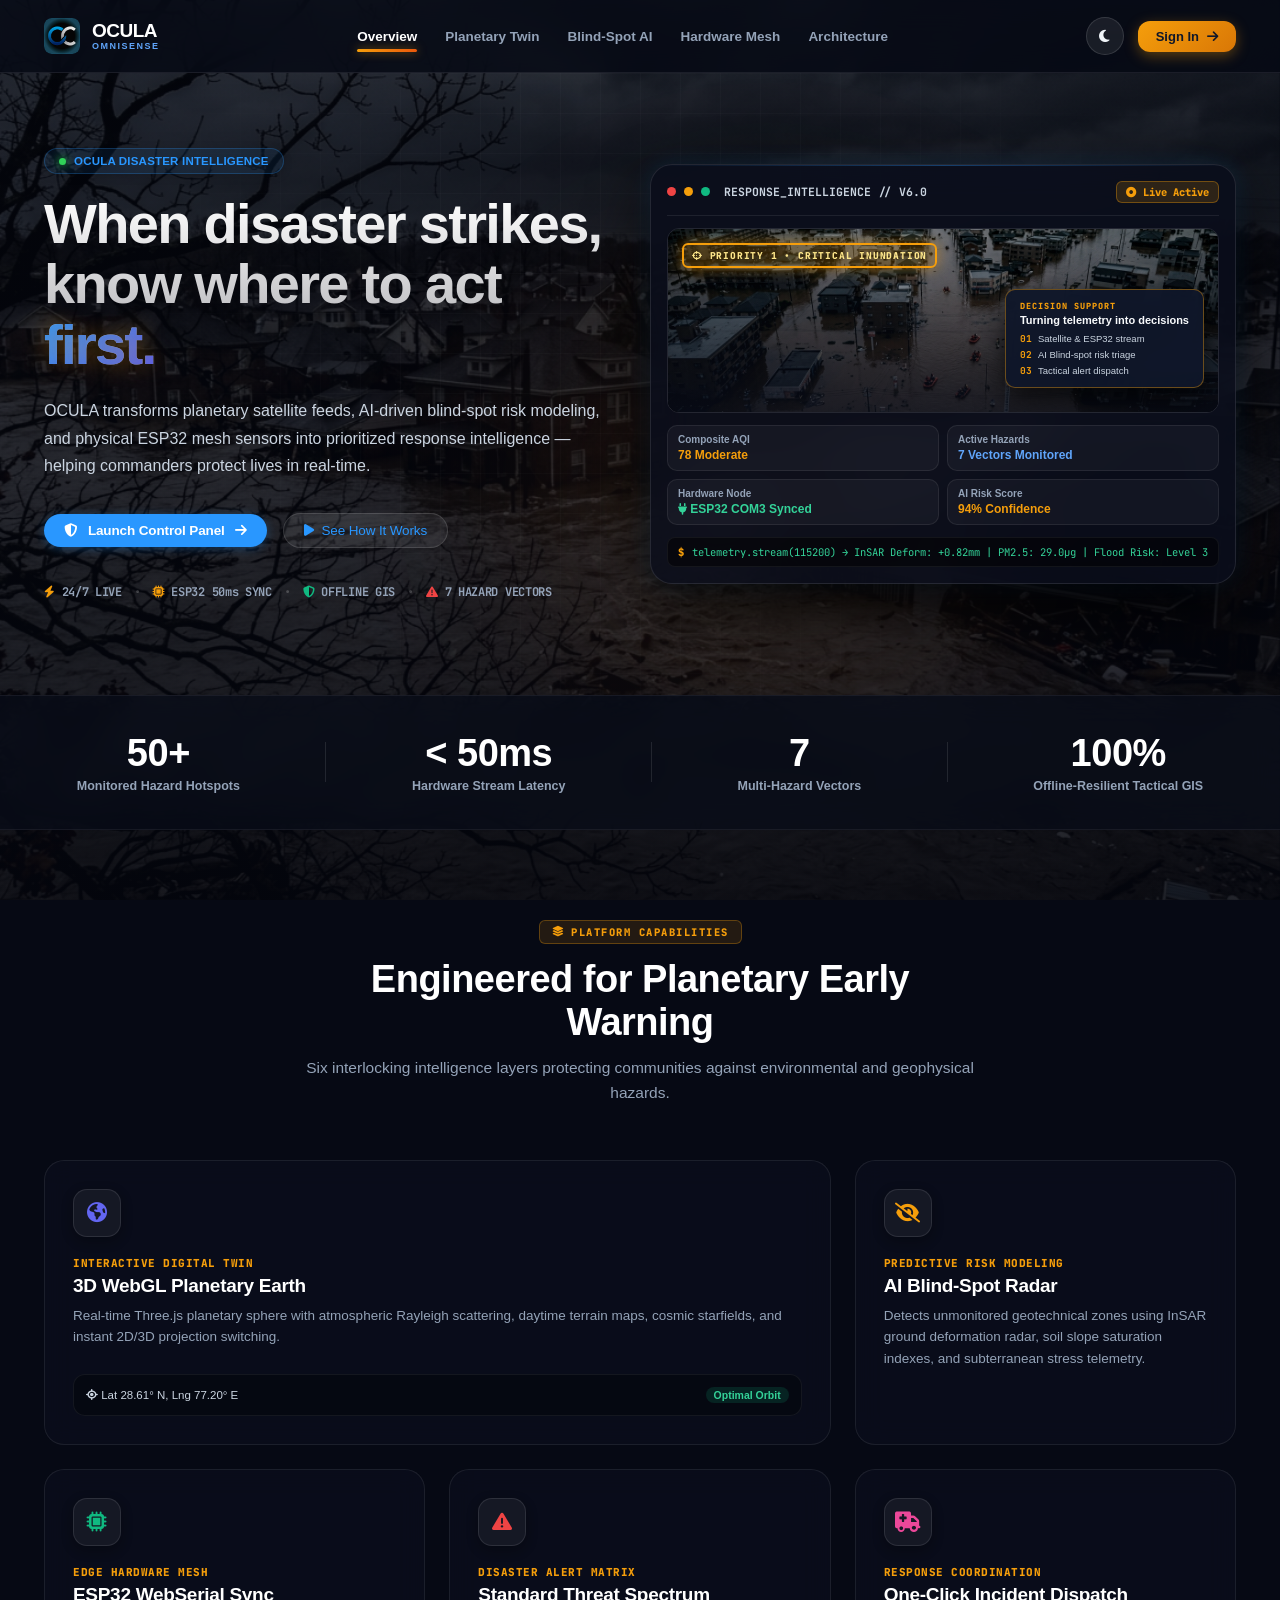
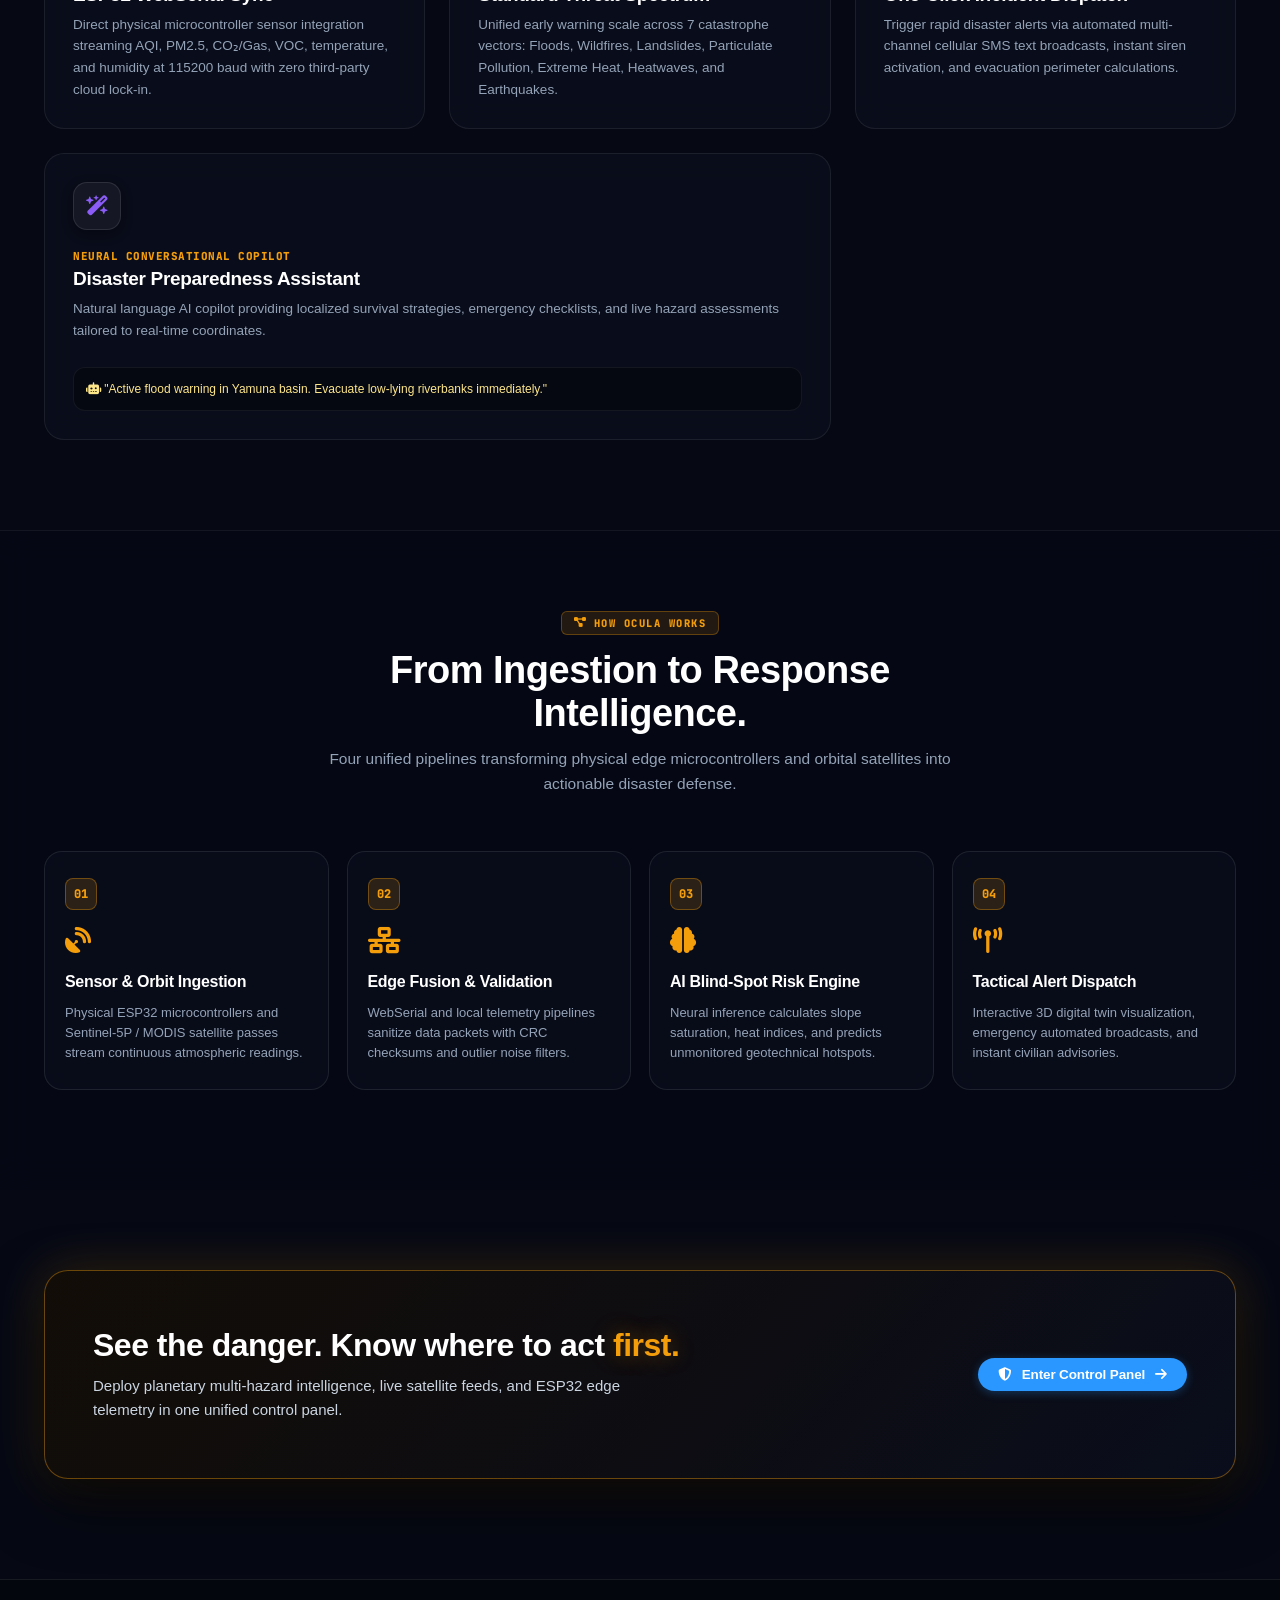
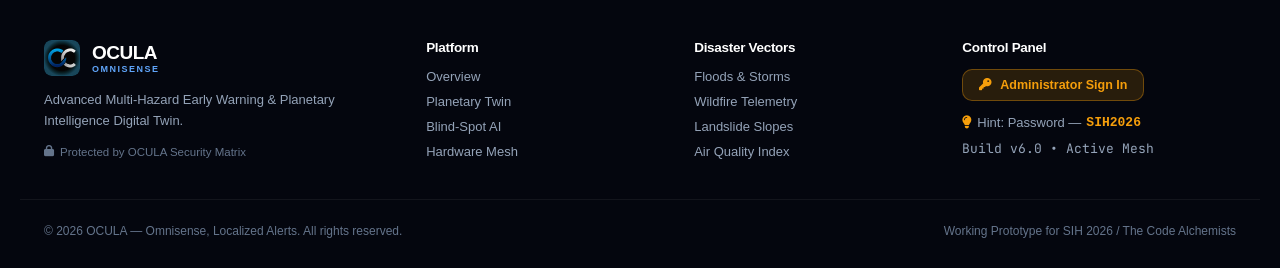
==== commit 4695caf1: "feat(auth): display demonstration password hints on Web App and Audit Hub login screens" ====
--- a/ocula-web-app/index.html
+++ b/ocula-web-app/index.html
@@ -467,6 +467,7 @@
                 <div class="footer-links-col">
                     <h4>Control Panel</h4>
                     <button class="footer-signin-btn" onclick="AURA_APP.openLoginModal()"><i class="fas fa-key"></i> Administrator Sign In</button>
+                    <span class="footer-hint-text"><i class="fas fa-lightbulb"></i> Hint: Password — <strong>SIH2026</strong></span>
                     <span class="footer-version-tag">Build v6.0 • Active Mesh</span>
                 </div>
             </div>
@@ -514,6 +515,9 @@
                             <i class="fas fa-eye" id="admin-pass-eye-icon"></i>
                         </button>
                     </div>
+                    <div class="admin-input-hint">
+                        <i class="fas fa-lightbulb"></i> Hint: Password — <strong>SIH2026</strong>
+                    </div>
                 </div>
 
                 <div id="admin-auth-error" class="admin-auth-error" style="display: none;">
@@ -527,7 +531,7 @@
             </form>
 
             <div class="admin-auth-footer">
-                <span class="admin-auth-lock-note"><i class="fas fa-shield-halved" style="color: #F59E0B;"></i> Secured Access Portal</span>
+                <span class="admin-auth-lock-note"><i class="fas fa-lightbulb" style="color: #F59E0B;"></i> Hint: Password &bull; <code>SIH2026</code></span>
             </div>
         </div>
     </div>
